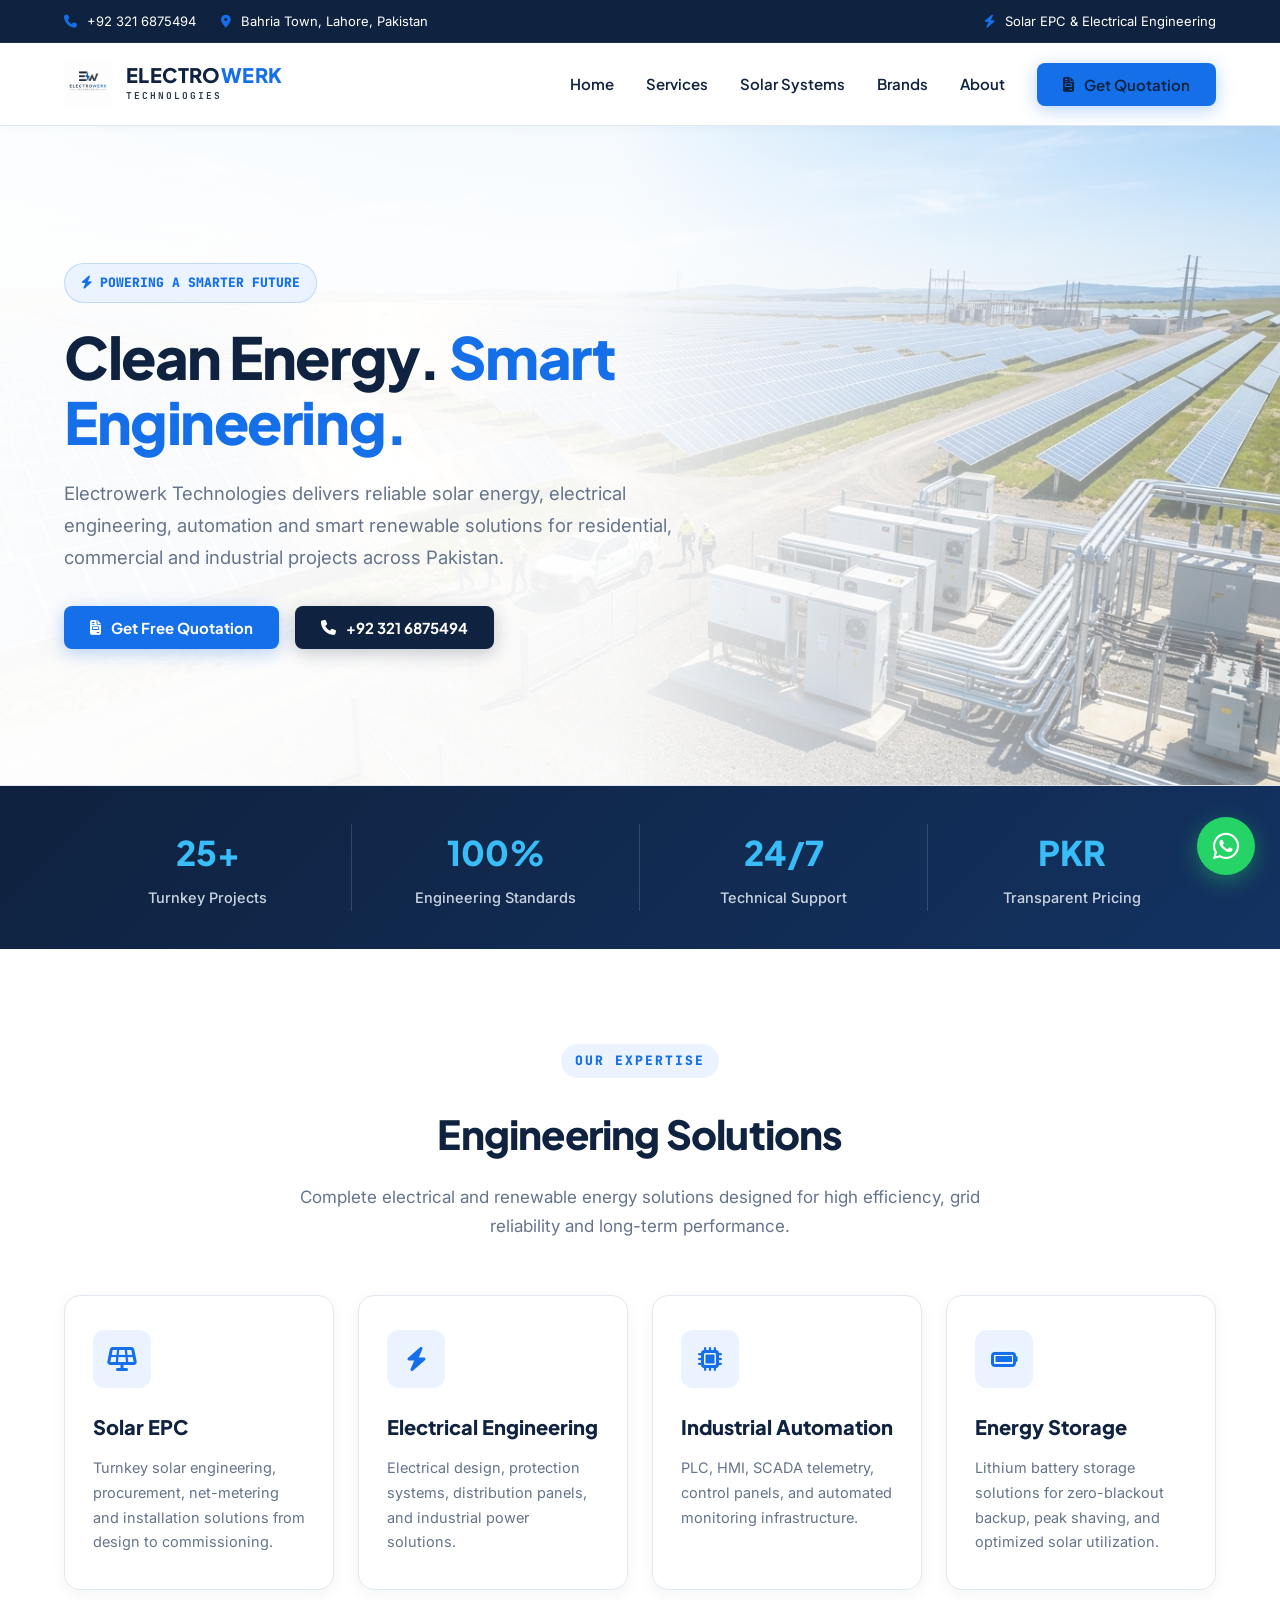
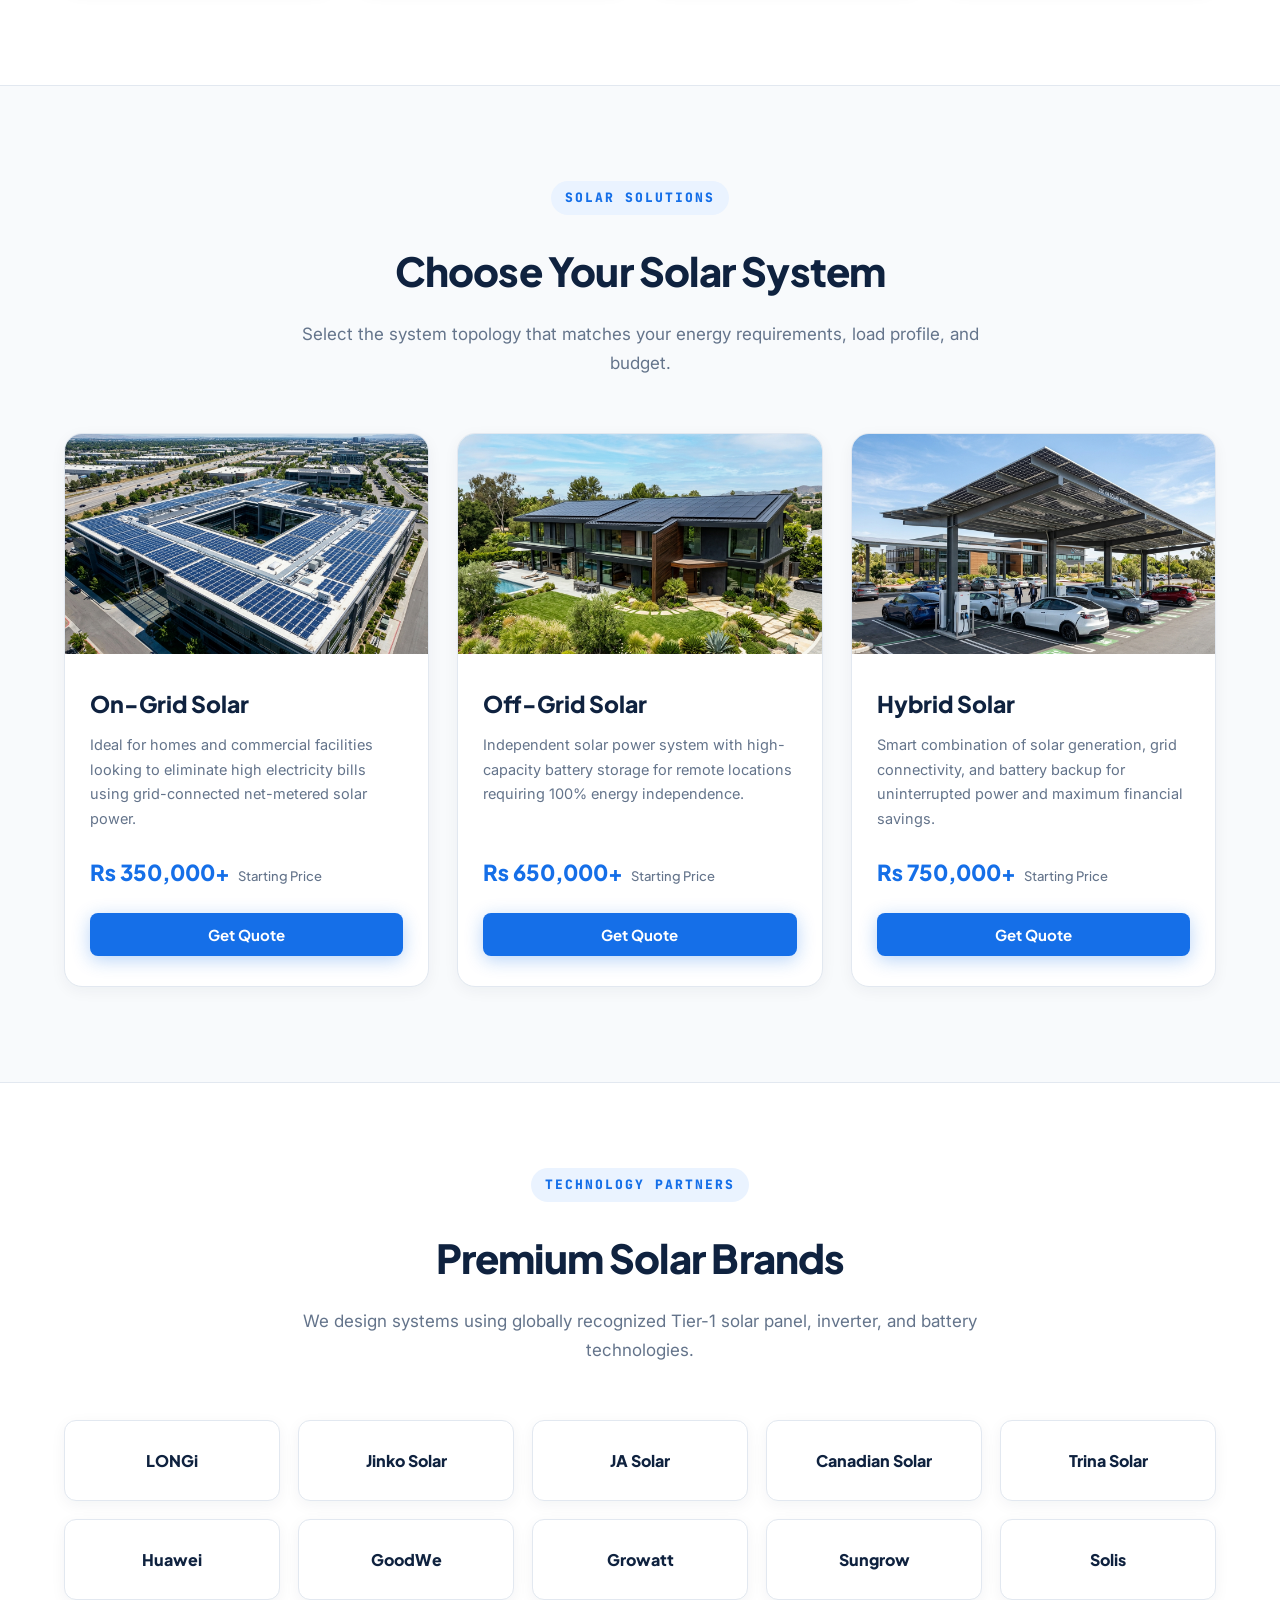
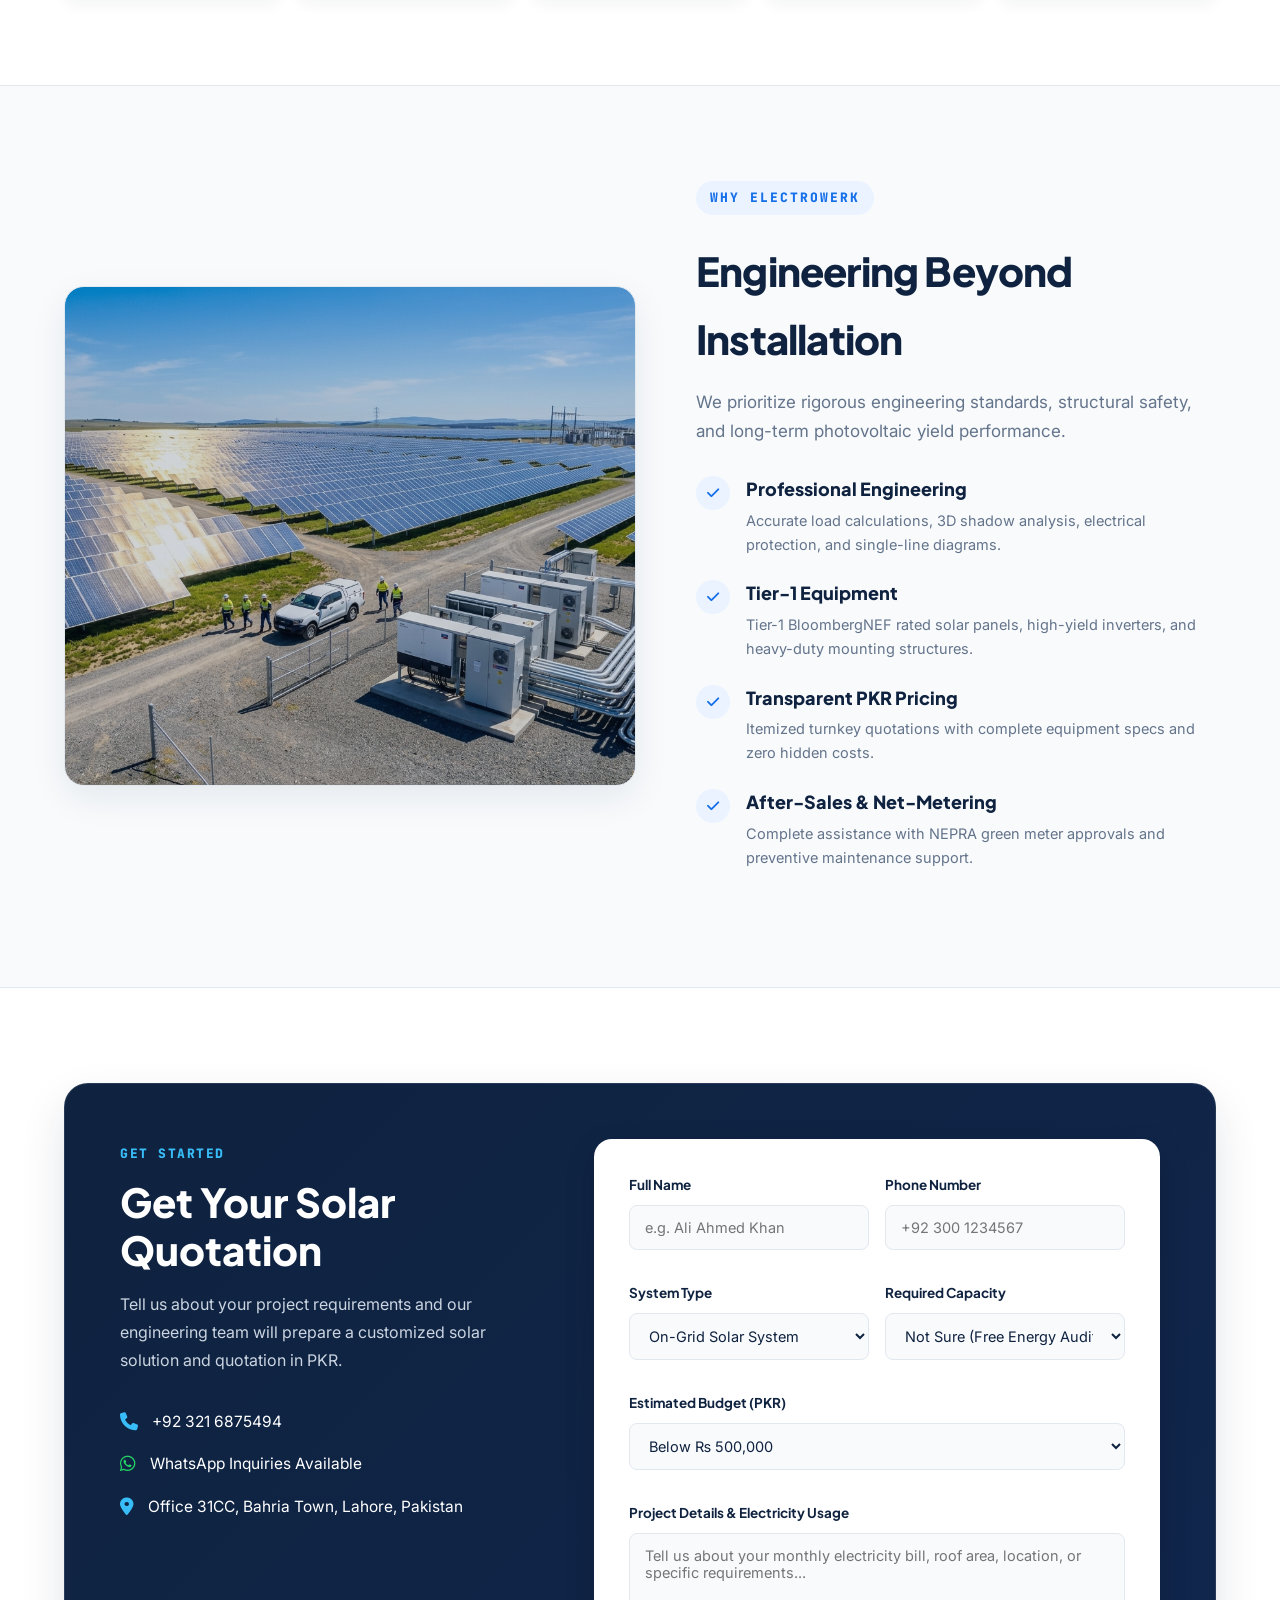
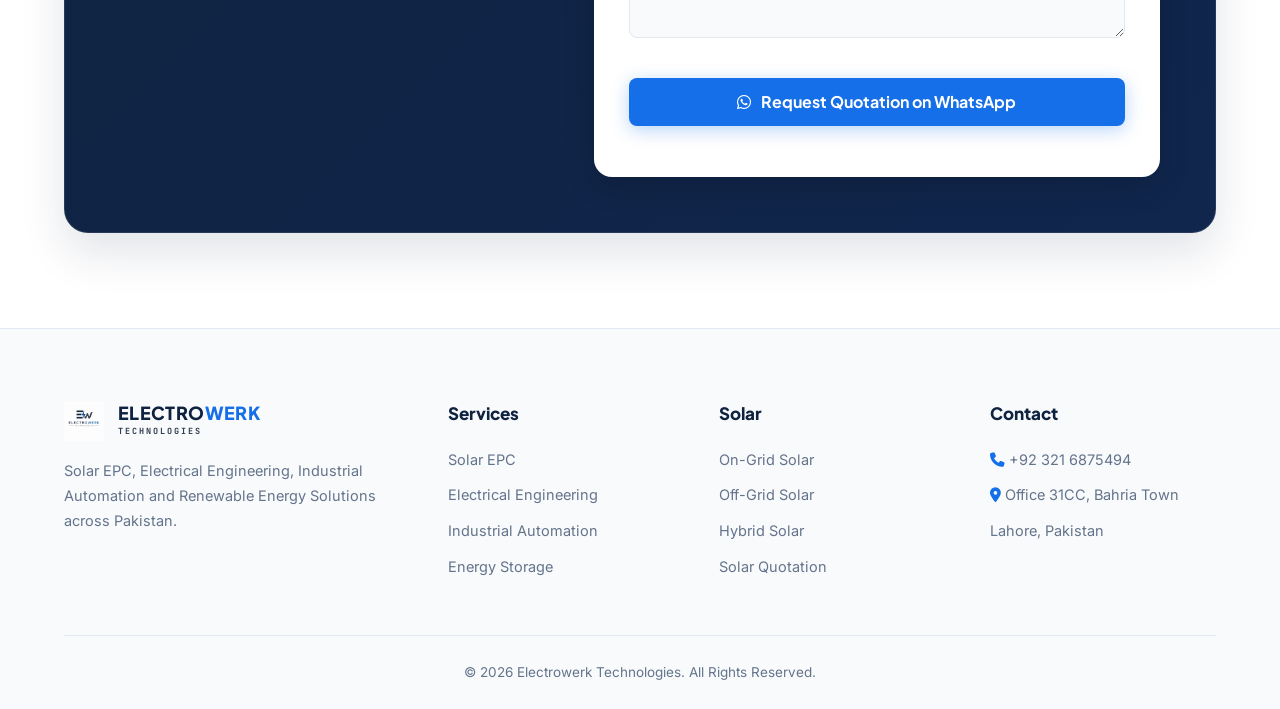
==== index.html @ 52378261 "first commit" ====
<!DOCTYPE html>
<html lang="en">
<head>
    <meta charset="UTF-8">
    <meta name="viewport" content="width=device-width, initial-scale=1.0">

    <title>Electrowerk Technologies | Solar Energy & Electrical Engineering</title>

    <meta name="description"
          content="Electrowerk Technologies provides Solar EPC, On-Grid, Off-Grid, Hybrid Solar Systems, Electrical Engineering and Automation solutions in Pakistan.">

    <meta name="keywords"
          content="Solar Pakistan, Solar Lahore, Solar EPC, On Grid Solar, Off Grid Solar, Hybrid Solar, Electrical Engineering, Electrowerk Technologies">

    <link rel="icon" type="image/png" href="assets/images/logo.png">

    <!-- Google Fonts -->
    <link rel="preconnect" href="https://fonts.googleapis.com">
    <link rel="preconnect" href="https://fonts.gstatic.com" crossorigin>
    <link href="https://fonts.googleapis.com/css2?family=Inter:wght@300;400;500;600;700;800&family=Plus+Jakarta+Sans:wght@400;500;600;700;800;900&family=JetBrains+Mono:wght@500;700&display=swap"
          rel="stylesheet">

    <!-- Font Awesome -->
    <link rel="stylesheet"
          href="https://cdnjs.cloudflare.com/ajax/libs/font-awesome/6.5.1/css/all.min.css">

    <style>

        /* =========================
           GLOBAL & LOGO COLOR THEME
           Exact Match with Logo:
           Deep Navy: #0f223f
           Electric Blue: #156fe8
           Charcoal Slate: #2e3b4e
           Background: #ffffff / #f8fafc
        ========================= */

        :root {
            --navy: #0f223f;
            --dark-navy: #09172c;
            --electric-blue: #156fe8;
            --electric-blue-hover: #0b57c2;
            --electric-light: #eaf3ff;
            --charcoal: #2e3b4e;
            --text-dark: #0f223f;
            --text-body: #334155;
            --text-muted: #64748b;
            --white: #ffffff;
            --surface-light: #f8fafc;
            --border: #e2e8f0;
            --border-hover: #156fe8;
            --shadow-sm: 0 4px 15px rgba(15, 34, 63, 0.05);
            --shadow-md: 0 12px 35px rgba(15, 34, 63, 0.08);
            --shadow-lg: 0 20px 45px rgba(15, 34, 63, 0.12);
        }

        * {
            margin: 0;
            padding: 0;
            box-sizing: border-box;
        }

        html {
            scroll-behavior: smooth;
        }

        body {
            font-family: 'Inter', sans-serif;
            background: var(--white);
            color: var(--text-body);
            line-height: 1.7;
            -webkit-font-smoothing: antialiased;
        }

        .container {
            width: 90%;
            max-width: 1240px;
            margin: auto;
        }

        a {
            text-decoration: none;
            color: inherit;
        }

        img {
            max-width: 100%;
            display: block;
        }

        /* Buttons */
        .btn {
            display: inline-flex;
            align-items: center;
            justify-content: center;
            gap: 10px;
            padding: 14px 26px;
            border-radius: 8px;
            font-family: 'Plus Jakarta Sans', sans-serif;
            font-weight: 700;
            font-size: 15px;
            transition: all 0.3s ease;
            cursor: pointer;
            border: none;
            line-height: 1;
        }

        .btn-primary {
            background: var(--electric-blue);
            color: var(--white);
            box-shadow: 0 4px 18px rgba(21, 111, 232, 0.3);
        }

        .btn-primary:hover {
            background: var(--electric-blue-hover);
            transform: translateY(-2px);
            box-shadow: 0 8px 24px rgba(21, 111, 232, 0.45);
            color: var(--white);
        }

        .btn-navy {
            background: var(--navy);
            color: var(--white);
            box-shadow: 0 4px 18px rgba(15, 34, 63, 0.25);
        }

        .btn-navy:hover {
            background: var(--dark-navy);
            transform: translateY(-2px);
            box-shadow: 0 8px 24px rgba(15, 34, 63, 0.35);
            color: var(--white);
        }

        .btn-outline {
            background: var(--white);
            color: var(--navy);
            border: 1.5px solid var(--border);
        }

        .btn-outline:hover {
            border-color: var(--electric-blue);
            color: var(--electric-blue);
            background: var(--electric-light);
            transform: translateY(-2px);
        }

        .section-title {
            text-align: center;
            margin-bottom: 55px;
        }

        .section-title span {
            color: var(--electric-blue);
            font-weight: 800;
            text-transform: uppercase;
            font-size: 13px;
            letter-spacing: 2px;
            font-family: 'JetBrains Mono', monospace;
            background: var(--electric-light);
            padding: 6px 14px;
            border-radius: 30px;
            display: inline-block;
            margin-bottom: 12px;
        }

        .section-title h2 {
            font-family: 'Plus Jakarta Sans', sans-serif;
            font-size: 40px;
            font-weight: 800;
            color: var(--navy);
            margin: 10px 0 15px;
            letter-spacing: -0.02em;
        }

        .section-title p {
            color: var(--text-muted);
            font-size: 17px;
            max-width: 680px;
            margin: auto;
            line-height: 1.7;
        }


        /* =========================
           TOP BAR
        ========================= */

        .top-bar {
            background: var(--navy);
            color: var(--white);
            padding: 10px 0;
            font-size: 13px;
            border-bottom: 1px solid rgba(255, 255, 255, 0.08);
        }

        .top-inner {
            display: flex;
            justify-content: space-between;
            align-items: center;
        }

        .top-left,
        .top-right {
            display: flex;
            gap: 25px;
            align-items: center;
        }

        .top-bar i {
            color: var(--electric-blue);
            margin-right: 6px;
        }

        .top-bar a:hover {
            color: #60a5fa;
        }


        /* =========================
           NAVBAR (BRAND LOGO ALIGNED)
        ========================= */

        nav {
            position: sticky;
            top: 0;
            z-index: 1000;
            background: rgba(255, 255, 255, 0.98);
            backdrop-filter: blur(14px);
            border-bottom: 1px solid var(--border);
            box-shadow: 0 2px 10px rgba(15, 34, 63, 0.03);
        }

        .nav-inner {
            height: 82px;
            display: flex;
            justify-content: space-between;
            align-items: center;
        }

        .logo {
            display: flex;
            align-items: center;
            gap: 14px;
            text-decoration: none;
        }

        .logo-img-wrapper {
            height: 52px;
            display: flex;
            align-items: center;
            justify-content: center;
        }

        .logo-img-wrapper img {
            height: 48px;
            width: auto;
            object-fit: contain;
        }

        .logo-text-block {
            display: flex;
            flex-direction: column;
        }

        .logo-brand-title {
            font-family: 'Plus Jakarta Sans', sans-serif;
            font-size: 20px;
            font-weight: 800;
            color: var(--navy);
            line-height: 1.1;
            letter-spacing: 0.02em;
        }

        .logo-brand-title span.blue-part {
            color: var(--electric-blue);
        }

        .logo-brand-sub {
            font-family: 'JetBrains Mono', monospace;
            font-size: 9.5px;
            font-weight: 700;
            color: var(--charcoal);
            letter-spacing: 2px;
            text-transform: uppercase;
            margin-top: 2px;
        }

        .nav-links {
            display: flex;
            gap: 32px;
            align-items: center;
        }

        .nav-links a {
            font-family: 'Plus Jakarta Sans', sans-serif;
            font-size: 15px;
            font-weight: 600;
            color: var(--text-dark);
            transition: 0.3s;
            position: relative;
        }

        .nav-links a:not(.btn):hover {
            color: var(--electric-blue);
        }

        .mobile-menu {
            display: none;
            font-size: 26px;
            color: var(--navy);
            cursor: pointer;
        }


        /* =========================
           HERO SECTION
        ========================= */

        .hero {
            min-height: 660px;
            display: flex;
            align-items: center;
            background:
                linear-gradient(
                    90deg,
                    rgba(255, 255, 255, 0.98) 0%,
                    rgba(255, 255, 255, 0.94) 48%,
                    rgba(255, 255, 255, 0.4) 100%
                ),
                url("assets/images/hero-solar.jpg");
            background-size: cover;
            background-position: center;
            border-bottom: 1px solid var(--border);
        }

        .hero-content {
            max-width: 720px;
            padding: 40px 0;
        }

        .hero-badge {
            display: inline-flex;
            align-items: center;
            gap: 8px;
            background: var(--electric-light);
            color: var(--electric-blue);
            padding: 8px 16px;
            border-radius: 30px;
            font-size: 13px;
            font-weight: 800;
            margin-bottom: 22px;
            font-family: 'JetBrains Mono', monospace;
            border: 1px solid rgba(21, 111, 232, 0.2);
        }

        .hero h1 {
            font-family: 'Plus Jakarta Sans', sans-serif;
            font-size: 58px;
            line-height: 1.12;
            margin-bottom: 22px;
            color: var(--navy);
            font-weight: 800;
            letter-spacing: -0.025em;
        }

        .hero h1 span.highlight {
            color: var(--electric-blue);
        }

        .hero p {
            font-size: 18.5px;
            color: var(--text-muted);
            max-width: 640px;
            margin-bottom: 32px;
            line-height: 1.75;
        }

        .hero-buttons {
            display: flex;
            gap: 16px;
            flex-wrap: wrap;
        }


        /* =========================
           STATS
        ========================= */

        .stats {
            background: linear-gradient(135deg, var(--navy) 0%, #133261 100%);
            color: var(--white);
            padding: 38px 0;
        }

        .stats-grid {
            display: grid;
            grid-template-columns: repeat(4, 1fr);
            text-align: center;
        }

        .stat {
            border-right: 1px solid rgba(255, 255, 255, 0.15);
            padding: 0 15px;
        }

        .stat:last-child {
            border-right: none;
        }

        .stat h3 {
            font-family: 'Plus Jakarta Sans', sans-serif;
            font-size: 34px;
            font-weight: 800;
            color: #38bdf8;
        }

        .stat p {
            color: #cbd5e1;
            font-size: 14.5px;
            margin-top: 4px;
            font-weight: 500;
        }


        /* =========================
           SERVICES (WHITE & CLEAN)
        ========================= */

        .services {
            padding: 95px 0;
            background: var(--white);
        }

        .services-grid {
            display: grid;
            grid-template-columns: repeat(4, 1fr);
            gap: 24px;
        }

        .service-card {
            padding: 34px 28px;
            background: var(--white);
            border: 1.5px solid var(--border);
            border-radius: 16px;
            transition: all 0.3s ease;
            box-shadow: var(--shadow-sm);
        }

        .service-card:hover {
            transform: translateY(-8px);
            box-shadow: var(--shadow-md);
            border-color: var(--electric-blue);
        }

        .service-icon {
            width: 58px;
            height: 58px;
            background: var(--electric-light);
            color: var(--electric-blue);
            display: flex;
            align-items: center;
            justify-content: center;
            border-radius: 12px;
            font-size: 24px;
            margin-bottom: 22px;
            transition: 0.3s;
        }

        .service-card:hover .service-icon {
            background: var(--electric-blue);
            color: var(--white);
        }

        .service-card h3 {
            font-family: 'Plus Jakarta Sans', sans-serif;
            font-size: 20px;
            font-weight: 800;
            color: var(--navy);
            margin-bottom: 12px;
        }

        .service-card p {
            color: var(--text-muted);
            font-size: 14.5px;
            line-height: 1.7;
        }


        /* =========================
           SOLAR SYSTEMS (LIGHT THEME)
        ========================= */

        .solar-systems {
            padding: 95px 0;
            background: var(--surface-light);
            border-top: 1px solid var(--border);
            border-bottom: 1px solid var(--border);
        }

        .solar-grid {
            display: grid;
            grid-template-columns: repeat(3, 1fr);
            gap: 28px;
        }

        .solar-card {
            background: var(--white);
            border-radius: 18px;
            overflow: hidden;
            border: 1.5px solid var(--border);
            box-shadow: var(--shadow-sm);
            transition: all 0.3s ease;
            display: flex;
            flex-direction: column;
        }

        .solar-card:hover {
            transform: translateY(-8px);
            box-shadow: var(--shadow-lg);
            border-color: var(--electric-blue);
        }

        .solar-image {
            height: 220px;
            background-size: cover;
            background-position: center;
            position: relative;
        }

        .on-grid {
            background-image: url("assets/images/on-grid.jpg");
        }

        .off-grid {
            background-image: url("assets/images/off-grid.jpg");
        }

        .hybrid {
            background-image: url("assets/images/hybrid.jpg");
        }

        .solar-content {
            padding: 30px 25px;
            display: flex;
            flex-direction: column;
            flex-grow: 1;
        }

        .solar-content h3 {
            font-family: 'Plus Jakarta Sans', sans-serif;
            font-size: 23px;
            font-weight: 800;
            color: var(--navy);
            margin-bottom: 10px;
        }

        .solar-content p {
            color: var(--text-muted);
            font-size: 14.5px;
            line-height: 1.7;
            margin-bottom: 22px;
            flex-grow: 1;
        }

        .price {
            color: var(--electric-blue);
            font-family: 'Plus Jakarta Sans', sans-serif;
            font-size: 22px;
            font-weight: 800;
            margin-bottom: 22px;
            display: flex;
            align-items: baseline;
            gap: 8px;
        }

        .price small {
            color: var(--text-muted);
            font-size: 13px;
            font-weight: 500;
        }


        /* =========================
           SOLAR BRANDS
        ========================= */

        .brands {
            padding: 85px 0;
            background: var(--white);
        }

        .brand-grid {
            display: grid;
            grid-template-columns: repeat(5, 1fr);
            gap: 18px;
        }

        .brand {
            border: 1.5px solid var(--border);
            padding: 26px 15px;
            border-radius: 12px;
            text-align: center;
            font-family: 'Plus Jakarta Sans', sans-serif;
            font-weight: 800;
            font-size: 16px;
            color: var(--navy);
            background: var(--white);
            transition: all 0.3s ease;
            box-shadow: var(--shadow-sm);
        }

        .brand:hover {
            border-color: var(--electric-blue);
            color: var(--electric-blue);
            transform: translateY(-4px);
            box-shadow: var(--shadow-md);
        }


        /* =========================
           WHY ELECTROWERK
        ========================= */

        .why-us {
            padding: 95px 0;
            background: var(--surface-light);
            border-top: 1px solid var(--border);
            border-bottom: 1px solid var(--border);
        }

        .why-grid {
            display: grid;
            grid-template-columns: 1.1fr 1fr;
            gap: 60px;
            align-items: center;
        }

        .why-image {
            height: 500px;
            border-radius: 20px;
            background:
                linear-gradient(rgba(15, 34, 63, 0.2), rgba(15, 34, 63, 0.2)),
                url("assets/images/solar-engineer.jpg");
            background-size: cover;
            background-position: center;
            border: 1.5px solid var(--border);
            box-shadow: var(--shadow-md);
        }

        .why-list {
            margin-top: 28px;
        }

        .why-item {
            display: flex;
            gap: 16px;
            margin-bottom: 22px;
        }

        .check {
            width: 34px;
            height: 34px;
            min-width: 34px;
            border-radius: 50%;
            background: var(--electric-light);
            color: var(--electric-blue);
            display: flex;
            align-items: center;
            justify-content: center;
            font-size: 14px;
            margin-top: 2px;
        }

        .why-item h3 {
            font-family: 'Plus Jakarta Sans', sans-serif;
            font-size: 18px;
            font-weight: 800;
            color: var(--navy);
            margin-bottom: 4px;
        }

        .why-item p {
            color: var(--text-muted);
            font-size: 14.5px;
            line-height: 1.65;
        }


        /* =========================
           QUOTATION (LIGHT THEME WITH NAVY ACCENT)
        ========================= */

        .quotation {
            padding: 95px 0;
            background: var(--white);
        }

        .quote-box {
            background: linear-gradient(135deg, var(--navy) 0%, #10264d 100%);
            color: var(--white);
            border-radius: 24px;
            padding: 55px;
            display: grid;
            grid-template-columns: 0.85fr 1.15fr;
            gap: 55px;
            box-shadow: var(--shadow-lg);
            border: 1px solid rgba(255, 255, 255, 0.1);
        }

        .quote-text h2 {
            font-family: 'Plus Jakarta Sans', sans-serif;
            font-size: 40px;
            font-weight: 800;
            line-height: 1.2;
            margin: 12px 0 16px;
            color: var(--white);
        }

        .quote-text p {
            color: #cbd5e1;
            line-height: 1.75;
            font-size: 16px;
        }

        .contact-detail {
            margin-top: 35px;
        }

        .contact-detail div {
            margin: 16px 0;
            display: flex;
            gap: 14px;
            align-items: center;
            font-size: 15.5px;
        }

        .contact-detail i {
            color: #38bdf8;
            font-size: 18px;
        }

        .quote-form {
            background: var(--white);
            padding: 35px;
            border-radius: 18px;
            box-shadow: 0 10px 30px rgba(0, 0, 0, 0.15);
        }

        .form-grid {
            display: grid;
            grid-template-columns: 1fr 1fr;
            gap: 16px;
        }

        .form-group {
            margin-bottom: 16px;
        }

        .form-group.full {
            grid-column: 1 / -1;
        }

        label {
            display: block;
            color: var(--navy);
            font-size: 13.5px;
            font-weight: 700;
            margin-bottom: 8px;
            font-family: 'Plus Jakarta Sans', sans-serif;
        }

        input,
        select,
        textarea {
            width: 100%;
            padding: 13px 15px;
            border: 1.5px solid var(--border);
            border-radius: 8px;
            font-family: inherit;
            outline: none;
            font-size: 14.5px;
            color: var(--text-dark);
            background: var(--surface-light);
            transition: 0.3s;
        }

        input:focus,
        select:focus,
        textarea:focus {
            border-color: var(--electric-blue);
            background: var(--white);
            box-shadow: 0 0 0 3px rgba(21, 111, 232, 0.15);
        }

        textarea {
            resize: vertical;
            min-height: 105px;
        }

        .quote-form button {
            width: 100%;
            padding: 16px;
            font-size: 16px;
        }


        /* =========================
           FOOTER (CLEAN LIGHT/WHITE)
        ========================= */

        footer {
            background: #f8fafc;
            padding: 70px 0 25px;
            border-top: 1px solid var(--border);
        }

        .footer-grid {
            display: grid;
            grid-template-columns: 1.5fr 1fr 1fr 1fr;
            gap: 45px;
            margin-bottom: 45px;
        }

        .footer-col h3 {
            font-family: 'Plus Jakarta Sans', sans-serif;
            margin-bottom: 20px;
            font-size: 17px;
            font-weight: 800;
            color: var(--navy);
        }

        .footer-col p {
            color: var(--text-muted);
            font-size: 14.5px;
            line-height: 1.75;
        }

        .footer-links {
            list-style: none;
        }

        .footer-links li {
            margin-bottom: 11px;
            color: var(--text-muted);
            font-size: 14.5px;
        }

        .footer-links a:hover {
            color: var(--electric-blue);
        }

        .footer-bottom {
            border-top: 1px solid var(--border);
            padding-top: 25px;
            text-align: center;
            color: var(--text-muted);
            font-size: 13.5px;
        }


        /* =========================
           WHATSAPP FLOATING BUTTON
        ========================= */

        .whatsapp {
            position: fixed;
            right: 25px;
            bottom: 25px;
            width: 58px;
            height: 58px;
            background: #25d366;
            color: white;
            border-radius: 50%;
            display: flex;
            align-items: center;
            justify-content: center;
            font-size: 30px;
            z-index: 2000;
            box-shadow: 0 6px 22px rgba(37, 211, 102, 0.4);
            transition: all 0.3s ease;
        }

        .whatsapp:hover {
            transform: scale(1.1);
            box-shadow: 0 10px 28px rgba(37, 211, 102, 0.6);
            color: white;
        }


        /* =========================
           RESPONSIVE
        ========================= */

        @media(max-width: 1000px) {

            .services-grid {
                grid-template-columns: repeat(2, 1fr);
            }

            .solar-grid {
                grid-template-columns: 1fr;
            }

            .brand-grid {
                grid-template-columns: repeat(3, 1fr);
            }

            .footer-grid {
                grid-template-columns: 1fr 1fr;
            }

            .hero h1 {
                font-size: 48px;
            }
        }


        @media(max-width: 700px) {

            .top-left {
                display: none;
            }

            .top-inner {
                justify-content: center;
            }

            .nav-links {
                display: none;
            }

            .mobile-menu {
                display: block;
            }

            .hero {
                min-height: 580px;
            }

            .hero h1 {
                font-size: 38px;
            }

            .stats-grid {
                grid-template-columns: 1fr 1fr;
                gap: 25px;
            }

            .stat {
                border: none;
            }

            .services-grid {
                grid-template-columns: 1fr;
            }

            .brand-grid {
                grid-template-columns: 1fr 1fr;
            }

            .why-grid {
                grid-template-columns: 1fr;
            }

            .why-image {
                height: 350px;
            }

            .quote-box {
                grid-template-columns: 1fr;
                padding: 35px 22px;
            }

            .form-grid {
                grid-template-columns: 1fr;
            }

            .form-group.full {
                grid-column: auto;
            }

            .footer-grid {
                grid-template-columns: 1fr;
            }

            .section-title h2 {
                font-size: 30px;
            }
        }

    </style>
</head>


<body>


<!-- =========================
     TOP BAR
========================= -->

<div class="top-bar">

    <div class="container top-inner">

        <div class="top-left">

            <span>
                <i class="fas fa-phone"></i>
                <a href="tel:+923216875494">+92 321 6875494</a>
            </span>

            <span>
                <i class="fas fa-location-dot"></i>
                Bahria Town, Lahore, Pakistan
            </span>

        </div>

        <div class="top-right">

            <span>
                <i class="fas fa-bolt"></i>
                Solar EPC & Electrical Engineering
            </span>

        </div>

    </div>

</div>



<!-- =========================
     NAVIGATION (LOGO INTEGRATED)
========================= -->

<nav>

    <div class="container nav-inner">

        <a href="#" class="logo">

            <div class="logo-img-wrapper">
                <img src="assets/images/logo.png" alt="Electrowerk Technologies EW Logo">
            </div>

            <div class="logo-text-block">
                <div class="logo-brand-title">
                    ELECTRO<span class="blue-part">WERK</span>
                </div>
                <div class="logo-brand-sub">
                    TECHNOLOGIES
                </div>
            </div>

        </a>


        <div class="nav-links">

            <a href="#home">Home</a>

            <a href="#services">Services</a>

            <a href="#solar">Solar Systems</a>

            <a href="#brands">Brands</a>

            <a href="#about">About</a>

            <a href="#quotation" class="btn btn-primary">
                <i class="fas fa-file-invoice"></i> Get Quotation
            </a>

        </div>


        <div class="mobile-menu">
            <i class="fas fa-bars"></i>
        </div>

    </div>

</nav>



<!-- =========================
     HERO
========================= -->

<section class="hero" id="home">

    <div class="container">

        <div class="hero-content">

            <span class="hero-badge">
                <i class="fas fa-bolt"></i>
                POWERING A SMARTER FUTURE
            </span>

            <h1>
                Clean Energy.
                <span class="highlight">Smart Engineering.</span>
            </h1>

            <p>
                Electrowerk Technologies delivers reliable solar energy,
                electrical engineering, automation and smart renewable
                solutions for residential, commercial and industrial projects across Pakistan.
            </p>


            <div class="hero-buttons">

                <a href="#quotation" class="btn btn-primary">
                    <i class="fas fa-file-invoice"></i>
                    Get Free Quotation
                </a>

                <a href="tel:+923216875494" class="btn btn-navy">
                    <i class="fas fa-phone"></i>
                    +92 321 6875494
                </a>

            </div>

        </div>

    </div>

</section>



<!-- =========================
     STATS
========================= -->

<section class="stats">

    <div class="container stats-grid">

        <div class="stat">
            <h3>25+</h3>
            <p>Turnkey Projects</p>
        </div>

        <div class="stat">
            <h3>100%</h3>
            <p>Engineering Standards</p>
        </div>

        <div class="stat">
            <h3>24/7</h3>
            <p>Technical Support</p>
        </div>

        <div class="stat">
            <h3>PKR</h3>
            <p>Transparent Pricing</p>
        </div>

    </div>

</section>



<!-- =========================
     SERVICES
========================= -->

<section class="services" id="services">

    <div class="container">

        <div class="section-title">

            <span>Our Expertise</span>

            <h2>Engineering Solutions</h2>

            <p>
                Complete electrical and renewable energy
                solutions designed for high efficiency,
                grid reliability and long-term performance.
            </p>

        </div>


        <div class="services-grid">


            <div class="service-card">

                <div class="service-icon">
                    <i class="fas fa-solar-panel"></i>
                </div>

                <h3>Solar EPC</h3>

                <p>
                    Turnkey solar engineering, procurement,
                    net-metering and installation solutions from design
                    to commissioning.
                </p>

            </div>


            <div class="service-card">

                <div class="service-icon">
                    <i class="fas fa-bolt"></i>
                </div>

                <h3>Electrical Engineering</h3>

                <p>
                    Electrical design, protection systems,
                    distribution panels, and industrial
                    power solutions.
                </p>

            </div>


            <div class="service-card">

                <div class="service-icon">
                    <i class="fas fa-microchip"></i>
                </div>

                <h3>Industrial Automation</h3>

                <p>
                    PLC, HMI, SCADA telemetry, control panels,
                    and automated monitoring infrastructure.
                </p>

            </div>


            <div class="service-card">

                <div class="service-icon">
                    <i class="fas fa-battery-full"></i>
                </div>

                <h3>Energy Storage</h3>

                <p>
                    Lithium battery storage solutions for zero-blackout
                    backup, peak shaving, and optimized
                    solar utilization.
                </p>

            </div>


        </div>

    </div>

</section>



<!-- =========================
     SOLAR SYSTEMS
========================= -->

<section class="solar-systems" id="solar">

    <div class="container">

        <div class="section-title">

            <span>Solar Solutions</span>

            <h2>Choose Your Solar System</h2>

            <p>
                Select the system topology that matches your energy
                requirements, load profile, and budget.
            </p>

        </div>


        <div class="solar-grid">


            <!-- ON GRID -->

            <div class="solar-card">

                <div class="solar-image on-grid"></div>

                <div class="solar-content">

                    <h3>
                        On-Grid Solar
                    </h3>

                    <p>
                        Ideal for homes and commercial facilities looking
                        to eliminate high electricity bills using
                        grid-connected net-metered solar power.
                    </p>

                    <div class="price">
                        ₨ 350,000+
                        <small>Starting Price</small>
                    </div>

                    <a href="#quotation" class="btn btn-primary">
                        Get Quote
                    </a>

                </div>

            </div>



            <!-- OFF GRID -->

            <div class="solar-card">

                <div class="solar-image off-grid"></div>

                <div class="solar-content">

                    <h3>
                        Off-Grid Solar
                    </h3>

                    <p>
                        Independent solar power system with
                        high-capacity battery storage for remote locations requiring
                        100% energy independence.
                    </p>

                    <div class="price">
                        ₨ 650,000+
                        <small>Starting Price</small>
                    </div>

                    <a href="#quotation" class="btn btn-primary">
                        Get Quote
                    </a>

                </div>

            </div>



            <!-- HYBRID -->

            <div class="solar-card">

                <div class="solar-image hybrid"></div>

                <div class="solar-content">

                    <h3>
                        Hybrid Solar
                    </h3>

                    <p>
                        Smart combination of solar generation, grid connectivity,
                        and battery backup for uninterrupted power
                        and maximum financial savings.
                    </p>

                    <div class="price">
                        ₨ 750,000+
                        <small>Starting Price</small>
                    </div>

                    <a href="#quotation" class="btn btn-primary">
                        Get Quote
                    </a>

                </div>

            </div>


        </div>

    </div>

</section>



<!-- =========================
     SOLAR BRANDS
========================= -->

<section class="brands" id="brands">

    <div class="container">

        <div class="section-title">

            <span>Technology Partners</span>

            <h2>Premium Solar Brands</h2>

            <p>
                We design systems using globally recognized
                Tier-1 solar panel, inverter, and battery technologies.
            </p>

        </div>


        <div class="brand-grid">

            <div class="brand">
                LONGi
            </div>

            <div class="brand">
                Jinko Solar
            </div>

            <div class="brand">
                JA Solar
            </div>

            <div class="brand">
                Canadian Solar
            </div>

            <div class="brand">
                Trina Solar
            </div>

            <div class="brand">
                Huawei
            </div>

            <div class="brand">
                GoodWe
            </div>

            <div class="brand">
                Growatt
            </div>

            <div class="brand">
                Sungrow
            </div>

            <div class="brand">
                Solis
            </div>

        </div>

    </div>

</section>



<!-- =========================
     WHY ELECTROWERK
========================= -->

<section class="why-us" id="about">

    <div class="container why-grid">


        <div class="why-image"></div>


        <div>

            <div class="section-title" style="text-align:left;margin-bottom:20px;">

                <span>Why Electrowerk</span>

                <h2>
                    Engineering Beyond Installation
                </h2>

                <p>
                    We prioritize rigorous engineering standards,
                    structural safety, and long-term
                    photovoltaic yield performance.
                </p>

            </div>


            <div class="why-list">


                <div class="why-item">

                    <div class="check">
                        <i class="fas fa-check"></i>
                    </div>

                    <div>

                        <h3>
                            Professional Engineering
                        </h3>

                        <p>
                            Accurate load calculations, 3D shadow analysis,
                            electrical protection, and single-line diagrams.
                        </p>

                    </div>

                </div>


                <div class="why-item">

                    <div class="check">
                        <i class="fas fa-check"></i>
                    </div>

                    <div>

                        <h3>
                            Tier-1 Equipment
                        </h3>

                        <p>
                            Tier-1 BloombergNEF rated solar panels, high-yield inverters,
                            and heavy-duty mounting structures.
                        </p>

                    </div>

                </div>


                <div class="why-item">

                    <div class="check">
                        <i class="fas fa-check"></i>
                    </div>

                    <div>

                        <h3>
                            Transparent PKR Pricing
                        </h3>

                        <p>
                            Itemized turnkey quotations with complete equipment specs
                            and zero hidden costs.
                        </p>

                    </div>

                </div>


                <div class="why-item">

                    <div class="check">
                        <i class="fas fa-check"></i>
                    </div>

                    <div>

                        <h3>
                            After-Sales & Net-Metering
                        </h3>

                        <p>
                            Complete assistance with NEPRA green meter approvals
                            and preventive maintenance support.
                        </p>

                    </div>

                </div>


            </div>

        </div>

    </div>

</section>



<!-- =========================
     QUOTATION
========================= -->

<section class="quotation" id="quotation">

    <div class="container">

        <div class="quote-box">


            <div class="quote-text">

                <span style="color:#38bdf8; font-weight:800; font-family:'JetBrains Mono', monospace; font-size:13px; letter-spacing:1.5px;">
                    GET STARTED
                </span>

                <h2>
                    Get Your Solar Quotation
                </h2>

                <p>
                    Tell us about your project requirements and our
                    engineering team will prepare a customized
                    solar solution and quotation in PKR.
                </p>


                <div class="contact-detail">

                    <div>
                        <i class="fas fa-phone"></i>
                        <span>+92 321 6875494</span>
                    </div>

                    <div>
                        <i class="fab fa-whatsapp" style="color:#25d366;"></i>
                        <span>WhatsApp Inquiries Available</span>
                    </div>

                    <div>
                        <i class="fas fa-location-dot"></i>
                        <span>
                            Office 31CC, Bahria Town,
                            Lahore, Pakistan
                        </span>
                    </div>

                </div>

            </div>



            <!-- FORM -->

            <form class="quote-form" id="quoteForm">

                <div class="form-grid">


                    <div class="form-group">

                        <label>
                            Full Name
                        </label>

                        <input
                            type="text"
                            id="name"
                            placeholder="e.g. Ali Ahmed Khan"
                            required>

                    </div>


                    <div class="form-group">

                        <label>
                            Phone Number
                        </label>

                        <input
                            type="tel"
                            id="phone"
                            placeholder="+92 300 1234567"
                            required>

                    </div>


                    <div class="form-group">

                        <label>
                            System Type
                        </label>

                        <select id="system">

                            <option>
                                On-Grid Solar System
                            </option>

                            <option>
                                Off-Grid Solar System
                            </option>

                            <option>
                                Hybrid Solar System
                            </option>

                        </select>

                    </div>


                    <div class="form-group">

                        <label>
                            Required Capacity
                        </label>

                        <select id="capacity">

                            <option>
                                Not Sure (Free Energy Audit)
                            </option>

                            <option>
                                3 kW System
                            </option>

                            <option>
                                5 kW System
                            </option>

                            <option>
                                8 kW System
                            </option>

                            <option>
                                10 kW System
                            </option>

                            <option>
                                15 kW System
                            </option>

                            <option>
                                20 kW+ System
                            </option>

                        </select>

                    </div>


                    <div class="form-group full">

                        <label>
                            Estimated Budget (PKR)
                        </label>

                        <select id="budget">

                            <option>
                                Below ₨ 500,000
                            </option>

                            <option>
                                ₨ 500,000 - ₨ 1,000,000
                            </option>

                            <option>
                                ₨ 1,000,000 - ₨ 2,000,000
                            </option>

                            <option>
                                ₨ 2,000,000+
                            </option>

                        </select>

                    </div>


                    <div class="form-group full">

                        <label>
                            Project Details & Electricity Usage
                        </label>

                        <textarea
                            id="details"
                            placeholder="Tell us about your monthly electricity bill, roof area, location, or specific requirements..."></textarea>

                    </div>


                    <div class="form-group full">

                        <button
                            type="submit"
                            class="btn btn-primary">

                            <i class="fab fa-whatsapp"></i>
                            Request Quotation on WhatsApp

                        </button>

                    </div>


                </div>

            </form>


        </div>

    </div>

</section>



<!-- =========================
     FOOTER
========================= -->

<footer>

    <div class="container">


        <div class="footer-grid">


            <div class="footer-col">

                <a href="#" class="logo" style="margin-bottom:15px;">

                    <div class="logo-img-wrapper" style="height:44px;">
                        <img src="assets/images/logo.png" alt="Electrowerk Technologies Logo" style="height:40px;">
                    </div>

                    <div class="logo-text-block">
                        <div class="logo-brand-title" style="font-size:18px;">
                            ELECTRO<span class="blue-part">WERK</span>
                        </div>
                        <div class="logo-brand-sub" style="font-size:8.5px;">
                            TECHNOLOGIES
                        </div>
                    </div>

                </a>

                <p>
                    Solar EPC, Electrical Engineering,
                    Industrial Automation and Renewable
                    Energy Solutions across Pakistan.
                </p>

            </div>



            <div class="footer-col">

                <h3>Services</h3>

                <ul class="footer-links">

                    <li>
                        <a href="#services">
                            Solar EPC
                        </a>
                    </li>

                    <li>
                        <a href="#services">
                            Electrical Engineering
                        </a>
                    </li>

                    <li>
                        <a href="#services">
                            Industrial Automation
                        </a>
                    </li>

                    <li>
                        <a href="#services">
                            Energy Storage
                        </a>
                    </li>

                </ul>

            </div>



            <div class="footer-col">

                <h3>Solar</h3>

                <ul class="footer-links">

                    <li>
                        <a href="#solar">
                            On-Grid Solar
                        </a>
                    </li>

                    <li>
                        <a href="#solar">
                            Off-Grid Solar
                        </a>
                    </li>

                    <li>
                        <a href="#solar">
                            Hybrid Solar
                        </a>
                    </li>

                    <li>
                        <a href="#quotation">
                            Solar Quotation
                        </a>
                    </li>

                </ul>

            </div>



            <div class="footer-col">

                <h3>Contact</h3>

                <ul class="footer-links">

                    <li>
                        <i class="fas fa-phone" style="color:var(--electric-blue);"></i>
                        +92 321 6875494
                    </li>

                    <li>
                        <i class="fas fa-location-dot" style="color:var(--electric-blue);"></i>
                        Office 31CC, Bahria Town
                    </li>

                    <li>
                        Lahore, Pakistan
                    </li>

                </ul>

            </div>


        </div>



        <div class="footer-bottom">

            © 2026 Electrowerk Technologies.
            All Rights Reserved.

        </div>


    </div>

</footer>



<!-- =========================
     WHATSAPP BUTTON
========================= -->

<a
    href="https://wa.me/923216875494"
    target="_blank"
    class="whatsapp"
    aria-label="WhatsApp">

    <i class="fab fa-whatsapp"></i>

</a>



<!-- =========================
     JAVASCRIPT
========================= -->

<script>

    document
        .getElementById("quoteForm")
        .addEventListener("submit", function(event) {

            event.preventDefault();

            const name =
                document.getElementById("name").value;

            const phone =
                document.getElementById("phone").value;

            const system =
                document.getElementById("system").value;

            const capacity =
                document.getElementById("capacity").value;

            const budget =
                document.getElementById("budget").value;

            const details =
                document.getElementById("details").value;


            const message =
                `Hello Electrowerk Technologies,

I would like to request a solar quotation.

Name: ${name}
Phone: ${phone}
System Type: ${system}
Required Capacity: ${capacity}
Budget: ${budget}

Project Details:
${details}`;


            const whatsappURL =
                "https://wa.me/923216875494?text="
                + encodeURIComponent(message);


            window.open(
                whatsappURL,
                "_blank"
            );

        });


    /* Mobile menu */

    const mobileMenu =
        document.querySelector(".mobile-menu");

    const navLinks =
        document.querySelector(".nav-links");


    mobileMenu.addEventListener("click", function() {

        if (navLinks.style.display === "flex") {

            navLinks.style.display = "none";

        } else {

            navLinks.style.display = "flex";

            navLinks.style.position = "absolute";
            navLinks.style.top = "82px";
            navLinks.style.left = "0";
            navLinks.style.right = "0";
            navLinks.style.background = "#ffffff";
            navLinks.style.padding = "25px";
            navLinks.style.flexDirection = "column";
            navLinks.style.borderBottom = "1px solid #e2e8f0";
            navLinks.style.boxShadow = "0 10px 25px rgba(15,34,63,0.1)";

        }

    });

</script>


</body>
</html>
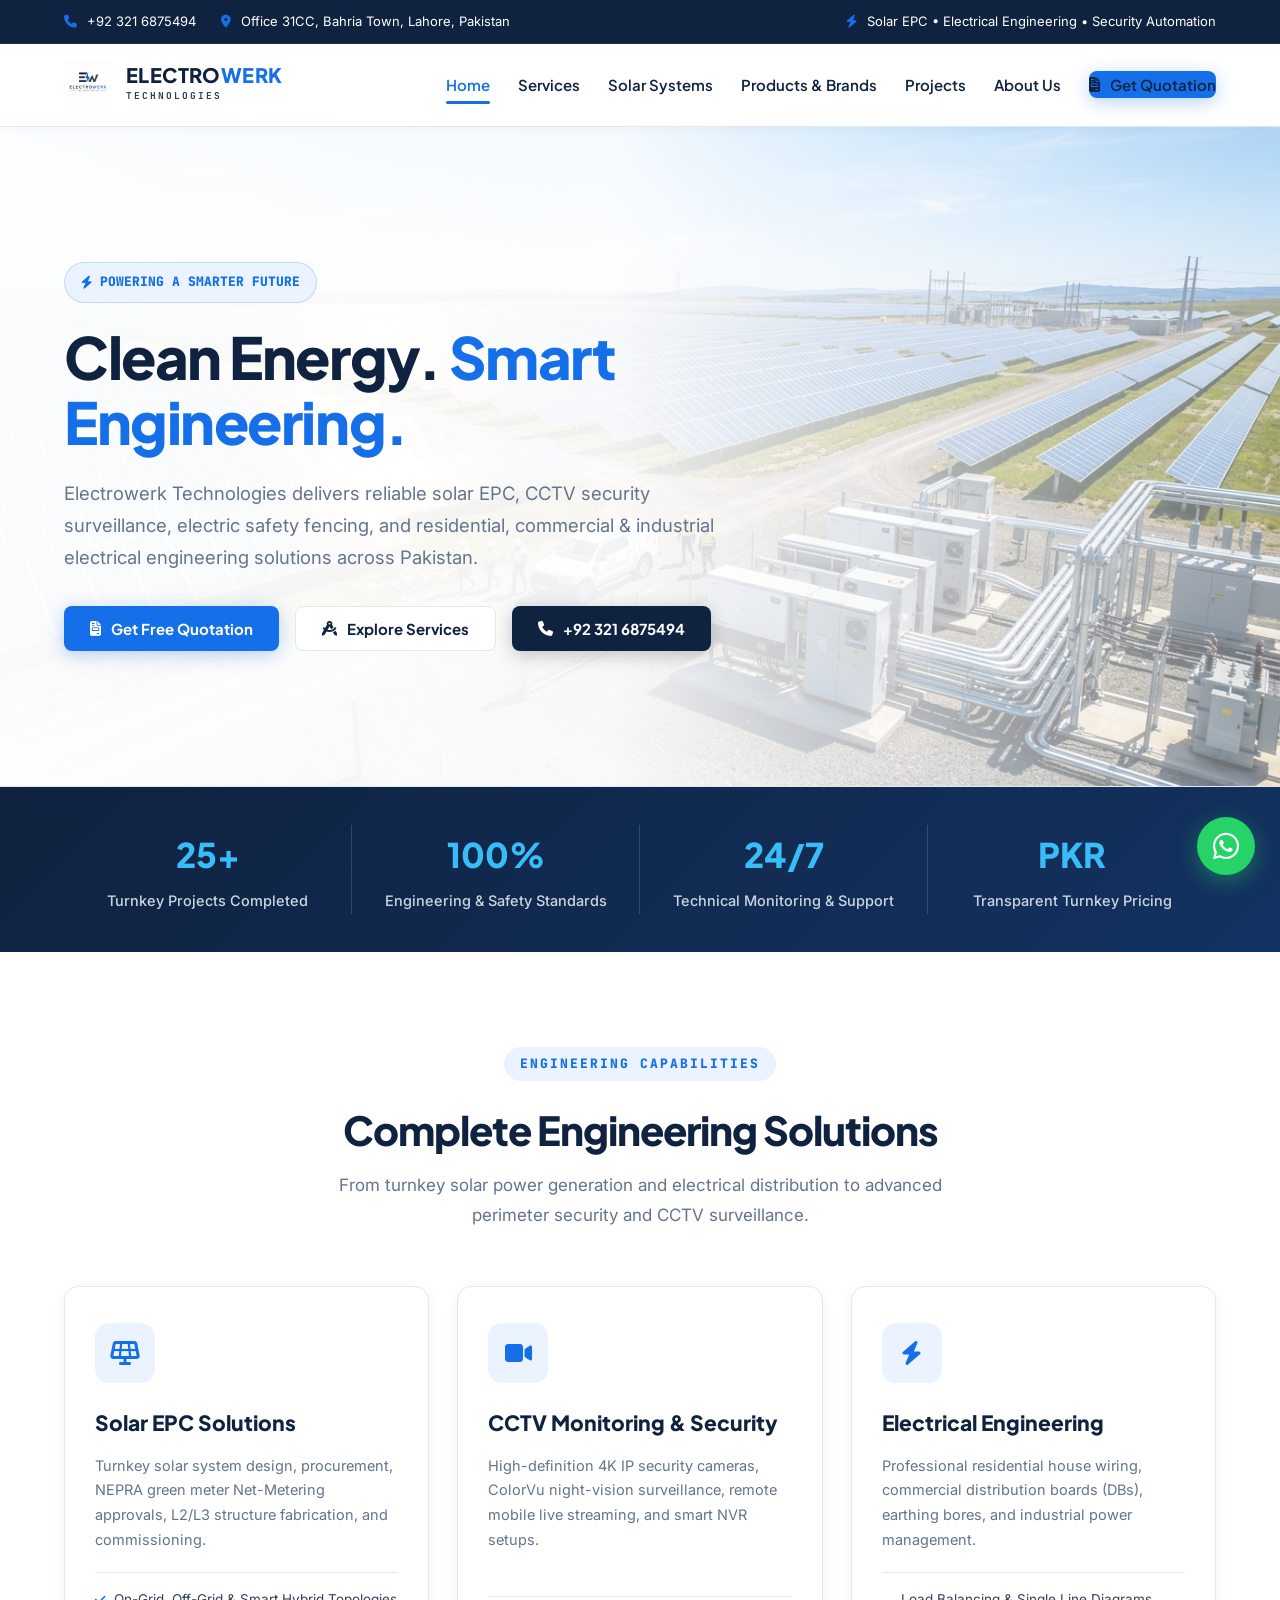
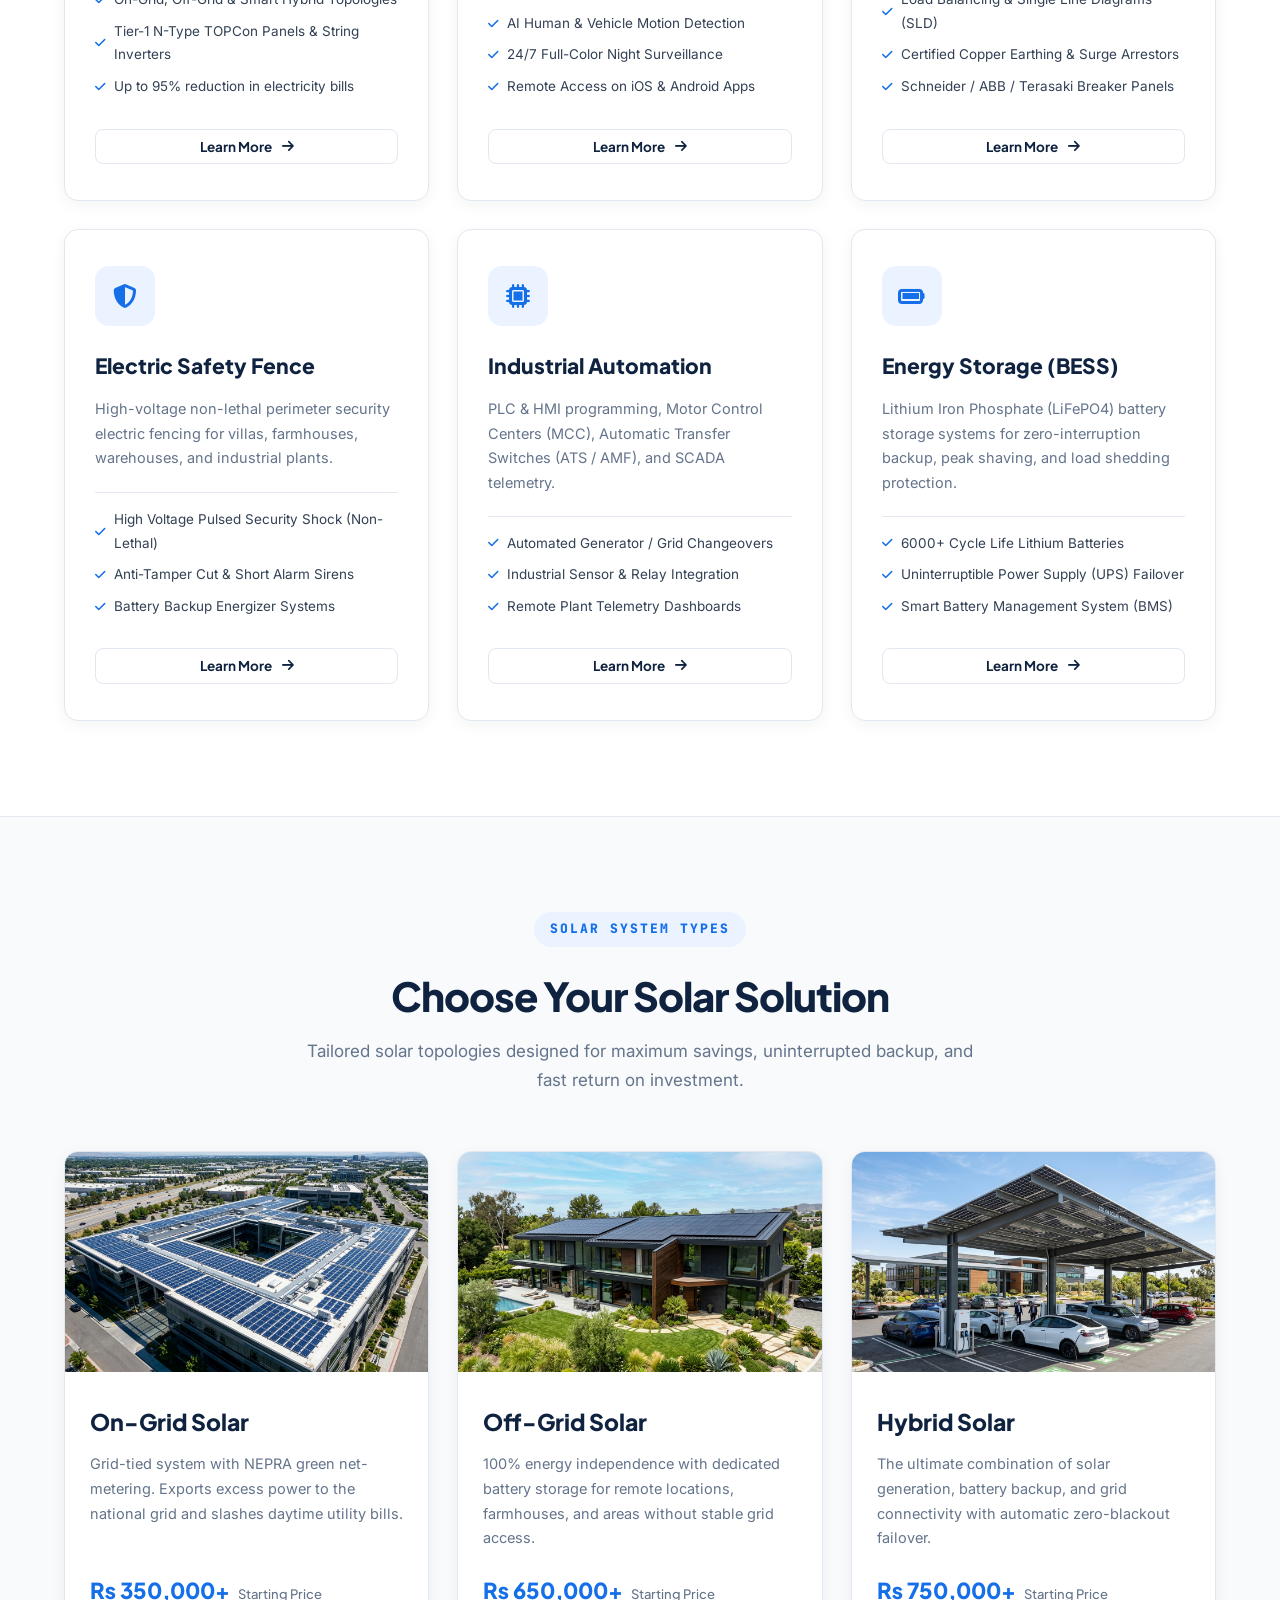
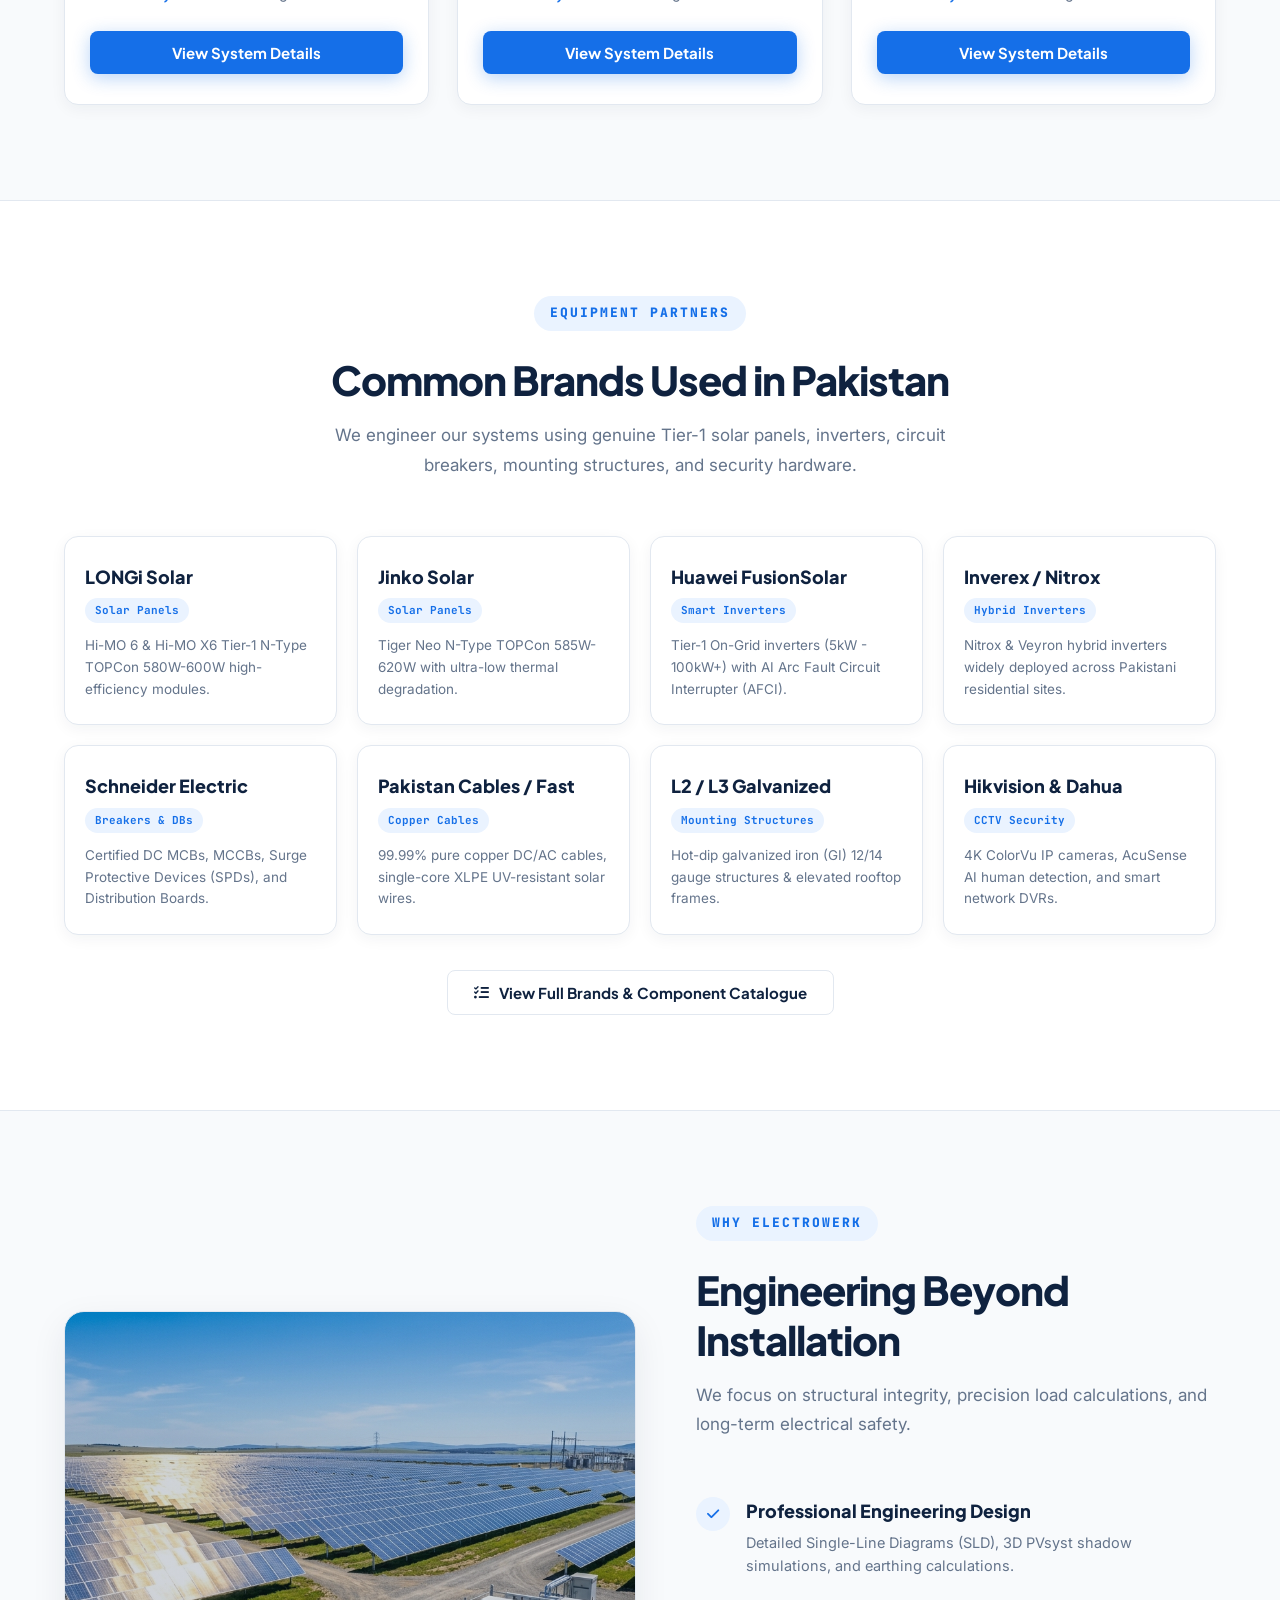
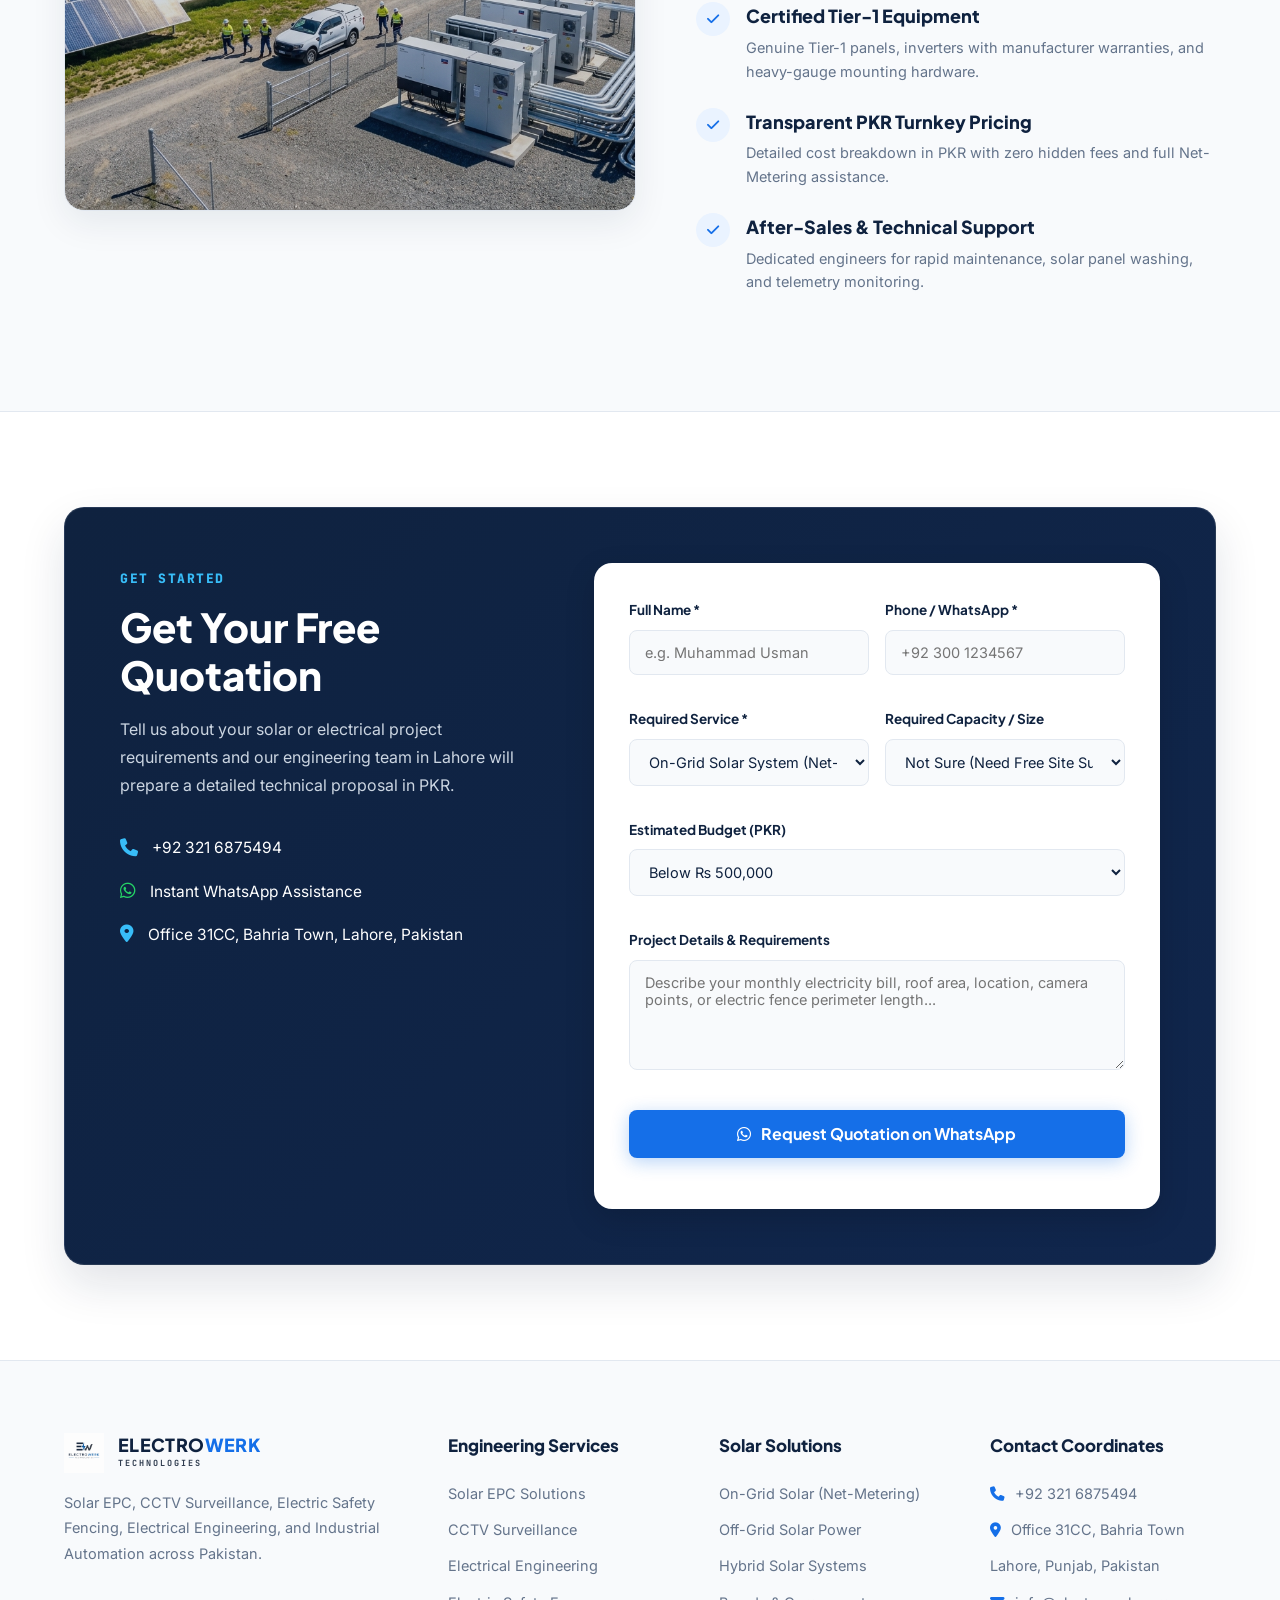
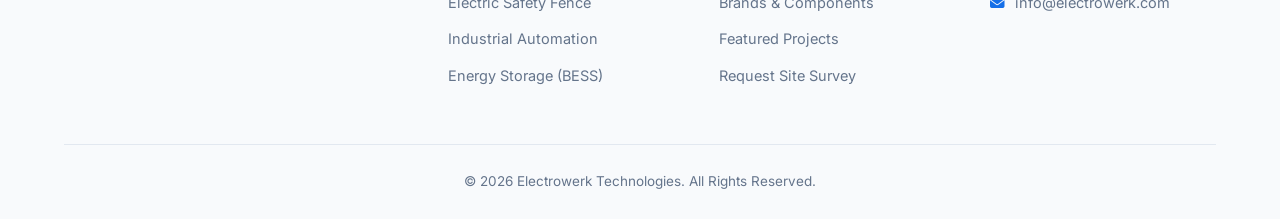
==== commit 7ced9666: "Convert website from single page to multi page" ====
--- a/index.html
+++ b/index.html
@@ -4,13 +4,13 @@
     <meta charset="UTF-8">
     <meta name="viewport" content="width=device-width, initial-scale=1.0">
 
-    <title>Electrowerk Technologies | Solar Energy & Electrical Engineering</title>
+    <title>Electrowerk Technologies | Solar EPC & Electrical Engineering Pakistan</title>
 
     <meta name="description"
-          content="Electrowerk Technologies provides Solar EPC, On-Grid, Off-Grid, Hybrid Solar Systems, Electrical Engineering and Automation solutions in Pakistan.">
+          content="Electrowerk Technologies delivers turnkey Solar EPC, CCTV Surveillance, Residential & Commercial Electrical Engineering, Electric Safety Fencing, and Industrial Automation across Pakistan.">
 
     <meta name="keywords"
-          content="Solar Pakistan, Solar Lahore, Solar EPC, On Grid Solar, Off Grid Solar, Hybrid Solar, Electrical Engineering, Electrowerk Technologies">
+          content="Solar Pakistan, Solar Lahore, Solar EPC, CCTV Monitoring Lahore, Electric Safety Fence Pakistan, On Grid Solar, Hybrid Solar, Electrical Engineering, Electrowerk Technologies">
 
     <link rel="icon" type="image/png" href="assets/images/logo.png">
 
@@ -24,1028 +24,45 @@
     <link rel="stylesheet"
           href="https://cdnjs.cloudflare.com/ajax/libs/font-awesome/6.5.1/css/all.min.css">
 
-    <style>
-
-        /* =========================
-           GLOBAL & LOGO COLOR THEME
-           Exact Match with Logo:
-           Deep Navy: #0f223f
-           Electric Blue: #156fe8
-           Charcoal Slate: #2e3b4e
-           Background: #ffffff / #f8fafc
-        ========================= */
-
-        :root {
-            --navy: #0f223f;
-            --dark-navy: #09172c;
-            --electric-blue: #156fe8;
-            --electric-blue-hover: #0b57c2;
-            --electric-light: #eaf3ff;
-            --charcoal: #2e3b4e;
-            --text-dark: #0f223f;
-            --text-body: #334155;
-            --text-muted: #64748b;
-            --white: #ffffff;
-            --surface-light: #f8fafc;
-            --border: #e2e8f0;
-            --border-hover: #156fe8;
-            --shadow-sm: 0 4px 15px rgba(15, 34, 63, 0.05);
-            --shadow-md: 0 12px 35px rgba(15, 34, 63, 0.08);
-            --shadow-lg: 0 20px 45px rgba(15, 34, 63, 0.12);
-        }
-
-        * {
-            margin: 0;
-            padding: 0;
-            box-sizing: border-box;
-        }
-
-        html {
-            scroll-behavior: smooth;
-        }
-
-        body {
-            font-family: 'Inter', sans-serif;
-            background: var(--white);
-            color: var(--text-body);
-            line-height: 1.7;
-            -webkit-font-smoothing: antialiased;
-        }
-
-        .container {
-            width: 90%;
-            max-width: 1240px;
-            margin: auto;
-        }
-
-        a {
-            text-decoration: none;
-            color: inherit;
-        }
-
-        img {
-            max-width: 100%;
-            display: block;
-        }
-
-        /* Buttons */
-        .btn {
-            display: inline-flex;
-            align-items: center;
-            justify-content: center;
-            gap: 10px;
-            padding: 14px 26px;
-            border-radius: 8px;
-            font-family: 'Plus Jakarta Sans', sans-serif;
-            font-weight: 700;
-            font-size: 15px;
-            transition: all 0.3s ease;
-            cursor: pointer;
-            border: none;
-            line-height: 1;
-        }
-
-        .btn-primary {
-            background: var(--electric-blue);
-            color: var(--white);
-            box-shadow: 0 4px 18px rgba(21, 111, 232, 0.3);
-        }
-
-        .btn-primary:hover {
-            background: var(--electric-blue-hover);
-            transform: translateY(-2px);
-            box-shadow: 0 8px 24px rgba(21, 111, 232, 0.45);
-            color: var(--white);
-        }
-
-        .btn-navy {
-            background: var(--navy);
-            color: var(--white);
-            box-shadow: 0 4px 18px rgba(15, 34, 63, 0.25);
-        }
-
-        .btn-navy:hover {
-            background: var(--dark-navy);
-            transform: translateY(-2px);
-            box-shadow: 0 8px 24px rgba(15, 34, 63, 0.35);
-            color: var(--white);
-        }
-
-        .btn-outline {
-            background: var(--white);
-            color: var(--navy);
-            border: 1.5px solid var(--border);
-        }
-
-        .btn-outline:hover {
-            border-color: var(--electric-blue);
-            color: var(--electric-blue);
-            background: var(--electric-light);
-            transform: translateY(-2px);
-        }
-
-        .section-title {
-            text-align: center;
-            margin-bottom: 55px;
-        }
-
-        .section-title span {
-            color: var(--electric-blue);
-            font-weight: 800;
-            text-transform: uppercase;
-            font-size: 13px;
-            letter-spacing: 2px;
-            font-family: 'JetBrains Mono', monospace;
-            background: var(--electric-light);
-            padding: 6px 14px;
-            border-radius: 30px;
-            display: inline-block;
-            margin-bottom: 12px;
-        }
-
-        .section-title h2 {
-            font-family: 'Plus Jakarta Sans', sans-serif;
-            font-size: 40px;
-            font-weight: 800;
-            color: var(--navy);
-            margin: 10px 0 15px;
-            letter-spacing: -0.02em;
-        }
-
-        .section-title p {
-            color: var(--text-muted);
-            font-size: 17px;
-            max-width: 680px;
-            margin: auto;
-            line-height: 1.7;
-        }
-
-
-        /* =========================
-           TOP BAR
-        ========================= */
-
-        .top-bar {
-            background: var(--navy);
-            color: var(--white);
-            padding: 10px 0;
-            font-size: 13px;
-            border-bottom: 1px solid rgba(255, 255, 255, 0.08);
-        }
-
-        .top-inner {
-            display: flex;
-            justify-content: space-between;
-            align-items: center;
-        }
-
-        .top-left,
-        .top-right {
-            display: flex;
-            gap: 25px;
-            align-items: center;
-        }
-
-        .top-bar i {
-            color: var(--electric-blue);
-            margin-right: 6px;
-        }
-
-        .top-bar a:hover {
-            color: #60a5fa;
-        }
-
-
-        /* =========================
-           NAVBAR (BRAND LOGO ALIGNED)
-        ========================= */
-
-        nav {
-            position: sticky;
-            top: 0;
-            z-index: 1000;
-            background: rgba(255, 255, 255, 0.98);
-            backdrop-filter: blur(14px);
-            border-bottom: 1px solid var(--border);
-            box-shadow: 0 2px 10px rgba(15, 34, 63, 0.03);
-        }
-
-        .nav-inner {
-            height: 82px;
-            display: flex;
-            justify-content: space-between;
-            align-items: center;
-        }
-
-        .logo {
-            display: flex;
-            align-items: center;
-            gap: 14px;
-            text-decoration: none;
-        }
-
-        .logo-img-wrapper {
-            height: 52px;
-            display: flex;
-            align-items: center;
-            justify-content: center;
-        }
-
-        .logo-img-wrapper img {
-            height: 48px;
-            width: auto;
-            object-fit: contain;
-        }
-
-        .logo-text-block {
-            display: flex;
-            flex-direction: column;
-        }
-
-        .logo-brand-title {
-            font-family: 'Plus Jakarta Sans', sans-serif;
-            font-size: 20px;
-            font-weight: 800;
-            color: var(--navy);
-            line-height: 1.1;
-            letter-spacing: 0.02em;
-        }
-
-        .logo-brand-title span.blue-part {
-            color: var(--electric-blue);
-        }
-
-        .logo-brand-sub {
-            font-family: 'JetBrains Mono', monospace;
-            font-size: 9.5px;
-            font-weight: 700;
-            color: var(--charcoal);
-            letter-spacing: 2px;
-            text-transform: uppercase;
-            margin-top: 2px;
-        }
-
-        .nav-links {
-            display: flex;
-            gap: 32px;
-            align-items: center;
-        }
-
-        .nav-links a {
-            font-family: 'Plus Jakarta Sans', sans-serif;
-            font-size: 15px;
-            font-weight: 600;
-            color: var(--text-dark);
-            transition: 0.3s;
-            position: relative;
-        }
-
-        .nav-links a:not(.btn):hover {
-            color: var(--electric-blue);
-        }
-
-        .mobile-menu {
-            display: none;
-            font-size: 26px;
-            color: var(--navy);
-            cursor: pointer;
-        }
-
-
-        /* =========================
-           HERO SECTION
-        ========================= */
-
-        .hero {
-            min-height: 660px;
-            display: flex;
-            align-items: center;
-            background:
-                linear-gradient(
-                    90deg,
-                    rgba(255, 255, 255, 0.98) 0%,
-                    rgba(255, 255, 255, 0.94) 48%,
-                    rgba(255, 255, 255, 0.4) 100%
-                ),
-                url("assets/images/hero-solar.jpg");
-            background-size: cover;
-            background-position: center;
-            border-bottom: 1px solid var(--border);
-        }
-
-        .hero-content {
-            max-width: 720px;
-            padding: 40px 0;
-        }
-
-        .hero-badge {
-            display: inline-flex;
-            align-items: center;
-            gap: 8px;
-            background: var(--electric-light);
-            color: var(--electric-blue);
-            padding: 8px 16px;
-            border-radius: 30px;
-            font-size: 13px;
-            font-weight: 800;
-            margin-bottom: 22px;
-            font-family: 'JetBrains Mono', monospace;
-            border: 1px solid rgba(21, 111, 232, 0.2);
-        }
-
-        .hero h1 {
-            font-family: 'Plus Jakarta Sans', sans-serif;
-            font-size: 58px;
-            line-height: 1.12;
-            margin-bottom: 22px;
-            color: var(--navy);
-            font-weight: 800;
-            letter-spacing: -0.025em;
-        }
-
-        .hero h1 span.highlight {
-            color: var(--electric-blue);
-        }
-
-        .hero p {
-            font-size: 18.5px;
-            color: var(--text-muted);
-            max-width: 640px;
-            margin-bottom: 32px;
-            line-height: 1.75;
-        }
-
-        .hero-buttons {
-            display: flex;
-            gap: 16px;
-            flex-wrap: wrap;
-        }
-
-
-        /* =========================
-           STATS
-        ========================= */
-
-        .stats {
-            background: linear-gradient(135deg, var(--navy) 0%, #133261 100%);
-            color: var(--white);
-            padding: 38px 0;
-        }
-
-        .stats-grid {
-            display: grid;
-            grid-template-columns: repeat(4, 1fr);
-            text-align: center;
-        }
-
-        .stat {
-            border-right: 1px solid rgba(255, 255, 255, 0.15);
-            padding: 0 15px;
-        }
-
-        .stat:last-child {
-            border-right: none;
-        }
-
-        .stat h3 {
-            font-family: 'Plus Jakarta Sans', sans-serif;
-            font-size: 34px;
-            font-weight: 800;
-            color: #38bdf8;
-        }
-
-        .stat p {
-            color: #cbd5e1;
-            font-size: 14.5px;
-            margin-top: 4px;
-            font-weight: 500;
-        }
-
-
-        /* =========================
-           SERVICES (WHITE & CLEAN)
-        ========================= */
-
-        .services {
-            padding: 95px 0;
-            background: var(--white);
-        }
-
-        .services-grid {
-            display: grid;
-            grid-template-columns: repeat(4, 1fr);
-            gap: 24px;
-        }
-
-        .service-card {
-            padding: 34px 28px;
-            background: var(--white);
-            border: 1.5px solid var(--border);
-            border-radius: 16px;
-            transition: all 0.3s ease;
-            box-shadow: var(--shadow-sm);
-        }
-
-        .service-card:hover {
-            transform: translateY(-8px);
-            box-shadow: var(--shadow-md);
-            border-color: var(--electric-blue);
-        }
-
-        .service-icon {
-            width: 58px;
-            height: 58px;
-            background: var(--electric-light);
-            color: var(--electric-blue);
-            display: flex;
-            align-items: center;
-            justify-content: center;
-            border-radius: 12px;
-            font-size: 24px;
-            margin-bottom: 22px;
-            transition: 0.3s;
-        }
-
-        .service-card:hover .service-icon {
-            background: var(--electric-blue);
-            color: var(--white);
-        }
-
-        .service-card h3 {
-            font-family: 'Plus Jakarta Sans', sans-serif;
-            font-size: 20px;
-            font-weight: 800;
-            color: var(--navy);
-            margin-bottom: 12px;
-        }
-
-        .service-card p {
-            color: var(--text-muted);
-            font-size: 14.5px;
-            line-height: 1.7;
-        }
-
-
-        /* =========================
-           SOLAR SYSTEMS (LIGHT THEME)
-        ========================= */
-
-        .solar-systems {
-            padding: 95px 0;
-            background: var(--surface-light);
-            border-top: 1px solid var(--border);
-            border-bottom: 1px solid var(--border);
-        }
-
-        .solar-grid {
-            display: grid;
-            grid-template-columns: repeat(3, 1fr);
-            gap: 28px;
-        }
-
-        .solar-card {
-            background: var(--white);
-            border-radius: 18px;
-            overflow: hidden;
-            border: 1.5px solid var(--border);
-            box-shadow: var(--shadow-sm);
-            transition: all 0.3s ease;
-            display: flex;
-            flex-direction: column;
-        }
-
-        .solar-card:hover {
-            transform: translateY(-8px);
-            box-shadow: var(--shadow-lg);
-            border-color: var(--electric-blue);
-        }
-
-        .solar-image {
-            height: 220px;
-            background-size: cover;
-            background-position: center;
-            position: relative;
-        }
-
-        .on-grid {
-            background-image: url("assets/images/on-grid.jpg");
-        }
-
-        .off-grid {
-            background-image: url("assets/images/off-grid.jpg");
-        }
-
-        .hybrid {
-            background-image: url("assets/images/hybrid.jpg");
-        }
-
-        .solar-content {
-            padding: 30px 25px;
-            display: flex;
-            flex-direction: column;
-            flex-grow: 1;
-        }
-
-        .solar-content h3 {
-            font-family: 'Plus Jakarta Sans', sans-serif;
-            font-size: 23px;
-            font-weight: 800;
-            color: var(--navy);
-            margin-bottom: 10px;
-        }
-
-        .solar-content p {
-            color: var(--text-muted);
-            font-size: 14.5px;
-            line-height: 1.7;
-            margin-bottom: 22px;
-            flex-grow: 1;
-        }
-
-        .price {
-            color: var(--electric-blue);
-            font-family: 'Plus Jakarta Sans', sans-serif;
-            font-size: 22px;
-            font-weight: 800;
-            margin-bottom: 22px;
-            display: flex;
-            align-items: baseline;
-            gap: 8px;
-        }
-
-        .price small {
-            color: var(--text-muted);
-            font-size: 13px;
-            font-weight: 500;
-        }
-
-
-        /* =========================
-           SOLAR BRANDS
-        ========================= */
-
-        .brands {
-            padding: 85px 0;
-            background: var(--white);
-        }
-
-        .brand-grid {
-            display: grid;
-            grid-template-columns: repeat(5, 1fr);
-            gap: 18px;
-        }
-
-        .brand {
-            border: 1.5px solid var(--border);
-            padding: 26px 15px;
-            border-radius: 12px;
-            text-align: center;
-            font-family: 'Plus Jakarta Sans', sans-serif;
-            font-weight: 800;
-            font-size: 16px;
-            color: var(--navy);
-            background: var(--white);
-            transition: all 0.3s ease;
-            box-shadow: var(--shadow-sm);
-        }
-
-        .brand:hover {
-            border-color: var(--electric-blue);
-            color: var(--electric-blue);
-            transform: translateY(-4px);
-            box-shadow: var(--shadow-md);
-        }
-
-
-        /* =========================
-           WHY ELECTROWERK
-        ========================= */
-
-        .why-us {
-            padding: 95px 0;
-            background: var(--surface-light);
-            border-top: 1px solid var(--border);
-            border-bottom: 1px solid var(--border);
-        }
-
-        .why-grid {
-            display: grid;
-            grid-template-columns: 1.1fr 1fr;
-            gap: 60px;
-            align-items: center;
-        }
-
-        .why-image {
-            height: 500px;
-            border-radius: 20px;
-            background:
-                linear-gradient(rgba(15, 34, 63, 0.2), rgba(15, 34, 63, 0.2)),
-                url("assets/images/solar-engineer.jpg");
-            background-size: cover;
-            background-position: center;
-            border: 1.5px solid var(--border);
-            box-shadow: var(--shadow-md);
-        }
-
-        .why-list {
-            margin-top: 28px;
-        }
-
-        .why-item {
-            display: flex;
-            gap: 16px;
-            margin-bottom: 22px;
-        }
-
-        .check {
-            width: 34px;
-            height: 34px;
-            min-width: 34px;
-            border-radius: 50%;
-            background: var(--electric-light);
-            color: var(--electric-blue);
-            display: flex;
-            align-items: center;
-            justify-content: center;
-            font-size: 14px;
-            margin-top: 2px;
-        }
-
-        .why-item h3 {
-            font-family: 'Plus Jakarta Sans', sans-serif;
-            font-size: 18px;
-            font-weight: 800;
-            color: var(--navy);
-            margin-bottom: 4px;
-        }
-
-        .why-item p {
-            color: var(--text-muted);
-            font-size: 14.5px;
-            line-height: 1.65;
-        }
-
-
-        /* =========================
-           QUOTATION (LIGHT THEME WITH NAVY ACCENT)
-        ========================= */
-
-        .quotation {
-            padding: 95px 0;
-            background: var(--white);
-        }
-
-        .quote-box {
-            background: linear-gradient(135deg, var(--navy) 0%, #10264d 100%);
-            color: var(--white);
-            border-radius: 24px;
-            padding: 55px;
-            display: grid;
-            grid-template-columns: 0.85fr 1.15fr;
-            gap: 55px;
-            box-shadow: var(--shadow-lg);
-            border: 1px solid rgba(255, 255, 255, 0.1);
-        }
-
-        .quote-text h2 {
-            font-family: 'Plus Jakarta Sans', sans-serif;
-            font-size: 40px;
-            font-weight: 800;
-            line-height: 1.2;
-            margin: 12px 0 16px;
-            color: var(--white);
-        }
-
-        .quote-text p {
-            color: #cbd5e1;
-            line-height: 1.75;
-            font-size: 16px;
-        }
-
-        .contact-detail {
-            margin-top: 35px;
-        }
-
-        .contact-detail div {
-            margin: 16px 0;
-            display: flex;
-            gap: 14px;
-            align-items: center;
-            font-size: 15.5px;
-        }
-
-        .contact-detail i {
-            color: #38bdf8;
-            font-size: 18px;
-        }
-
-        .quote-form {
-            background: var(--white);
-            padding: 35px;
-            border-radius: 18px;
-            box-shadow: 0 10px 30px rgba(0, 0, 0, 0.15);
-        }
-
-        .form-grid {
-            display: grid;
-            grid-template-columns: 1fr 1fr;
-            gap: 16px;
-        }
-
-        .form-group {
-            margin-bottom: 16px;
-        }
-
-        .form-group.full {
-            grid-column: 1 / -1;
-        }
-
-        label {
-            display: block;
-            color: var(--navy);
-            font-size: 13.5px;
-            font-weight: 700;
-            margin-bottom: 8px;
-            font-family: 'Plus Jakarta Sans', sans-serif;
-        }
-
-        input,
-        select,
-        textarea {
-            width: 100%;
-            padding: 13px 15px;
-            border: 1.5px solid var(--border);
-            border-radius: 8px;
-            font-family: inherit;
-            outline: none;
-            font-size: 14.5px;
-            color: var(--text-dark);
-            background: var(--surface-light);
-            transition: 0.3s;
-        }
-
-        input:focus,
-        select:focus,
-        textarea:focus {
-            border-color: var(--electric-blue);
-            background: var(--white);
-            box-shadow: 0 0 0 3px rgba(21, 111, 232, 0.15);
-        }
-
-        textarea {
-            resize: vertical;
-            min-height: 105px;
-        }
-
-        .quote-form button {
-            width: 100%;
-            padding: 16px;
-            font-size: 16px;
-        }
-
-
-        /* =========================
-           FOOTER (CLEAN LIGHT/WHITE)
-        ========================= */
-
-        footer {
-            background: #f8fafc;
-            padding: 70px 0 25px;
-            border-top: 1px solid var(--border);
-        }
-
-        .footer-grid {
-            display: grid;
-            grid-template-columns: 1.5fr 1fr 1fr 1fr;
-            gap: 45px;
-            margin-bottom: 45px;
-        }
-
-        .footer-col h3 {
-            font-family: 'Plus Jakarta Sans', sans-serif;
-            margin-bottom: 20px;
-            font-size: 17px;
-            font-weight: 800;
-            color: var(--navy);
-        }
-
-        .footer-col p {
-            color: var(--text-muted);
-            font-size: 14.5px;
-            line-height: 1.75;
-        }
-
-        .footer-links {
-            list-style: none;
-        }
-
-        .footer-links li {
-            margin-bottom: 11px;
-            color: var(--text-muted);
-            font-size: 14.5px;
-        }
-
-        .footer-links a:hover {
-            color: var(--electric-blue);
-        }
-
-        .footer-bottom {
-            border-top: 1px solid var(--border);
-            padding-top: 25px;
-            text-align: center;
-            color: var(--text-muted);
-            font-size: 13.5px;
-        }
-
-
-        /* =========================
-           WHATSAPP FLOATING BUTTON
-        ========================= */
-
-        .whatsapp {
-            position: fixed;
-            right: 25px;
-            bottom: 25px;
-            width: 58px;
-            height: 58px;
-            background: #25d366;
-            color: white;
-            border-radius: 50%;
-            display: flex;
-            align-items: center;
-            justify-content: center;
-            font-size: 30px;
-            z-index: 2000;
-            box-shadow: 0 6px 22px rgba(37, 211, 102, 0.4);
-            transition: all 0.3s ease;
-        }
-
-        .whatsapp:hover {
-            transform: scale(1.1);
-            box-shadow: 0 10px 28px rgba(37, 211, 102, 0.6);
-            color: white;
-        }
-
-
-        /* =========================
-           RESPONSIVE
-        ========================= */
-
-        @media(max-width: 1000px) {
-
-            .services-grid {
-                grid-template-columns: repeat(2, 1fr);
-            }
-
-            .solar-grid {
-                grid-template-columns: 1fr;
-            }
-
-            .brand-grid {
-                grid-template-columns: repeat(3, 1fr);
-            }
-
-            .footer-grid {
-                grid-template-columns: 1fr 1fr;
-            }
-
-            .hero h1 {
-                font-size: 48px;
-            }
-        }
-
-
-        @media(max-width: 700px) {
-
-            .top-left {
-                display: none;
-            }
-
-            .top-inner {
-                justify-content: center;
-            }
-
-            .nav-links {
-                display: none;
-            }
-
-            .mobile-menu {
-                display: block;
-            }
-
-            .hero {
-                min-height: 580px;
-            }
-
-            .hero h1 {
-                font-size: 38px;
-            }
-
-            .stats-grid {
-                grid-template-columns: 1fr 1fr;
-                gap: 25px;
-            }
-
-            .stat {
-                border: none;
-            }
-
-            .services-grid {
-                grid-template-columns: 1fr;
-            }
-
-            .brand-grid {
-                grid-template-columns: 1fr 1fr;
-            }
-
-            .why-grid {
-                grid-template-columns: 1fr;
-            }
-
-            .why-image {
-                height: 350px;
-            }
-
-            .quote-box {
-                grid-template-columns: 1fr;
-                padding: 35px 22px;
-            }
-
-            .form-grid {
-                grid-template-columns: 1fr;
-            }
-
-            .form-group.full {
-                grid-column: auto;
-            }
-
-            .footer-grid {
-                grid-template-columns: 1fr;
-            }
-
-            .section-title h2 {
-                font-size: 30px;
-            }
-        }
-
-    </style>
+    <!-- Master CSS -->
+    <link rel="stylesheet" href="css/styles.css">
 </head>
 
-
 <body>
 
-
-<!-- =========================
-     TOP BAR
-========================= -->
-
+<!-- =========================
+     TOP ANNOUNCEMENT BAR
+========================= -->
 <div class="top-bar">
-
     <div class="container top-inner">
-
         <div class="top-left">
-
             <span>
                 <i class="fas fa-phone"></i>
                 <a href="tel:+923216875494">+92 321 6875494</a>
             </span>
-
             <span>
                 <i class="fas fa-location-dot"></i>
-                Bahria Town, Lahore, Pakistan
+                Office 31CC, Bahria Town, Lahore, Pakistan
             </span>
-
-        </div>
-
+        </div>
         <div class="top-right">
-
             <span>
                 <i class="fas fa-bolt"></i>
-                Solar EPC & Electrical Engineering
+                Solar EPC • Electrical Engineering • Security Automation
             </span>
-
-        </div>
-
-    </div>
-
+        </div>
+    </div>
 </div>
 
-
-
-<!-- =========================
-     NAVIGATION (LOGO INTEGRATED)
-========================= -->
-
-<nav>
-
+<!-- =========================
+     NAVIGATION HEADER
+========================= -->
+<nav class="site-header">
     <div class="container nav-inner">
-
-        <a href="#" class="logo">
-
+        <a href="index.html" class="logo">
             <div class="logo-img-wrapper">
                 <img src="assets/images/logo.png" alt="Electrowerk Technologies EW Logo">
             </div>
-
             <div class="logo-text-block">
                 <div class="logo-brand-title">
                     ELECTRO<span class="blue-part">WERK</span>
@@ -1054,804 +71,474 @@
                     TECHNOLOGIES
                 </div>
             </div>
-
         </a>
 
-
         <div class="nav-links">
-
-            <a href="#home">Home</a>
-
-            <a href="#services">Services</a>
-
-            <a href="#solar">Solar Systems</a>
-
-            <a href="#brands">Brands</a>
-
-            <a href="#about">About</a>
-
-            <a href="#quotation" class="btn btn-primary">
+            <a href="index.html" class="active">Home</a>
+            <a href="services.html">Services</a>
+            <a href="solar-systems.html">Solar Systems</a>
+            <a href="products-brands.html">Products & Brands</a>
+            <a href="projects.html">Projects</a>
+            <a href="about.html">About Us</a>
+            <a href="contact.html" class="btn btn-primary btn-sm">
                 <i class="fas fa-file-invoice"></i> Get Quotation
             </a>
-
-        </div>
-
+        </div>
 
         <div class="mobile-menu">
             <i class="fas fa-bars"></i>
         </div>
-
-    </div>
-
+    </div>
 </nav>
 
-
-
-<!-- =========================
-     HERO
-========================= -->
-
-<section class="hero" id="home">
-
+<!-- =========================
+     HERO SECTION
+========================= -->
+<section class="hero">
     <div class="container">
-
         <div class="hero-content">
-
             <span class="hero-badge">
-                <i class="fas fa-bolt"></i>
-                POWERING A SMARTER FUTURE
+                <i class="fas fa-bolt"></i> POWERING A SMARTER FUTURE
             </span>
-
             <h1>
                 Clean Energy.
                 <span class="highlight">Smart Engineering.</span>
             </h1>
-
             <p>
-                Electrowerk Technologies delivers reliable solar energy,
-                electrical engineering, automation and smart renewable
-                solutions for residential, commercial and industrial projects across Pakistan.
+                Electrowerk Technologies delivers reliable solar EPC, CCTV security surveillance, electric safety fencing, and residential, commercial & industrial electrical engineering solutions across Pakistan.
             </p>
-
-
             <div class="hero-buttons">
-
-                <a href="#quotation" class="btn btn-primary">
-                    <i class="fas fa-file-invoice"></i>
-                    Get Free Quotation
+                <a href="contact.html" class="btn btn-primary">
+                    <i class="fas fa-file-invoice"></i> Get Free Quotation
                 </a>
-
+                <a href="services.html" class="btn btn-outline">
+                    <i class="fas fa-compass-drafting"></i> Explore Services
+                </a>
                 <a href="tel:+923216875494" class="btn btn-navy">
-                    <i class="fas fa-phone"></i>
-                    +92 321 6875494
+                    <i class="fas fa-phone"></i> +92 321 6875494
                 </a>
-
-            </div>
-
-        </div>
-
-    </div>
-
+            </div>
+        </div>
+    </div>
 </section>
 
-
-
-<!-- =========================
-     STATS
-========================= -->
-
+<!-- =========================
+     STATS BAR
+========================= -->
 <section class="stats">
-
     <div class="container stats-grid">
-
         <div class="stat">
             <h3>25+</h3>
-            <p>Turnkey Projects</p>
-        </div>
-
+            <p>Turnkey Projects Completed</p>
+        </div>
         <div class="stat">
             <h3>100%</h3>
-            <p>Engineering Standards</p>
-        </div>
-
+            <p>Engineering & Safety Standards</p>
+        </div>
         <div class="stat">
             <h3>24/7</h3>
-            <p>Technical Support</p>
-        </div>
-
+            <p>Technical Monitoring & Support</p>
+        </div>
         <div class="stat">
             <h3>PKR</h3>
-            <p>Transparent Pricing</p>
-        </div>
-
-    </div>
-
+            <p>Transparent Turnkey Pricing</p>
+        </div>
+    </div>
 </section>
 
-
-
-<!-- =========================
-     SERVICES
-========================= -->
-
-<section class="services" id="services">
-
+<!-- =========================
+     CORE ENGINEERING SOLUTIONS
+========================= -->
+<section class="services-section">
     <div class="container">
-
         <div class="section-title">
-
-            <span>Our Expertise</span>
-
-            <h2>Engineering Solutions</h2>
-
+            <span class="tag">Engineering Capabilities</span>
+            <h2>Complete Engineering Solutions</h2>
             <p>
-                Complete electrical and renewable energy
-                solutions designed for high efficiency,
-                grid reliability and long-term performance.
+                From turnkey solar power generation and electrical distribution to advanced perimeter security and CCTV surveillance.
             </p>
-
-        </div>
-
-
-        <div class="services-grid">
-
-
+        </div>
+
+        <div class="services-grid-3">
+            <!-- 1. Solar EPC -->
             <div class="service-card">
-
                 <div class="service-icon">
                     <i class="fas fa-solar-panel"></i>
                 </div>
-
-                <h3>Solar EPC</h3>
-
-                <p>
-                    Turnkey solar engineering, procurement,
-                    net-metering and installation solutions from design
-                    to commissioning.
-                </p>
-
-            </div>
-
-
+                <h3>Solar EPC Solutions</h3>
+                <p>
+                    Turnkey solar system design, procurement, NEPRA green meter Net-Metering approvals, L2/L3 structure fabrication, and commissioning.
+                </p>
+                <ul class="service-bullets">
+                    <li><i class="fas fa-check"></i> On-Grid, Off-Grid & Smart Hybrid Topologies</li>
+                    <li><i class="fas fa-check"></i> Tier-1 N-Type TOPCon Panels & String Inverters</li>
+                    <li><i class="fas fa-check"></i> Up to 95% reduction in electricity bills</li>
+                </ul>
+                <a href="services.html#solar-epc" class="btn btn-outline btn-sm btn-block">Learn More <i class="fas fa-arrow-right"></i></a>
+            </div>
+
+            <!-- 2. CCTV Monitoring -->
             <div class="service-card">
-
+                <div class="service-icon">
+                    <i class="fas fa-video"></i>
+                </div>
+                <h3>CCTV Monitoring & Security</h3>
+                <p>
+                    High-definition 4K IP security cameras, ColorVu night-vision surveillance, remote mobile live streaming, and smart NVR setups.
+                </p>
+                <ul class="service-bullets">
+                    <li><i class="fas fa-check"></i> AI Human & Vehicle Motion Detection</li>
+                    <li><i class="fas fa-check"></i> 24/7 Full-Color Night Surveillance</li>
+                    <li><i class="fas fa-check"></i> Remote Access on iOS & Android Apps</li>
+                </ul>
+                <a href="services.html#cctv-monitoring" class="btn btn-outline btn-sm btn-block">Learn More <i class="fas fa-arrow-right"></i></a>
+            </div>
+
+            <!-- 3. Residential & Commercial Electrical -->
+            <div class="service-card">
                 <div class="service-icon">
                     <i class="fas fa-bolt"></i>
                 </div>
-
                 <h3>Electrical Engineering</h3>
-
-                <p>
-                    Electrical design, protection systems,
-                    distribution panels, and industrial
-                    power solutions.
-                </p>
-
-            </div>
-
-
+                <p>
+                    Professional residential house wiring, commercial distribution boards (DBs), earthing bores, and industrial power management.
+                </p>
+                <ul class="service-bullets">
+                    <li><i class="fas fa-check"></i> Load Balancing & Single Line Diagrams (SLD)</li>
+                    <li><i class="fas fa-check"></i> Certified Copper Earthing & Surge Arrestors</li>
+                    <li><i class="fas fa-check"></i> Schneider / ABB / Terasaki Breaker Panels</li>
+                </ul>
+                <a href="services.html#electrical-engineering" class="btn btn-outline btn-sm btn-block">Learn More <i class="fas fa-arrow-right"></i></a>
+            </div>
+
+            <!-- 4. Electric Safety Fence -->
             <div class="service-card">
-
+                <div class="service-icon">
+                    <i class="fas fa-shield-halved"></i>
+                </div>
+                <h3>Electric Safety Fence</h3>
+                <p>
+                    High-voltage non-lethal perimeter security electric fencing for villas, farmhouses, warehouses, and industrial plants.
+                </p>
+                <ul class="service-bullets">
+                    <li><i class="fas fa-check"></i> High Voltage Pulsed Security Shock (Non-Lethal)</li>
+                    <li><i class="fas fa-check"></i> Anti-Tamper Cut & Short Alarm Sirens</li>
+                    <li><i class="fas fa-check"></i> Battery Backup Energizer Systems</li>
+                </ul>
+                <a href="services.html#electric-fence" class="btn btn-outline btn-sm btn-block">Learn More <i class="fas fa-arrow-right"></i></a>
+            </div>
+
+            <!-- 5. Industrial Automation -->
+            <div class="service-card">
                 <div class="service-icon">
                     <i class="fas fa-microchip"></i>
                 </div>
-
                 <h3>Industrial Automation</h3>
-
-                <p>
-                    PLC, HMI, SCADA telemetry, control panels,
-                    and automated monitoring infrastructure.
-                </p>
-
-            </div>
-
-
+                <p>
+                    PLC & HMI programming, Motor Control Centers (MCC), Automatic Transfer Switches (ATS / AMF), and SCADA telemetry.
+                </p>
+                <ul class="service-bullets">
+                    <li><i class="fas fa-check"></i> Automated Generator / Grid Changeovers</li>
+                    <li><i class="fas fa-check"></i> Industrial Sensor & Relay Integration</li>
+                    <li><i class="fas fa-check"></i> Remote Plant Telemetry Dashboards</li>
+                </ul>
+                <a href="services.html#industrial-automation" class="btn btn-outline btn-sm btn-block">Learn More <i class="fas fa-arrow-right"></i></a>
+            </div>
+
+            <!-- 6. Energy Storage & BESS -->
             <div class="service-card">
-
                 <div class="service-icon">
                     <i class="fas fa-battery-full"></i>
                 </div>
-
-                <h3>Energy Storage</h3>
-
-                <p>
-                    Lithium battery storage solutions for zero-blackout
-                    backup, peak shaving, and optimized
-                    solar utilization.
-                </p>
-
-            </div>
-
-
-        </div>
-
-    </div>
-
+                <h3>Energy Storage (BESS)</h3>
+                <p>
+                    Lithium Iron Phosphate (LiFePO4) battery storage systems for zero-interruption backup, peak shaving, and load shedding protection.
+                </p>
+                <ul class="service-bullets">
+                    <li><i class="fas fa-check"></i> 6000+ Cycle Life Lithium Batteries</li>
+                    <li><i class="fas fa-check"></i> Uninterruptible Power Supply (UPS) Failover</li>
+                    <li><i class="fas fa-check"></i> Smart Battery Management System (BMS)</li>
+                </ul>
+                <a href="services.html#energy-storage" class="btn btn-outline btn-sm btn-block">Learn More <i class="fas fa-arrow-right"></i></a>
+            </div>
+        </div>
+    </div>
 </section>
 
-
-
-<!-- =========================
-     SOLAR SYSTEMS
-========================= -->
-
-<section class="solar-systems" id="solar">
-
+<!-- =========================
+     SOLAR SYSTEMS PREVIEW
+========================= -->
+<section class="solar-systems-section">
     <div class="container">
-
         <div class="section-title">
-
-            <span>Solar Solutions</span>
-
-            <h2>Choose Your Solar System</h2>
-
+            <span class="tag">Solar System Types</span>
+            <h2>Choose Your Solar Solution</h2>
             <p>
-                Select the system topology that matches your energy
-                requirements, load profile, and budget.
+                Tailored solar topologies designed for maximum savings, uninterrupted backup, and fast return on investment.
             </p>
-
-        </div>
-
+        </div>
 
         <div class="solar-grid">
-
-
             <!-- ON GRID -->
-
             <div class="solar-card">
-
                 <div class="solar-image on-grid"></div>
-
                 <div class="solar-content">
-
-                    <h3>
-                        On-Grid Solar
-                    </h3>
-
+                    <h3>On-Grid Solar</h3>
                     <p>
-                        Ideal for homes and commercial facilities looking
-                        to eliminate high electricity bills using
-                        grid-connected net-metered solar power.
+                        Grid-tied system with NEPRA green net-metering. Exports excess power to the national grid and slashes daytime utility bills.
                     </p>
-
                     <div class="price">
-                        ₨ 350,000+
-                        <small>Starting Price</small>
-                    </div>
-
-                    <a href="#quotation" class="btn btn-primary">
-                        Get Quote
-                    </a>
-
-                </div>
-
-            </div>
-
-
+                        ₨ 350,000+ <small>Starting Price</small>
+                    </div>
+                    <a href="solar-systems.html#on-grid" class="btn btn-primary btn-block">View System Details</a>
+                </div>
+            </div>
 
             <!-- OFF GRID -->
-
             <div class="solar-card">
-
                 <div class="solar-image off-grid"></div>
-
                 <div class="solar-content">
-
-                    <h3>
-                        Off-Grid Solar
-                    </h3>
-
+                    <h3>Off-Grid Solar</h3>
                     <p>
-                        Independent solar power system with
-                        high-capacity battery storage for remote locations requiring
-                        100% energy independence.
+                        100% energy independence with dedicated battery storage for remote locations, farmhouses, and areas without stable grid access.
                     </p>
-
                     <div class="price">
-                        ₨ 650,000+
-                        <small>Starting Price</small>
-                    </div>
-
-                    <a href="#quotation" class="btn btn-primary">
-                        Get Quote
-                    </a>
-
-                </div>
-
-            </div>
-
-
+                        ₨ 650,000+ <small>Starting Price</small>
+                    </div>
+                    <a href="solar-systems.html#off-grid" class="btn btn-primary btn-block">View System Details</a>
+                </div>
+            </div>
 
             <!-- HYBRID -->
-
             <div class="solar-card">
-
                 <div class="solar-image hybrid"></div>
-
                 <div class="solar-content">
-
-                    <h3>
-                        Hybrid Solar
-                    </h3>
-
+                    <h3>Hybrid Solar</h3>
                     <p>
-                        Smart combination of solar generation, grid connectivity,
-                        and battery backup for uninterrupted power
-                        and maximum financial savings.
+                        The ultimate combination of solar generation, battery backup, and grid connectivity with automatic zero-blackout failover.
                     </p>
-
                     <div class="price">
-                        ₨ 750,000+
-                        <small>Starting Price</small>
-                    </div>
-
-                    <a href="#quotation" class="btn btn-primary">
-                        Get Quote
-                    </a>
-
-                </div>
-
-            </div>
-
-
-        </div>
-
-    </div>
-
+                        ₨ 750,000+ <small>Starting Price</small>
+                    </div>
+                    <a href="solar-systems.html#hybrid" class="btn btn-primary btn-block">View System Details</a>
+                </div>
+            </div>
+        </div>
+    </div>
 </section>
 
-
-
-<!-- =========================
-     SOLAR BRANDS
-========================= -->
-
-<section class="brands" id="brands">
-
+<!-- =========================
+     TRUSTED BRANDS STRIP
+========================= -->
+<section class="services-section">
     <div class="container">
-
         <div class="section-title">
-
-            <span>Technology Partners</span>
-
-            <h2>Premium Solar Brands</h2>
-
+            <span class="tag">Equipment Partners</span>
+            <h2>Common Brands Used in Pakistan</h2>
             <p>
-                We design systems using globally recognized
-                Tier-1 solar panel, inverter, and battery technologies.
+                We engineer our systems using genuine Tier-1 solar panels, inverters, circuit breakers, mounting structures, and security hardware.
             </p>
-
-        </div>
-
-
-        <div class="brand-grid">
-
-            <div class="brand">
-                LONGi
-            </div>
-
-            <div class="brand">
-                Jinko Solar
-            </div>
-
-            <div class="brand">
-                JA Solar
-            </div>
-
-            <div class="brand">
-                Canadian Solar
-            </div>
-
-            <div class="brand">
-                Trina Solar
-            </div>
-
-            <div class="brand">
-                Huawei
-            </div>
-
-            <div class="brand">
-                GoodWe
-            </div>
-
-            <div class="brand">
-                Growatt
-            </div>
-
-            <div class="brand">
-                Sungrow
-            </div>
-
-            <div class="brand">
-                Solis
-            </div>
-
-        </div>
-
-    </div>
-
+        </div>
+
+        <div class="brand-catalog-grid">
+            <div class="product-brand-card">
+                <div class="brand-name">LONGi Solar</div>
+                <span class="brand-badge">Solar Panels</span>
+                <p class="brand-specs">Hi-MO 6 & Hi-MO X6 Tier-1 N-Type TOPCon 580W-600W high-efficiency modules.</p>
+            </div>
+            <div class="product-brand-card">
+                <div class="brand-name">Jinko Solar</div>
+                <span class="brand-badge">Solar Panels</span>
+                <p class="brand-specs">Tiger Neo N-Type TOPCon 585W-620W with ultra-low thermal degradation.</p>
+            </div>
+            <div class="product-brand-card">
+                <div class="brand-name">Huawei FusionSolar</div>
+                <span class="brand-badge">Smart Inverters</span>
+                <p class="brand-specs">Tier-1 On-Grid inverters (5kW - 100kW+) with AI Arc Fault Circuit Interrupter (AFCI).</p>
+            </div>
+            <div class="product-brand-card">
+                <div class="brand-name">Inverex / Nitrox</div>
+                <span class="brand-badge">Hybrid Inverters</span>
+                <p class="brand-specs">Nitrox & Veyron hybrid inverters widely deployed across Pakistani residential sites.</p>
+            </div>
+            <div class="product-brand-card">
+                <div class="brand-name">Schneider Electric</div>
+                <span class="brand-badge">Breakers & DBs</span>
+                <p class="brand-specs">Certified DC MCBs, MCCBs, Surge Protective Devices (SPDs), and Distribution Boards.</p>
+            </div>
+            <div class="product-brand-card">
+                <div class="brand-name">Pakistan Cables / Fast</div>
+                <span class="brand-badge">Copper Cables</span>
+                <p class="brand-specs">99.99% pure copper DC/AC cables, single-core XLPE UV-resistant solar wires.</p>
+            </div>
+            <div class="product-brand-card">
+                <div class="brand-name">L2 / L3 Galvanized</div>
+                <span class="brand-badge">Mounting Structures</span>
+                <p class="brand-specs">Hot-dip galvanized iron (GI) 12/14 gauge structures & elevated rooftop frames.</p>
+            </div>
+            <div class="product-brand-card">
+                <div class="brand-name">Hikvision & Dahua</div>
+                <span class="brand-badge">CCTV Security</span>
+                <p class="brand-specs">4K ColorVu IP cameras, AcuSense AI human detection, and smart network DVRs.</p>
+            </div>
+        </div>
+
+        <div style="text-align:center; margin-top:35px;">
+            <a href="products-brands.html" class="btn btn-outline">
+                <i class="fas fa-list-check"></i> View Full Brands & Component Catalogue
+            </a>
+        </div>
+    </div>
 </section>
 
-
-
 <!-- =========================
      WHY ELECTROWERK
 ========================= -->
-
-<section class="why-us" id="about">
-
+<section class="why-us-section">
     <div class="container why-grid">
-
-
         <div class="why-image"></div>
-
-
         <div>
-
-            <div class="section-title" style="text-align:left;margin-bottom:20px;">
-
-                <span>Why Electrowerk</span>
-
-                <h2>
-                    Engineering Beyond Installation
-                </h2>
-
-                <p>
-                    We prioritize rigorous engineering standards,
-                    structural safety, and long-term
-                    photovoltaic yield performance.
-                </p>
-
-            </div>
-
+            <div class="section-title text-left">
+                <span class="tag">Why Electrowerk</span>
+                <h2>Engineering Beyond Installation</h2>
+                <p>
+                    We focus on structural integrity, precision load calculations, and long-term electrical safety.
+                </p>
+            </div>
 
             <div class="why-list">
-
-
                 <div class="why-item">
-
-                    <div class="check">
-                        <i class="fas fa-check"></i>
-                    </div>
-
+                    <div class="check"><i class="fas fa-check"></i></div>
                     <div>
-
-                        <h3>
-                            Professional Engineering
-                        </h3>
-
-                        <p>
-                            Accurate load calculations, 3D shadow analysis,
-                            electrical protection, and single-line diagrams.
-                        </p>
-
-                    </div>
-
-                </div>
-
-
+                        <h3>Professional Engineering Design</h3>
+                        <p>Detailed Single-Line Diagrams (SLD), 3D PVsyst shadow simulations, and earthing calculations.</p>
+                    </div>
+                </div>
                 <div class="why-item">
-
-                    <div class="check">
-                        <i class="fas fa-check"></i>
-                    </div>
-
+                    <div class="check"><i class="fas fa-check"></i></div>
                     <div>
-
-                        <h3>
-                            Tier-1 Equipment
-                        </h3>
-
-                        <p>
-                            Tier-1 BloombergNEF rated solar panels, high-yield inverters,
-                            and heavy-duty mounting structures.
-                        </p>
-
-                    </div>
-
-                </div>
-
-
+                        <h3>Certified Tier-1 Equipment</h3>
+                        <p>Genuine Tier-1 panels, inverters with manufacturer warranties, and heavy-gauge mounting hardware.</p>
+                    </div>
+                </div>
                 <div class="why-item">
-
-                    <div class="check">
-                        <i class="fas fa-check"></i>
-                    </div>
-
+                    <div class="check"><i class="fas fa-check"></i></div>
                     <div>
-
-                        <h3>
-                            Transparent PKR Pricing
-                        </h3>
-
-                        <p>
-                            Itemized turnkey quotations with complete equipment specs
-                            and zero hidden costs.
-                        </p>
-
-                    </div>
-
-                </div>
-
-
+                        <h3>Transparent PKR Turnkey Pricing</h3>
+                        <p>Detailed cost breakdown in PKR with zero hidden fees and full Net-Metering assistance.</p>
+                    </div>
+                </div>
                 <div class="why-item">
-
-                    <div class="check">
-                        <i class="fas fa-check"></i>
-                    </div>
-
+                    <div class="check"><i class="fas fa-check"></i></div>
                     <div>
-
-                        <h3>
-                            After-Sales & Net-Metering
-                        </h3>
-
-                        <p>
-                            Complete assistance with NEPRA green meter approvals
-                            and preventive maintenance support.
-                        </p>
-
-                    </div>
-
-                </div>
-
-
-            </div>
-
-        </div>
-
-    </div>
-
+                        <h3>After-Sales & Technical Support</h3>
+                        <p>Dedicated engineers for rapid maintenance, solar panel washing, and telemetry monitoring.</p>
+                    </div>
+                </div>
+            </div>
+        </div>
+    </div>
 </section>
 
-
-
-<!-- =========================
-     QUOTATION
-========================= -->
-
-<section class="quotation" id="quotation">
-
+<!-- =========================
+     QUOTATION SECTION
+========================= -->
+<section class="quotation-section" id="quotation">
     <div class="container">
-
         <div class="quote-box">
-
-
             <div class="quote-text">
-
                 <span style="color:#38bdf8; font-weight:800; font-family:'JetBrains Mono', monospace; font-size:13px; letter-spacing:1.5px;">
                     GET STARTED
                 </span>
-
-                <h2>
-                    Get Your Solar Quotation
-                </h2>
-
-                <p>
-                    Tell us about your project requirements and our
-                    engineering team will prepare a customized
-                    solar solution and quotation in PKR.
-                </p>
-
-
+                <h2>Get Your Free Quotation</h2>
+                <p>
+                    Tell us about your solar or electrical project requirements and our engineering team in Lahore will prepare a detailed technical proposal in PKR.
+                </p>
                 <div class="contact-detail">
-
                     <div>
                         <i class="fas fa-phone"></i>
                         <span>+92 321 6875494</span>
                     </div>
-
                     <div>
                         <i class="fab fa-whatsapp" style="color:#25d366;"></i>
-                        <span>WhatsApp Inquiries Available</span>
-                    </div>
-
+                        <span>Instant WhatsApp Assistance</span>
+                    </div>
                     <div>
                         <i class="fas fa-location-dot"></i>
-                        <span>
-                            Office 31CC, Bahria Town,
-                            Lahore, Pakistan
-                        </span>
-                    </div>
-
-                </div>
-
-            </div>
-
-
-
-            <!-- FORM -->
-
+                        <span>Office 31CC, Bahria Town, Lahore, Pakistan</span>
+                    </div>
+                </div>
+            </div>
+
+            <!-- Form -->
             <form class="quote-form" id="quoteForm">
-
                 <div class="form-grid">
-
-
                     <div class="form-group">
-
-                        <label>
-                            Full Name
-                        </label>
-
-                        <input
-                            type="text"
-                            id="name"
-                            placeholder="e.g. Ali Ahmed Khan"
-                            required>
-
-                    </div>
-
-
+                        <label for="name">Full Name *</label>
+                        <input type="text" id="name" placeholder="e.g. Muhammad Usman" required>
+                    </div>
                     <div class="form-group">
-
-                        <label>
-                            Phone Number
-                        </label>
-
-                        <input
-                            type="tel"
-                            id="phone"
-                            placeholder="+92 300 1234567"
-                            required>
-
-                    </div>
-
-
+                        <label for="phone">Phone / WhatsApp *</label>
+                        <input type="tel" id="phone" placeholder="+92 300 1234567" required>
+                    </div>
                     <div class="form-group">
-
-                        <label>
-                            System Type
-                        </label>
-
+                        <label for="system">Required Service *</label>
                         <select id="system">
-
-                            <option>
-                                On-Grid Solar System
-                            </option>
-
-                            <option>
-                                Off-Grid Solar System
-                            </option>
-
-                            <option>
-                                Hybrid Solar System
-                            </option>
-
+                            <option value="On-Grid Solar System">On-Grid Solar System (Net-Metering)</option>
+                            <option value="Hybrid Solar System">Hybrid Solar System (Battery + Grid)</option>
+                            <option value="Off-Grid Solar System">Off-Grid Solar System</option>
+                            <option value="CCTV Surveillance System">CCTV Monitoring & Surveillance</option>
+                            <option value="Electric Safety Fence">Electric Safety Fence</option>
+                            <option value="Residential Electrical Wiring">Residential / Commercial Electrical</option>
+                            <option value="Industrial Automation">Industrial Automation & Switchgear</option>
                         </select>
-
-                    </div>
-
-
+                    </div>
                     <div class="form-group">
-
-                        <label>
-                            Required Capacity
-                        </label>
-
+                        <label for="capacity">Required Capacity / Size</label>
                         <select id="capacity">
-
-                            <option>
-                                Not Sure (Free Energy Audit)
-                            </option>
-
-                            <option>
-                                3 kW System
-                            </option>
-
-                            <option>
-                                5 kW System
-                            </option>
-
-                            <option>
-                                8 kW System
-                            </option>
-
-                            <option>
-                                10 kW System
-                            </option>
-
-                            <option>
-                                15 kW System
-                            </option>
-
-                            <option>
-                                20 kW+ System
-                            </option>
-
+                            <option value="Not Sure (Need Free Audit)">Not Sure (Need Free Site Survey)</option>
+                            <option value="3 kW System">3 kW System (Small Home)</option>
+                            <option value="5 kW System">5 kW System (Standard Home)</option>
+                            <option value="10 kW System">10 kW System (1 Kanal / Commercial)</option>
+                            <option value="15 kW System">15 kW System (Large Villa)</option>
+                            <option value="20 kW+ Commercial/Industrial">20 kW+ Commercial / Factory</option>
                         </select>
-
-                    </div>
-
-
+                    </div>
                     <div class="form-group full">
-
-                        <label>
-                            Estimated Budget (PKR)
-                        </label>
-
+                        <label for="budget">Estimated Budget (PKR)</label>
                         <select id="budget">
-
-                            <option>
-                                Below ₨ 500,000
-                            </option>
-
-                            <option>
-                                ₨ 500,000 - ₨ 1,000,000
-                            </option>
-
-                            <option>
-                                ₨ 1,000,000 - ₨ 2,000,000
-                            </option>
-
-                            <option>
-                                ₨ 2,000,000+
-                            </option>
-
+                            <option value="Below ₨ 500,000">Below ₨ 500,000</option>
+                            <option value="₨ 500,000 - ₨ 1,000,000">₨ 500,000 - ₨ 1,000,000</option>
+                            <option value="₨ 1,000,000 - ₨ 2,500,000">₨ 1,000,000 - ₨ 2,500,000</option>
+                            <option value="₨ 2,500,000+">₨ 2,500,000+</option>
                         </select>
-
-                    </div>
-
-
+                    </div>
                     <div class="form-group full">
-
-                        <label>
-                            Project Details & Electricity Usage
-                        </label>
-
-                        <textarea
-                            id="details"
-                            placeholder="Tell us about your monthly electricity bill, roof area, location, or specific requirements..."></textarea>
-
-                    </div>
-
-
+                        <label for="details">Project Details & Requirements</label>
+                        <textarea id="details" placeholder="Describe your monthly electricity bill, roof area, location, camera points, or electric fence perimeter length..."></textarea>
+                    </div>
                     <div class="form-group full">
-
-                        <button
-                            type="submit"
-                            class="btn btn-primary">
-
-                            <i class="fab fa-whatsapp"></i>
-                            Request Quotation on WhatsApp
-
+                        <button type="submit" class="btn btn-primary">
+                            <i class="fab fa-whatsapp"></i> Request Quotation on WhatsApp
                         </button>
-
-                    </div>
-
-
-                </div>
-
+                    </div>
+                </div>
             </form>
-
-
-        </div>
-
-    </div>
-
+        </div>
+    </div>
 </section>
 
-
-
-<!-- =========================
-     FOOTER
-========================= -->
-
-<footer>
-
+<!-- =========================
+     SITE FOOTER
+========================= -->
+<footer class="site-footer">
     <div class="container">
-
-
         <div class="footer-grid">
-
-
             <div class="footer-col">
-
-                <a href="#" class="logo" style="margin-bottom:15px;">
-
+                <a href="index.html" class="logo" style="margin-bottom:15px;">
                     <div class="logo-img-wrapper" style="height:44px;">
                         <img src="assets/images/logo.png" alt="Electrowerk Technologies Logo" style="height:40px;">
                     </div>
-
                     <div class="logo-text-block">
                         <div class="logo-brand-title" style="font-size:18px;">
                             ELECTRO<span class="blue-part">WERK</span>
@@ -1860,244 +547,60 @@
                             TECHNOLOGIES
                         </div>
                     </div>
-
                 </a>
-
-                <p>
-                    Solar EPC, Electrical Engineering,
-                    Industrial Automation and Renewable
-                    Energy Solutions across Pakistan.
-                </p>
-
-            </div>
-
-
+                <p>
+                    Solar EPC, CCTV Surveillance, Electric Safety Fencing, Electrical Engineering, and Industrial Automation across Pakistan.
+                </p>
+            </div>
 
             <div class="footer-col">
-
-                <h3>Services</h3>
-
+                <h3>Engineering Services</h3>
                 <ul class="footer-links">
-
-                    <li>
-                        <a href="#services">
-                            Solar EPC
-                        </a>
-                    </li>
-
-                    <li>
-                        <a href="#services">
-                            Electrical Engineering
-                        </a>
-                    </li>
-
-                    <li>
-                        <a href="#services">
-                            Industrial Automation
-                        </a>
-                    </li>
-
-                    <li>
-                        <a href="#services">
-                            Energy Storage
-                        </a>
-                    </li>
-
-                </ul>
-
-            </div>
-
-
+                    <li><a href="services.html#solar-epc">Solar EPC Solutions</a></li>
+                    <li><a href="services.html#cctv-monitoring">CCTV Surveillance</a></li>
+                    <li><a href="services.html#electrical-engineering">Electrical Engineering</a></li>
+                    <li><a href="services.html#electric-fence">Electric Safety Fence</a></li>
+                    <li><a href="services.html#industrial-automation">Industrial Automation</a></li>
+                    <li><a href="services.html#energy-storage">Energy Storage (BESS)</a></li>
+                </ul>
+            </div>
 
             <div class="footer-col">
-
-                <h3>Solar</h3>
-
+                <h3>Solar Solutions</h3>
                 <ul class="footer-links">
-
-                    <li>
-                        <a href="#solar">
-                            On-Grid Solar
-                        </a>
-                    </li>
-
-                    <li>
-                        <a href="#solar">
-                            Off-Grid Solar
-                        </a>
-                    </li>
-
-                    <li>
-                        <a href="#solar">
-                            Hybrid Solar
-                        </a>
-                    </li>
-
-                    <li>
-                        <a href="#quotation">
-                            Solar Quotation
-                        </a>
-                    </li>
-
-                </ul>
-
-            </div>
-
-
+                    <li><a href="solar-systems.html#on-grid">On-Grid Solar (Net-Metering)</a></li>
+                    <li><a href="solar-systems.html#off-grid">Off-Grid Solar Power</a></li>
+                    <li><a href="solar-systems.html#hybrid">Hybrid Solar Systems</a></li>
+                    <li><a href="products-brands.html">Brands & Components</a></li>
+                    <li><a href="projects.html">Featured Projects</a></li>
+                    <li><a href="contact.html">Request Site Survey</a></li>
+                </ul>
+            </div>
 
             <div class="footer-col">
-
-                <h3>Contact</h3>
-
+                <h3>Contact Coordinates</h3>
                 <ul class="footer-links">
-
-                    <li>
-                        <i class="fas fa-phone" style="color:var(--electric-blue);"></i>
-                        +92 321 6875494
-                    </li>
-
-                    <li>
-                        <i class="fas fa-location-dot" style="color:var(--electric-blue);"></i>
-                        Office 31CC, Bahria Town
-                    </li>
-
-                    <li>
-                        Lahore, Pakistan
-                    </li>
-
-                </ul>
-
-            </div>
-
-
-        </div>
-
-
+                    <li><i class="fas fa-phone" style="color:var(--electric-blue); margin-right:6px;"></i> +92 321 6875494</li>
+                    <li><i class="fas fa-location-dot" style="color:var(--electric-blue); margin-right:6px;"></i> Office 31CC, Bahria Town</li>
+                    <li>Lahore, Punjab, Pakistan</li>
+                    <li><i class="fas fa-envelope" style="color:var(--electric-blue); margin-right:6px;"></i> info@electrowerk.com</li>
+                </ul>
+            </div>
+        </div>
 
         <div class="footer-bottom">
-
-            © 2026 Electrowerk Technologies.
-            All Rights Reserved.
-
-        </div>
-
-
-    </div>
-
+            © 2026 Electrowerk Technologies. All Rights Reserved.
+        </div>
+    </div>
 </footer>
 
-
-
-<!-- =========================
-     WHATSAPP BUTTON
-========================= -->
-
-<a
-    href="https://wa.me/923216875494"
-    target="_blank"
-    class="whatsapp"
-    aria-label="WhatsApp">
-
+<!-- Floating WhatsApp -->
+<a href="https://wa.me/923216875494" target="_blank" class="whatsapp" aria-label="Chat on WhatsApp">
     <i class="fab fa-whatsapp"></i>
-
 </a>
 
-
-
-<!-- =========================
-     JAVASCRIPT
-========================= -->
-
-<script>
-
-    document
-        .getElementById("quoteForm")
-        .addEventListener("submit", function(event) {
-
-            event.preventDefault();
-
-            const name =
-                document.getElementById("name").value;
-
-            const phone =
-                document.getElementById("phone").value;
-
-            const system =
-                document.getElementById("system").value;
-
-            const capacity =
-                document.getElementById("capacity").value;
-
-            const budget =
-                document.getElementById("budget").value;
-
-            const details =
-                document.getElementById("details").value;
-
-
-            const message =
-                `Hello Electrowerk Technologies,
-
-I would like to request a solar quotation.
-
-Name: ${name}
-Phone: ${phone}
-System Type: ${system}
-Required Capacity: ${capacity}
-Budget: ${budget}
-
-Project Details:
-${details}`;
-
-
-            const whatsappURL =
-                "https://wa.me/923216875494?text="
-                + encodeURIComponent(message);
-
-
-            window.open(
-                whatsappURL,
-                "_blank"
-            );
-
-        });
-
-
-    /* Mobile menu */
-
-    const mobileMenu =
-        document.querySelector(".mobile-menu");
-
-    const navLinks =
-        document.querySelector(".nav-links");
-
-
-    mobileMenu.addEventListener("click", function() {
-
-        if (navLinks.style.display === "flex") {
-
-            navLinks.style.display = "none";
-
-        } else {
-
-            navLinks.style.display = "flex";
-
-            navLinks.style.position = "absolute";
-            navLinks.style.top = "82px";
-            navLinks.style.left = "0";
-            navLinks.style.right = "0";
-            navLinks.style.background = "#ffffff";
-            navLinks.style.padding = "25px";
-            navLinks.style.flexDirection = "column";
-            navLinks.style.borderBottom = "1px solid #e2e8f0";
-            navLinks.style.boxShadow = "0 10px 25px rgba(15,34,63,0.1)";
-
-        }
-
-    });
-
-</script>
-
+<!-- Master Script -->
+<script src="js/app.js"></script>
 
 </body>
 </html>
--- a/css/styles.css
+++ b/css/styles.css
@@ -0,0 +1,1248 @@
+/* ==========================================================================
+   ELECTROWERK TECHNOLOGIES - MASTER MULTI-PAGE STYLESHEET
+   Light Theme with Brand Logo Colors:
+   - Deep Navy: #0F223F
+   - Electric Blue: #156FE8
+   - Charcoal Slate: #2E3B4E
+   - Pure White: #FFFFFF
+   - Surface Light: #F8FAFC
+   ========================================================================== */
+
+:root {
+  --navy: #0f223f;
+  --dark-navy: #09172c;
+  --navy-soft: #1a335a;
+  --electric-blue: #156fe8;
+  --electric-blue-hover: #0b57c2;
+  --electric-light: #eaf3ff;
+  --charcoal: #2e3b4e;
+  --text-dark: #0f223f;
+  --text-body: #334155;
+  --text-muted: #64748b;
+  --white: #ffffff;
+  --surface-light: #f8fafc;
+  --surface-subtle: #f1f5f9;
+  --border: #e2e8f0;
+  --border-hover: #156fe8;
+  --green-accent: #10b981;
+  --green-soft: #ecfdf5;
+  --shadow-sm: 0 4px 15px rgba(15, 34, 63, 0.05);
+  --shadow-md: 0 12px 35px rgba(15, 34, 63, 0.08);
+  --shadow-lg: 0 20px 45px rgba(15, 34, 63, 0.12);
+  --radius-sm: 8px;
+  --radius-md: 14px;
+  --radius-lg: 20px;
+  --radius-xl: 28px;
+  --radius-full: 9999px;
+  --transition: all 0.3s cubic-bezier(0.16, 1, 0.3, 1);
+}
+
+*, *::before, *::after {
+  box-sizing: border-box;
+  margin: 0;
+  padding: 0;
+}
+
+html {
+  scroll-behavior: smooth;
+}
+
+body {
+  font-family: 'Inter', -apple-system, BlinkMacSystemFont, 'Segoe UI', Roboto, sans-serif;
+  background-color: var(--white);
+  color: var(--text-body);
+  line-height: 1.75;
+  -webkit-font-smoothing: antialiased;
+  min-height: 100vh;
+  display: flex;
+  flex-direction: column;
+}
+
+main {
+  flex-grow: 1;
+}
+
+.container {
+  width: 90%;
+  max-width: 1240px;
+  margin-left: auto;
+  margin-right: auto;
+}
+
+a {
+  text-decoration: none;
+  color: inherit;
+  transition: var(--transition);
+}
+
+img {
+  max-width: 100%;
+  display: block;
+}
+
+ul, ol {
+  list-style: none;
+}
+
+/* ==========================================================================
+   BUTTONS
+   ========================================================================== */
+
+.btn {
+  display: inline-flex;
+  align-items: center;
+  justify-content: center;
+  gap: 10px;
+  padding: 14px 26px;
+  border-radius: var(--radius-sm);
+  font-family: 'Plus Jakarta Sans', sans-serif;
+  font-weight: 700;
+  font-size: 15px;
+  transition: var(--transition);
+  cursor: pointer;
+  border: none;
+  line-height: 1;
+  text-align: center;
+}
+
+.btn-primary {
+  background: var(--electric-blue);
+  color: var(--white);
+  box-shadow: 0 4px 18px rgba(21, 111, 232, 0.3);
+}
+
+.btn-primary:hover {
+  background: var(--electric-blue-hover);
+  transform: translateY(-2px);
+  box-shadow: 0 8px 24px rgba(21, 111, 232, 0.45);
+  color: var(--white);
+}
+
+.btn-navy {
+  background: var(--navy);
+  color: var(--white);
+  box-shadow: 0 4px 18px rgba(15, 34, 63, 0.25);
+}
+
+.btn-navy:hover {
+  background: var(--dark-navy);
+  transform: translateY(-2px);
+  box-shadow: 0 8px 24px rgba(15, 34, 63, 0.35);
+  color: var(--white);
+}
+
+.btn-outline {
+  background: var(--white);
+  color: var(--navy);
+  border: 1.5px solid var(--border);
+}
+
+.btn-outline:hover {
+  border-color: var(--electric-blue);
+  color: var(--electric-blue);
+  background: var(--electric-light);
+  transform: translateY(-2px);
+}
+
+.btn-sm {
+  padding: 10px 18px;
+  font-size: 13.5px;
+}
+
+.btn-block {
+  width: 100%;
+}
+
+/* ==========================================================================
+   TYPOGRAPHY & SECTION HEADERS
+   ========================================================================== */
+
+.section-title {
+  text-align: center;
+  margin-bottom: 55px;
+}
+
+.section-title.text-left {
+  text-align: left;
+}
+
+.section-title span.tag {
+  color: var(--electric-blue);
+  font-weight: 800;
+  text-transform: uppercase;
+  font-size: 13px;
+  letter-spacing: 2px;
+  font-family: 'JetBrains Mono', monospace;
+  background: var(--electric-light);
+  padding: 6px 16px;
+  border-radius: 30px;
+  display: inline-block;
+  margin-bottom: 14px;
+}
+
+.section-title h2 {
+  font-family: 'Plus Jakarta Sans', sans-serif;
+  font-size: clamp(28px, 4vw, 40px);
+  font-weight: 800;
+  color: var(--navy);
+  margin: 10px 0 16px;
+  letter-spacing: -0.025em;
+  line-height: 1.25;
+}
+
+.section-title p {
+  color: var(--text-muted);
+  font-size: 17px;
+  max-width: 680px;
+  margin: auto;
+  line-height: 1.75;
+}
+
+.section-title.text-left p {
+  margin-left: 0;
+}
+
+/* ==========================================================================
+   TOP ANNOUNCEMENT BAR
+   ========================================================================== */
+
+.top-bar {
+  background: var(--navy);
+  color: var(--white);
+  padding: 10px 0;
+  font-size: 13px;
+  border-bottom: 1px solid rgba(255, 255, 255, 0.08);
+}
+
+.top-inner {
+  display: flex;
+  justify-content: space-between;
+  align-items: center;
+}
+
+.top-left, .top-right {
+  display: flex;
+  gap: 25px;
+  align-items: center;
+}
+
+.top-bar i {
+  color: var(--electric-blue);
+  margin-right: 6px;
+}
+
+.top-bar a:hover {
+  color: #60a5fa;
+}
+
+/* ==========================================================================
+   NAVBAR (MULTI-PAGE)
+   ========================================================================== */
+
+nav.site-header {
+  position: sticky;
+  top: 0;
+  z-index: 1000;
+  background: rgba(255, 255, 255, 0.98);
+  backdrop-filter: blur(14px);
+  border-bottom: 1px solid var(--border);
+  box-shadow: 0 2px 10px rgba(15, 34, 63, 0.03);
+}
+
+.nav-inner {
+  height: 82px;
+  display: flex;
+  justify-content: space-between;
+  align-items: center;
+}
+
+.logo {
+  display: flex;
+  align-items: center;
+  gap: 14px;
+  text-decoration: none;
+}
+
+.logo-img-wrapper {
+  height: 52px;
+  display: flex;
+  align-items: center;
+  justify-content: center;
+}
+
+.logo-img-wrapper img {
+  height: 48px;
+  width: auto;
+  object-fit: contain;
+}
+
+.logo-text-block {
+  display: flex;
+  flex-direction: column;
+}
+
+.logo-brand-title {
+  font-family: 'Plus Jakarta Sans', sans-serif;
+  font-size: 20px;
+  font-weight: 800;
+  color: var(--navy);
+  line-height: 1.1;
+  letter-spacing: 0.02em;
+}
+
+.logo-brand-title span.blue-part {
+  color: var(--electric-blue);
+}
+
+.logo-brand-sub {
+  font-family: 'JetBrains Mono', monospace;
+  font-size: 9.5px;
+  font-weight: 700;
+  color: var(--charcoal);
+  letter-spacing: 2px;
+  text-transform: uppercase;
+  margin-top: 2px;
+}
+
+.nav-links {
+  display: flex;
+  gap: 28px;
+  align-items: center;
+}
+
+.nav-links a {
+  font-family: 'Plus Jakarta Sans', sans-serif;
+  font-size: 15px;
+  font-weight: 600;
+  color: var(--text-dark);
+  transition: var(--transition);
+  position: relative;
+  padding: 6px 0;
+}
+
+.nav-links a:not(.btn):hover,
+.nav-links a.active:not(.btn) {
+  color: var(--electric-blue);
+}
+
+.nav-links a.active:not(.btn)::after {
+  content: '';
+  position: absolute;
+  bottom: 0;
+  left: 0;
+  width: 100%;
+  height: 2.5px;
+  background: var(--electric-blue);
+  border-radius: 2px;
+}
+
+.mobile-menu {
+  display: none;
+  font-size: 26px;
+  color: var(--navy);
+  cursor: pointer;
+}
+
+/* ==========================================================================
+   PAGE HERO BANNER (FOR SUBPAGES)
+   ========================================================================== */
+
+.page-hero {
+  background: linear-gradient(135deg, var(--navy) 0%, #12284e 100%);
+  color: var(--white);
+  padding: 65px 0 75px;
+  position: relative;
+  overflow: hidden;
+}
+
+.page-hero::after {
+  content: '';
+  position: absolute;
+  right: -50px;
+  top: -50px;
+  width: 400px;
+  height: 400px;
+  background: radial-gradient(circle, rgba(21, 111, 232, 0.25) 0%, transparent 70%);
+  pointer-events: none;
+}
+
+.page-hero-badge {
+  display: inline-flex;
+  align-items: center;
+  gap: 8px;
+  background: rgba(255, 255, 255, 0.1);
+  color: #38bdf8;
+  padding: 6px 16px;
+  border-radius: 30px;
+  font-family: 'JetBrains Mono', monospace;
+  font-size: 13px;
+  font-weight: 700;
+  margin-bottom: 16px;
+  border: 1px solid rgba(255, 255, 255, 0.15);
+}
+
+.page-hero h1 {
+  font-family: 'Plus Jakarta Sans', sans-serif;
+  font-size: clamp(32px, 5vw, 48px);
+  font-weight: 800;
+  line-height: 1.18;
+  margin-bottom: 16px;
+  letter-spacing: -0.025em;
+}
+
+.page-hero p {
+  font-size: 18px;
+  color: #cbd5e1;
+  max-width: 700px;
+  line-height: 1.75;
+  margin-bottom: 24px;
+}
+
+.breadcrumbs {
+  display: flex;
+  align-items: center;
+  gap: 10px;
+  font-size: 14px;
+  color: #94a3b8;
+}
+
+.breadcrumbs a {
+  color: #cbd5e1;
+}
+
+.breadcrumbs a:hover {
+  color: #38bdf8;
+}
+
+.breadcrumbs i {
+  font-size: 11px;
+}
+
+/* ==========================================================================
+   HOME HERO SECTION
+   ========================================================================== */
+
+.hero {
+  min-height: 660px;
+  display: flex;
+  align-items: center;
+  background:
+    linear-gradient(
+      90deg,
+      rgba(255, 255, 255, 0.98) 0%,
+      rgba(255, 255, 255, 0.94) 48%,
+      rgba(255, 255, 255, 0.4) 100%
+    ),
+    url("../assets/images/hero-solar.jpg");
+  background-size: cover;
+  background-position: center;
+  border-bottom: 1px solid var(--border);
+}
+
+.hero-content {
+  max-width: 740px;
+  padding: 45px 0;
+}
+
+.hero-badge {
+  display: inline-flex;
+  align-items: center;
+  gap: 8px;
+  background: var(--electric-light);
+  color: var(--electric-blue);
+  padding: 8px 16px;
+  border-radius: 30px;
+  font-size: 13px;
+  font-weight: 800;
+  margin-bottom: 22px;
+  font-family: 'JetBrains Mono', monospace;
+  border: 1px solid rgba(21, 111, 232, 0.2);
+}
+
+.hero h1 {
+  font-family: 'Plus Jakarta Sans', sans-serif;
+  font-size: clamp(38px, 5.5vw, 58px);
+  line-height: 1.12;
+  margin-bottom: 22px;
+  color: var(--navy);
+  font-weight: 800;
+  letter-spacing: -0.025em;
+}
+
+.hero h1 span.highlight {
+  color: var(--electric-blue);
+}
+
+.hero p {
+  font-size: 18.5px;
+  color: var(--text-muted);
+  max-width: 660px;
+  margin-bottom: 32px;
+  line-height: 1.75;
+}
+
+.hero-buttons {
+  display: flex;
+  gap: 16px;
+  flex-wrap: wrap;
+}
+
+/* ==========================================================================
+   STATS BAR
+   ========================================================================== */
+
+.stats {
+  background: linear-gradient(135deg, var(--navy) 0%, #133261 100%);
+  color: var(--white);
+  padding: 38px 0;
+}
+
+.stats-grid {
+  display: grid;
+  grid-template-columns: repeat(4, 1fr);
+  text-align: center;
+}
+
+.stat {
+  border-right: 1px solid rgba(255, 255, 255, 0.15);
+  padding: 0 15px;
+}
+
+.stat:last-child {
+  border-right: none;
+}
+
+.stat h3 {
+  font-family: 'Plus Jakarta Sans', sans-serif;
+  font-size: 34px;
+  font-weight: 800;
+  color: #38bdf8;
+}
+
+.stat p {
+  color: #cbd5e1;
+  font-size: 14.5px;
+  margin-top: 4px;
+  font-weight: 500;
+}
+
+/* ==========================================================================
+   SERVICES & ENGINEERING SOLUTIONS GRID
+   ========================================================================== */
+
+.services-section {
+  padding: 95px 0;
+  background: var(--white);
+}
+
+.services-grid-3 {
+  display: grid;
+  grid-template-columns: repeat(3, 1fr);
+  gap: 28px;
+}
+
+.services-grid-2 {
+  display: grid;
+  grid-template-columns: repeat(2, 1fr);
+  gap: 28px;
+}
+
+.service-card {
+  padding: 36px 30px;
+  background: var(--white);
+  border: 1.5px solid var(--border);
+  border-radius: var(--radius-md);
+  transition: var(--transition);
+  box-shadow: var(--shadow-sm);
+  display: flex;
+  flex-direction: column;
+  position: relative;
+}
+
+.service-card:hover {
+  transform: translateY(-8px);
+  box-shadow: var(--shadow-md);
+  border-color: var(--electric-blue);
+}
+
+.service-icon {
+  width: 60px;
+  height: 60px;
+  background: var(--electric-light);
+  color: var(--electric-blue);
+  display: flex;
+  align-items: center;
+  justify-content: center;
+  border-radius: 14px;
+  font-size: 24px;
+  margin-bottom: 22px;
+  transition: var(--transition);
+}
+
+.service-card:hover .service-icon {
+  background: var(--electric-blue);
+  color: var(--white);
+}
+
+.service-card h3 {
+  font-family: 'Plus Jakarta Sans', sans-serif;
+  font-size: 21px;
+  font-weight: 800;
+  color: var(--navy);
+  margin-bottom: 12px;
+}
+
+.service-card p {
+  color: var(--text-muted);
+  font-size: 14.5px;
+  line-height: 1.7;
+  margin-bottom: 20px;
+  flex-grow: 1;
+}
+
+.service-bullets {
+  margin-bottom: 22px;
+  padding-top: 15px;
+  border-top: 1px solid var(--border);
+}
+
+.service-bullets li {
+  font-size: 13.5px;
+  color: var(--text-body);
+  display: flex;
+  align-items: center;
+  gap: 8px;
+  margin-bottom: 8px;
+}
+
+.service-bullets li i {
+  color: var(--electric-blue);
+  font-size: 12px;
+}
+
+/* ==========================================================================
+   SOLAR SYSTEM TOPOLOGIES & CARDS
+   ========================================================================== */
+
+.solar-systems-section {
+  padding: 95px 0;
+  background: var(--surface-light);
+  border-top: 1px solid var(--border);
+  border-bottom: 1px solid var(--border);
+}
+
+.solar-grid {
+  display: grid;
+  grid-template-columns: repeat(3, 1fr);
+  gap: 28px;
+}
+
+.solar-card {
+  background: var(--white);
+  border-radius: var(--radius-md);
+  overflow: hidden;
+  border: 1.5px solid var(--border);
+  box-shadow: var(--shadow-sm);
+  transition: var(--transition);
+  display: flex;
+  flex-direction: column;
+}
+
+.solar-card:hover {
+  transform: translateY(-8px);
+  box-shadow: var(--shadow-lg);
+  border-color: var(--electric-blue);
+}
+
+.solar-image {
+  height: 220px;
+  background-size: cover;
+  background-position: center;
+  position: relative;
+}
+
+.on-grid { background-image: url("../assets/images/on-grid.jpg"); }
+.off-grid { background-image: url("../assets/images/off-grid.jpg"); }
+.hybrid { background-image: url("../assets/images/hybrid.jpg"); }
+
+.solar-content {
+  padding: 30px 25px;
+  display: flex;
+  flex-direction: column;
+  flex-grow: 1;
+}
+
+.solar-content h3 {
+  font-family: 'Plus Jakarta Sans', sans-serif;
+  font-size: 23px;
+  font-weight: 800;
+  color: var(--navy);
+  margin-bottom: 10px;
+}
+
+.solar-content p {
+  color: var(--text-muted);
+  font-size: 14.5px;
+  line-height: 1.7;
+  margin-bottom: 20px;
+  flex-grow: 1;
+}
+
+.price {
+  color: var(--electric-blue);
+  font-family: 'Plus Jakarta Sans', sans-serif;
+  font-size: 22px;
+  font-weight: 800;
+  margin-bottom: 22px;
+  display: flex;
+  align-items: baseline;
+  gap: 8px;
+}
+
+.price small {
+  color: var(--text-muted);
+  font-size: 13px;
+  font-weight: 500;
+}
+
+/* ==========================================================================
+   PRODUCTS & BRANDS CATALOGUE CARDS
+   ========================================================================== */
+
+.category-block {
+  margin-bottom: 60px;
+}
+
+.category-header {
+  display: flex;
+  align-items: center;
+  gap: 14px;
+  margin-bottom: 25px;
+  padding-bottom: 12px;
+  border-bottom: 2px solid var(--electric-light);
+}
+
+.category-header h3 {
+  font-family: 'Plus Jakarta Sans', sans-serif;
+  font-size: 24px;
+  font-weight: 800;
+  color: var(--navy);
+}
+
+.category-header i {
+  color: var(--electric-blue);
+  font-size: 24px;
+}
+
+.brand-catalog-grid {
+  display: grid;
+  grid-template-columns: repeat(4, 1fr);
+  gap: 20px;
+}
+
+.product-brand-card {
+  background: var(--white);
+  border: 1.5px solid var(--border);
+  border-radius: var(--radius-md);
+  padding: 24px 20px;
+  transition: var(--transition);
+  box-shadow: var(--shadow-sm);
+  display: flex;
+  flex-direction: column;
+}
+
+.product-brand-card:hover {
+  border-color: var(--electric-blue);
+  transform: translateY(-4px);
+  box-shadow: var(--shadow-md);
+}
+
+.brand-name {
+  font-family: 'Plus Jakarta Sans', sans-serif;
+  font-size: 18px;
+  font-weight: 800;
+  color: var(--navy);
+  margin-bottom: 6px;
+}
+
+.brand-badge {
+  font-family: 'JetBrains Mono', monospace;
+  font-size: 11px;
+  font-weight: 700;
+  color: var(--electric-blue);
+  background: var(--electric-light);
+  padding: 3px 10px;
+  border-radius: 20px;
+  display: inline-block;
+  margin-bottom: 12px;
+  width: fit-content;
+}
+
+.brand-specs {
+  font-size: 13.5px;
+  color: var(--text-muted);
+  line-height: 1.6;
+}
+
+/* ==========================================================================
+   WHY ELECTROWERK (SPLIT GRID)
+   ========================================================================== */
+
+.why-us-section {
+  padding: 95px 0;
+  background: var(--surface-light);
+  border-top: 1px solid var(--border);
+  border-bottom: 1px solid var(--border);
+}
+
+.why-grid {
+  display: grid;
+  grid-template-columns: 1.1fr 1fr;
+  gap: 60px;
+  align-items: center;
+}
+
+.why-image {
+  height: 500px;
+  border-radius: 20px;
+  background:
+    linear-gradient(rgba(15, 34, 63, 0.2), rgba(15, 34, 63, 0.2)),
+    url("../assets/images/solar-engineer.jpg");
+  background-size: cover;
+  background-position: center;
+  border: 1.5px solid var(--border);
+  box-shadow: var(--shadow-md);
+}
+
+.why-list {
+  margin-top: 28px;
+}
+
+.why-item {
+  display: flex;
+  gap: 16px;
+  margin-bottom: 22px;
+}
+
+.check {
+  width: 34px;
+  height: 34px;
+  min-width: 34px;
+  border-radius: 50%;
+  background: var(--electric-light);
+  color: var(--electric-blue);
+  display: flex;
+  align-items: center;
+  justify-content: center;
+  font-size: 14px;
+  margin-top: 2px;
+}
+
+.why-item h3 {
+  font-family: 'Plus Jakarta Sans', sans-serif;
+  font-size: 18px;
+  font-weight: 800;
+  color: var(--navy);
+  margin-bottom: 4px;
+}
+
+.why-item p {
+  color: var(--text-muted);
+  font-size: 14.5px;
+  line-height: 1.65;
+}
+
+/* ==========================================================================
+   PROJECTS SHOWCASE GRID
+   ========================================================================== */
+
+.projects-section {
+  padding: 95px 0;
+  background: var(--white);
+}
+
+.projects-grid {
+  display: grid;
+  grid-template-columns: repeat(3, 1fr);
+  gap: 28px;
+}
+
+.project-card {
+  background: var(--white);
+  border: 1.5px solid var(--border);
+  border-radius: var(--radius-md);
+  overflow: hidden;
+  box-shadow: var(--shadow-sm);
+  transition: var(--transition);
+  display: flex;
+  flex-direction: column;
+}
+
+.project-card:hover {
+  transform: translateY(-8px);
+  border-color: var(--electric-blue);
+  box-shadow: var(--shadow-lg);
+}
+
+.project-img-wrap {
+  height: 240px;
+  position: relative;
+  overflow: hidden;
+}
+
+.project-img-wrap img {
+  width: 100%;
+  height: 100%;
+  object-fit: cover;
+  transition: transform 0.5s ease;
+}
+
+.project-card:hover .project-img-wrap img {
+  transform: scale(1.08);
+}
+
+.project-capacity-pill {
+  position: absolute;
+  top: 14px;
+  right: 14px;
+  background: rgba(15, 34, 63, 0.9);
+  color: #38bdf8;
+  font-family: 'Plus Jakarta Sans', sans-serif;
+  font-size: 13px;
+  font-weight: 800;
+  padding: 5px 12px;
+  border-radius: 20px;
+  border: 1px solid rgba(255, 255, 255, 0.2);
+}
+
+.project-category-tag {
+  position: absolute;
+  bottom: 14px;
+  left: 14px;
+  background: var(--electric-blue);
+  color: var(--white);
+  font-family: 'JetBrains Mono', monospace;
+  font-size: 11px;
+  font-weight: 700;
+  text-transform: uppercase;
+  padding: 4px 10px;
+  border-radius: 4px;
+}
+
+.project-body {
+  padding: 24px 20px;
+  display: flex;
+  flex-direction: column;
+  flex-grow: 1;
+}
+
+.project-body h3 {
+  font-family: 'Plus Jakarta Sans', sans-serif;
+  font-size: 19px;
+  font-weight: 800;
+  color: var(--navy);
+  margin-bottom: 8px;
+  line-height: 1.35;
+}
+
+.project-location {
+  font-size: 13.5px;
+  color: var(--text-muted);
+  display: flex;
+  align-items: center;
+  gap: 6px;
+  margin-bottom: 16px;
+}
+
+.project-specs-list {
+  background: var(--surface-light);
+  border: 1px solid var(--border);
+  border-radius: 8px;
+  padding: 12px 14px;
+  display: grid;
+  grid-template-columns: 1fr 1fr;
+  gap: 8px;
+  font-size: 12.5px;
+  margin-bottom: 18px;
+}
+
+.spec-title {
+  color: var(--text-muted);
+  text-transform: uppercase;
+  font-family: 'JetBrains Mono', monospace;
+  font-size: 10px;
+}
+
+.spec-val {
+  font-weight: 700;
+  color: var(--navy);
+}
+
+/* ==========================================================================
+   QUOTATION BOX & FORMS
+   ========================================================================== */
+
+.quotation-section {
+  padding: 95px 0;
+  background: var(--white);
+}
+
+.quote-box {
+  background: linear-gradient(135deg, var(--navy) 0%, #10264d 100%);
+  color: var(--white);
+  border-radius: var(--radius-lg);
+  padding: 55px;
+  display: grid;
+  grid-template-columns: 0.85fr 1.15fr;
+  gap: 55px;
+  box-shadow: var(--shadow-lg);
+  border: 1px solid rgba(255, 255, 255, 0.1);
+}
+
+.quote-text h2 {
+  font-family: 'Plus Jakarta Sans', sans-serif;
+  font-size: 40px;
+  font-weight: 800;
+  line-height: 1.2;
+  margin: 12px 0 16px;
+  color: var(--white);
+}
+
+.quote-text p {
+  color: #cbd5e1;
+  line-height: 1.75;
+  font-size: 16px;
+}
+
+.contact-detail {
+  margin-top: 35px;
+}
+
+.contact-detail div {
+  margin: 16px 0;
+  display: flex;
+  gap: 14px;
+  align-items: center;
+  font-size: 15.5px;
+}
+
+.contact-detail i {
+  color: #38bdf8;
+  font-size: 18px;
+}
+
+.quote-form {
+  background: var(--white);
+  padding: 35px;
+  border-radius: 18px;
+  box-shadow: 0 10px 30px rgba(0, 0, 0, 0.15);
+}
+
+.form-grid {
+  display: grid;
+  grid-template-columns: 1fr 1fr;
+  gap: 16px;
+}
+
+.form-group {
+  margin-bottom: 16px;
+}
+
+.form-group.full {
+  grid-column: 1 / -1;
+}
+
+label {
+  display: block;
+  color: var(--navy);
+  font-size: 13.5px;
+  font-weight: 700;
+  margin-bottom: 8px;
+  font-family: 'Plus Jakarta Sans', sans-serif;
+}
+
+input, select, textarea {
+  width: 100%;
+  padding: 13px 15px;
+  border: 1.5px solid var(--border);
+  border-radius: 8px;
+  font-family: inherit;
+  outline: none;
+  font-size: 14.5px;
+  color: var(--text-dark);
+  background: var(--surface-light);
+  transition: var(--transition);
+}
+
+input:focus, select:focus, textarea:focus {
+  border-color: var(--electric-blue);
+  background: var(--white);
+  box-shadow: 0 0 0 3px rgba(21, 111, 232, 0.15);
+}
+
+textarea {
+  resize: vertical;
+  min-height: 110px;
+}
+
+.quote-form button {
+  width: 100%;
+  padding: 16px;
+  font-size: 16px;
+}
+
+/* ==========================================================================
+   FOOTER (MULTI-PAGE CONSISTENT)
+   ========================================================================== */
+
+footer.site-footer {
+  background: #f8fafc;
+  padding: 70px 0 25px;
+  border-top: 1px solid var(--border);
+  margin-top: auto;
+}
+
+.footer-grid {
+  display: grid;
+  grid-template-columns: 1.5fr 1fr 1fr 1fr;
+  gap: 45px;
+  margin-bottom: 45px;
+}
+
+.footer-col h3 {
+  font-family: 'Plus Jakarta Sans', sans-serif;
+  margin-bottom: 20px;
+  font-size: 17px;
+  font-weight: 800;
+  color: var(--navy);
+}
+
+.footer-col p {
+  color: var(--text-muted);
+  font-size: 14.5px;
+  line-height: 1.75;
+}
+
+.footer-links {
+  list-style: none;
+}
+
+.footer-links li {
+  margin-bottom: 11px;
+  color: var(--text-muted);
+  font-size: 14.5px;
+}
+
+.footer-links a:hover {
+  color: var(--electric-blue);
+  padding-left: 3px;
+}
+
+.footer-bottom {
+  border-top: 1px solid var(--border);
+  padding-top: 25px;
+  text-align: center;
+  color: var(--text-muted);
+  font-size: 13.5px;
+}
+
+/* ==========================================================================
+   WHATSAPP FLOATING BUTTON
+   ========================================================================== */
+
+.whatsapp {
+  position: fixed;
+  right: 25px;
+  bottom: 25px;
+  width: 58px;
+  height: 58px;
+  background: #25d366;
+  color: white;
+  border-radius: 50%;
+  display: flex;
+  align-items: center;
+  justify-content: center;
+  font-size: 30px;
+  z-index: 2000;
+  box-shadow: 0 6px 22px rgba(37, 211, 102, 0.4);
+  transition: all 0.3s ease;
+}
+
+.whatsapp:hover {
+  transform: scale(1.1);
+  box-shadow: 0 10px 28px rgba(37, 211, 102, 0.6);
+  color: white;
+}
+
+/* ==========================================================================
+   RESPONSIVE DESIGN
+   ========================================================================== */
+
+@media(max-width: 1024px) {
+  .services-grid-3, .solar-grid, .projects-grid {
+    grid-template-columns: repeat(2, 1fr);
+  }
+  .brand-catalog-grid {
+    grid-template-columns: repeat(2, 1fr);
+  }
+  .footer-grid {
+    grid-template-columns: 1fr 1fr;
+  }
+  .why-grid {
+    grid-template-columns: 1fr;
+  }
+  .quote-box {
+    grid-template-columns: 1fr;
+  }
+}
+
+@media(max-width: 768px) {
+  .top-left {
+    display: none;
+  }
+  .top-inner {
+    justify-content: center;
+  }
+  .nav-links {
+    display: none;
+  }
+  .mobile-menu {
+    display: block;
+  }
+  .nav-links.mobile-active {
+    display: flex;
+    position: absolute;
+    top: 82px;
+    left: 0;
+    right: 0;
+    background: #ffffff;
+    padding: 30px 25px;
+    flex-direction: column;
+    align-items: flex-start;
+    gap: 18px;
+    border-bottom: 1px solid var(--border);
+    box-shadow: 0 15px 30px rgba(15, 34, 63, 0.1);
+  }
+  .services-grid-3, .services-grid-2, .solar-grid, .projects-grid, .brand-catalog-grid {
+    grid-template-columns: 1fr;
+  }
+  .stats-grid {
+    grid-template-columns: 1fr 1fr;
+    gap: 25px;
+  }
+  .stat {
+    border: none;
+  }
+  .quote-box {
+    padding: 30px 20px;
+  }
+  .form-grid {
+    grid-template-columns: 1fr;
+  }
+  .form-group.full {
+    grid-column: auto;
+  }
+  .footer-grid {
+    grid-template-columns: 1fr;
+  }
+}
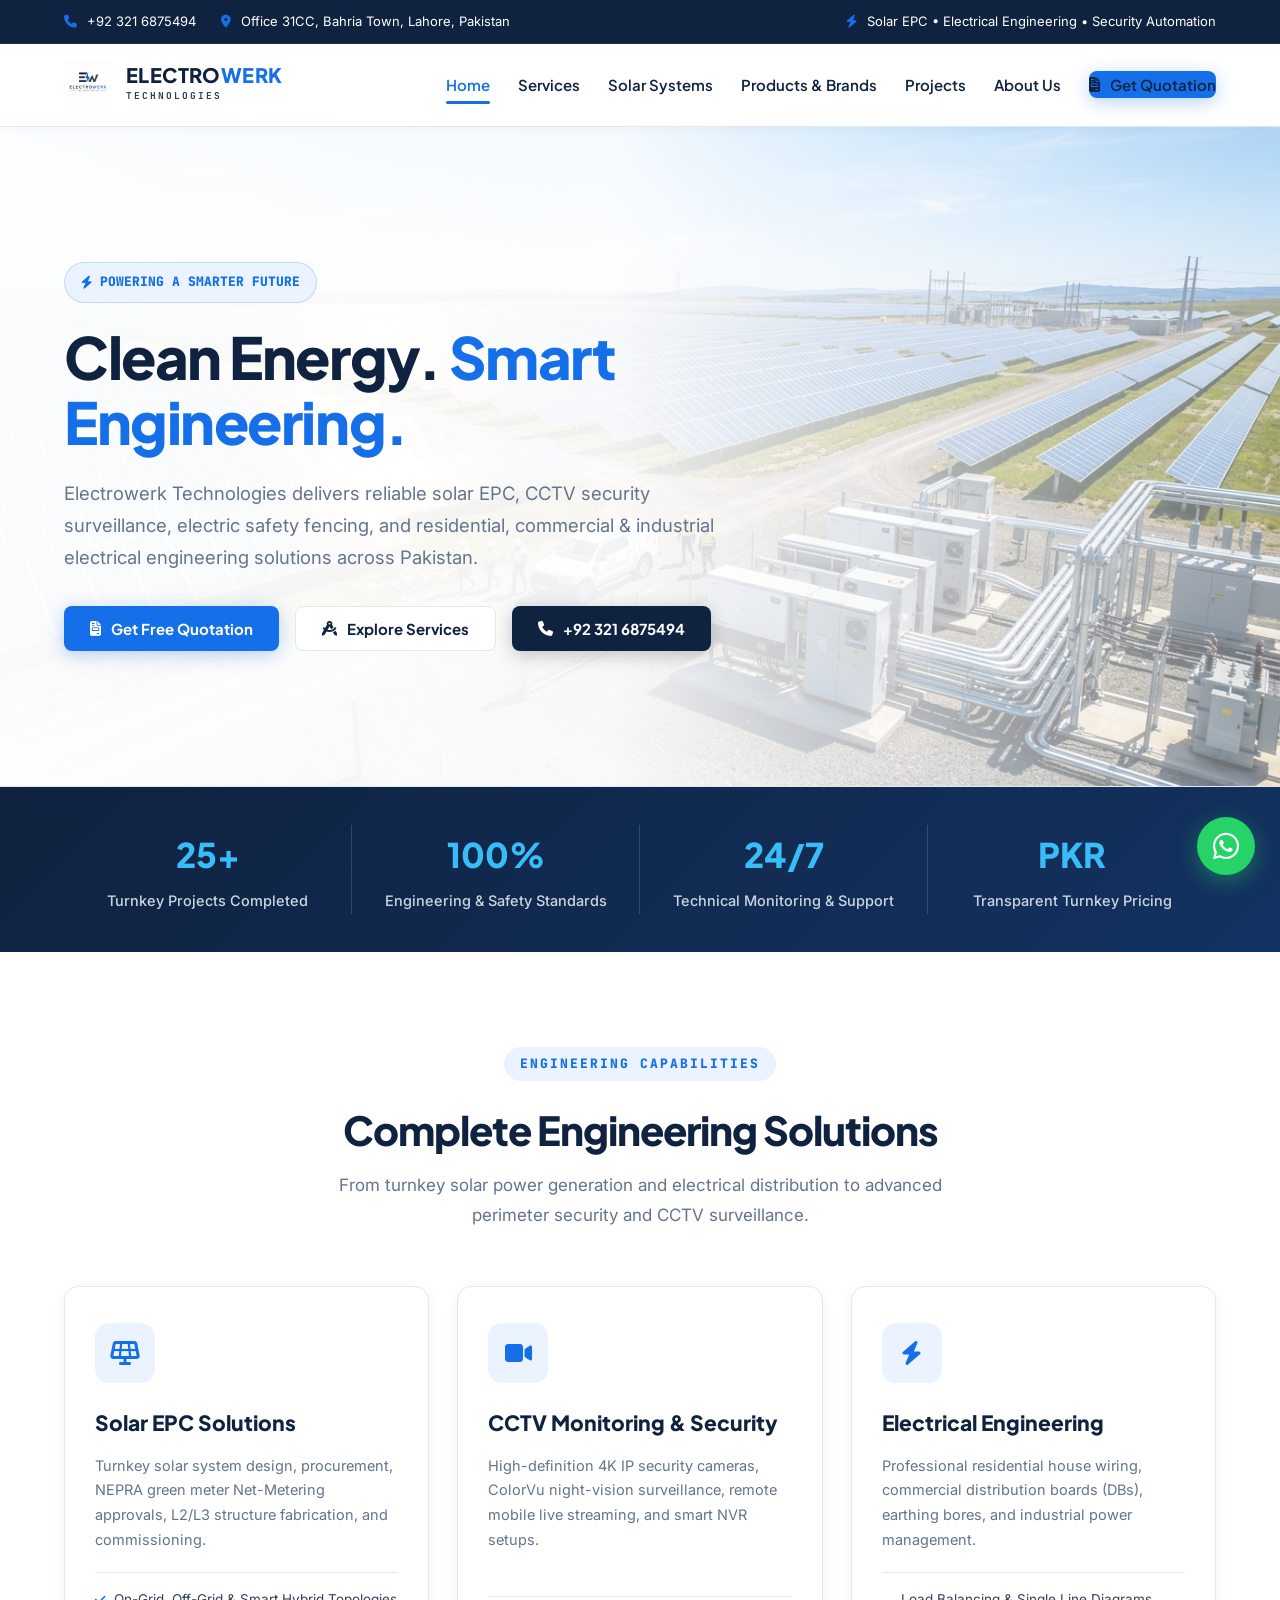
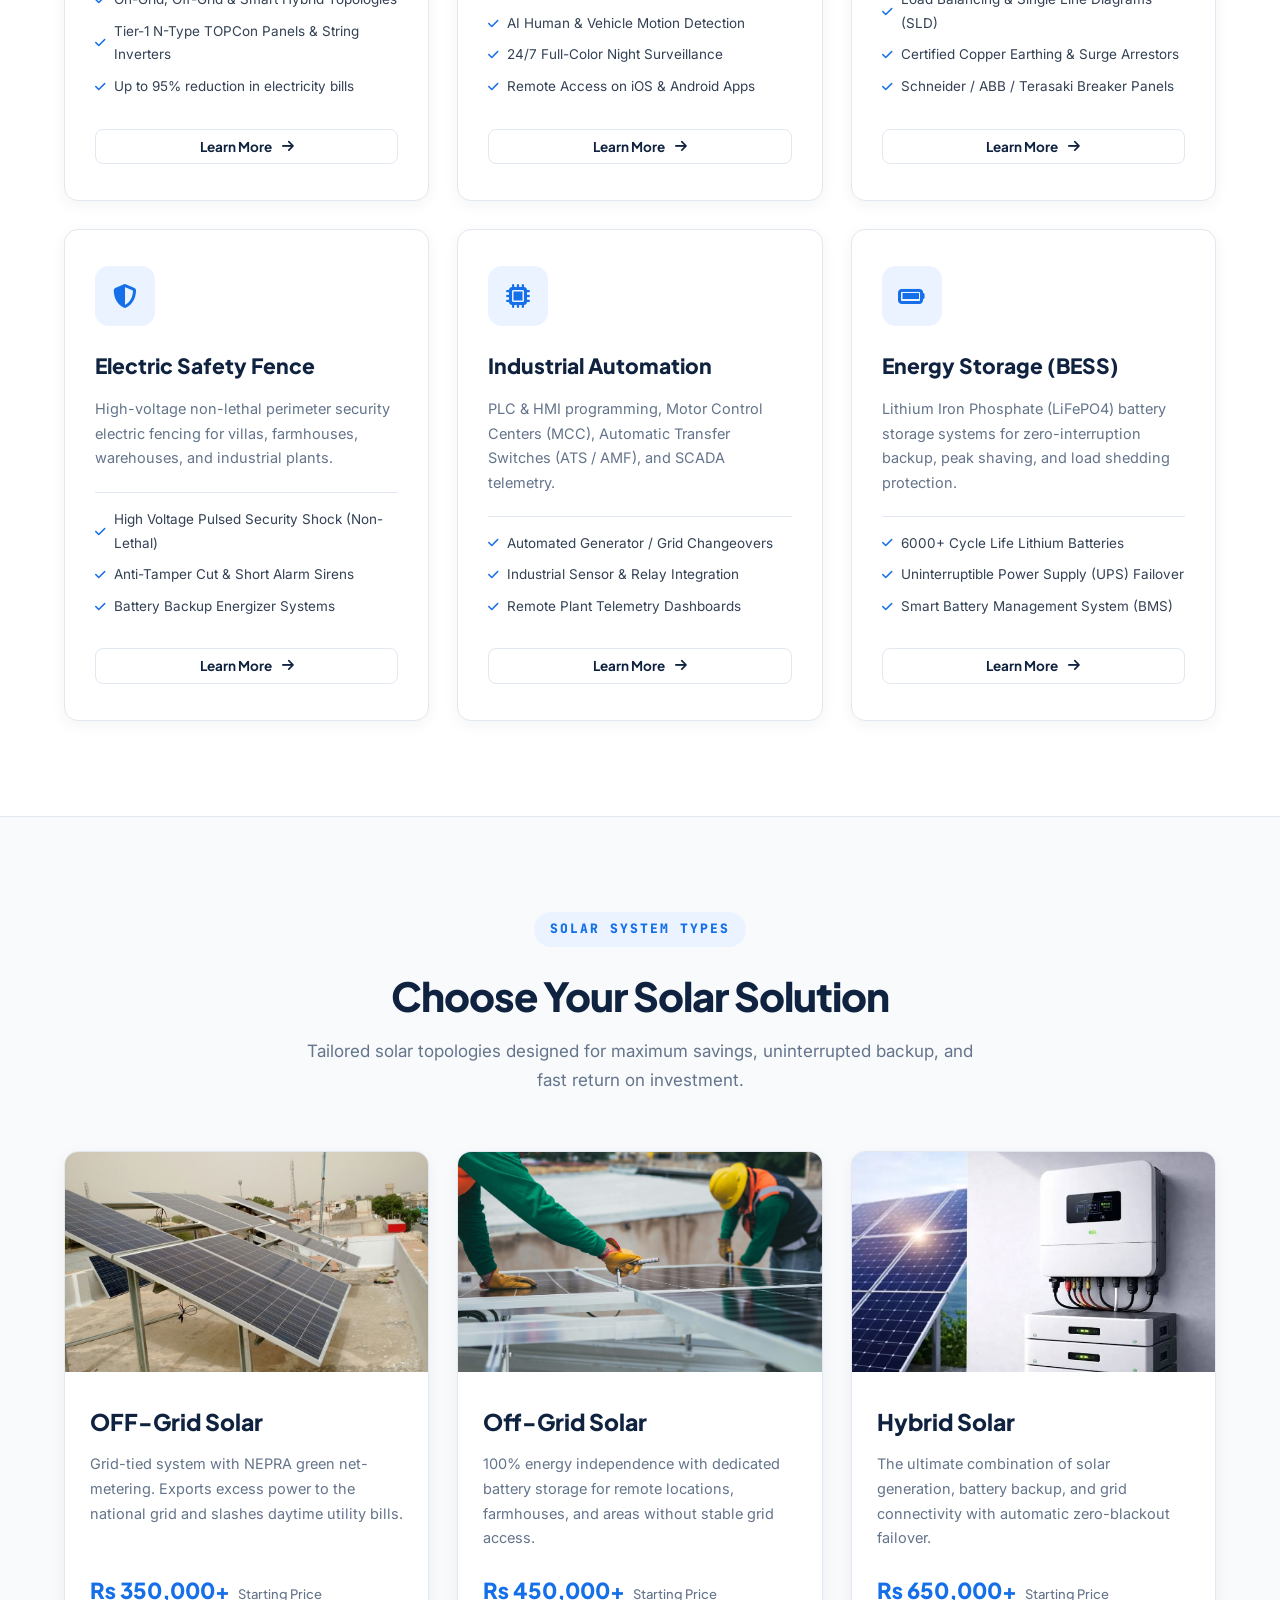
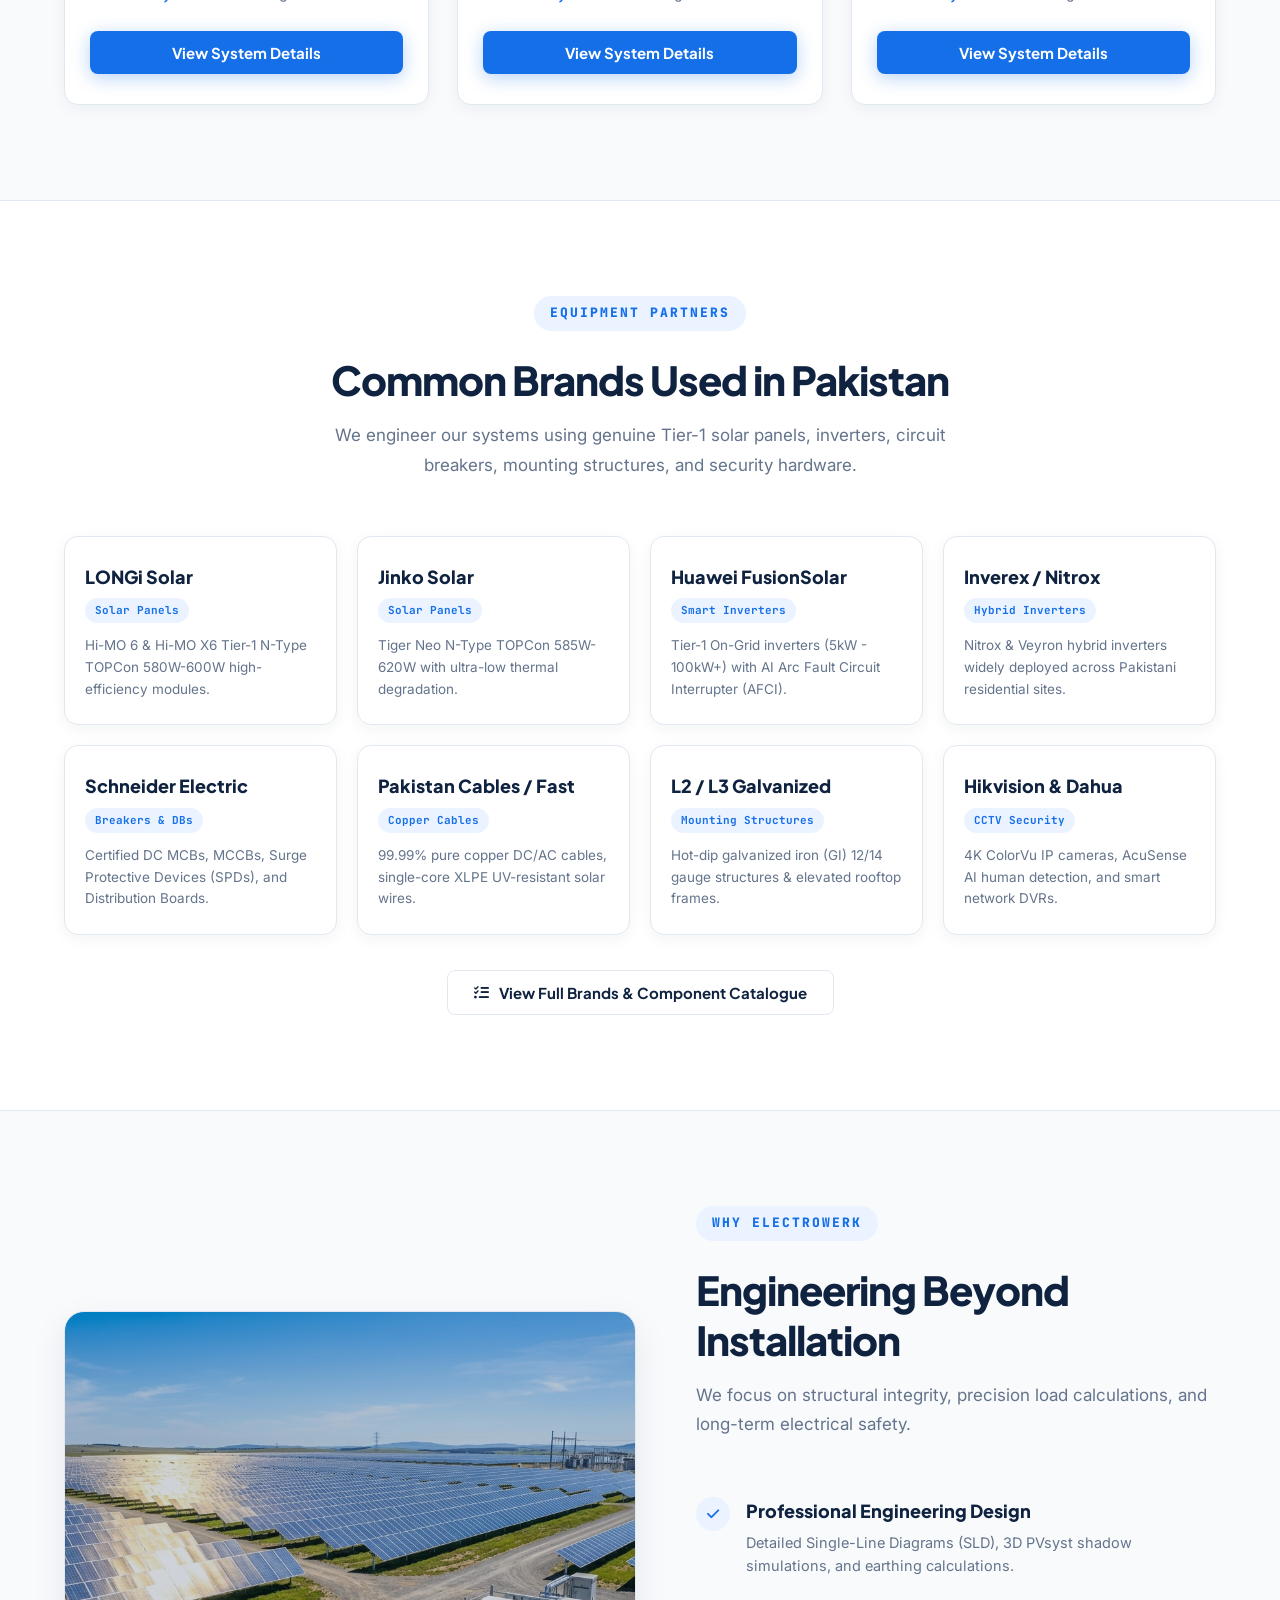
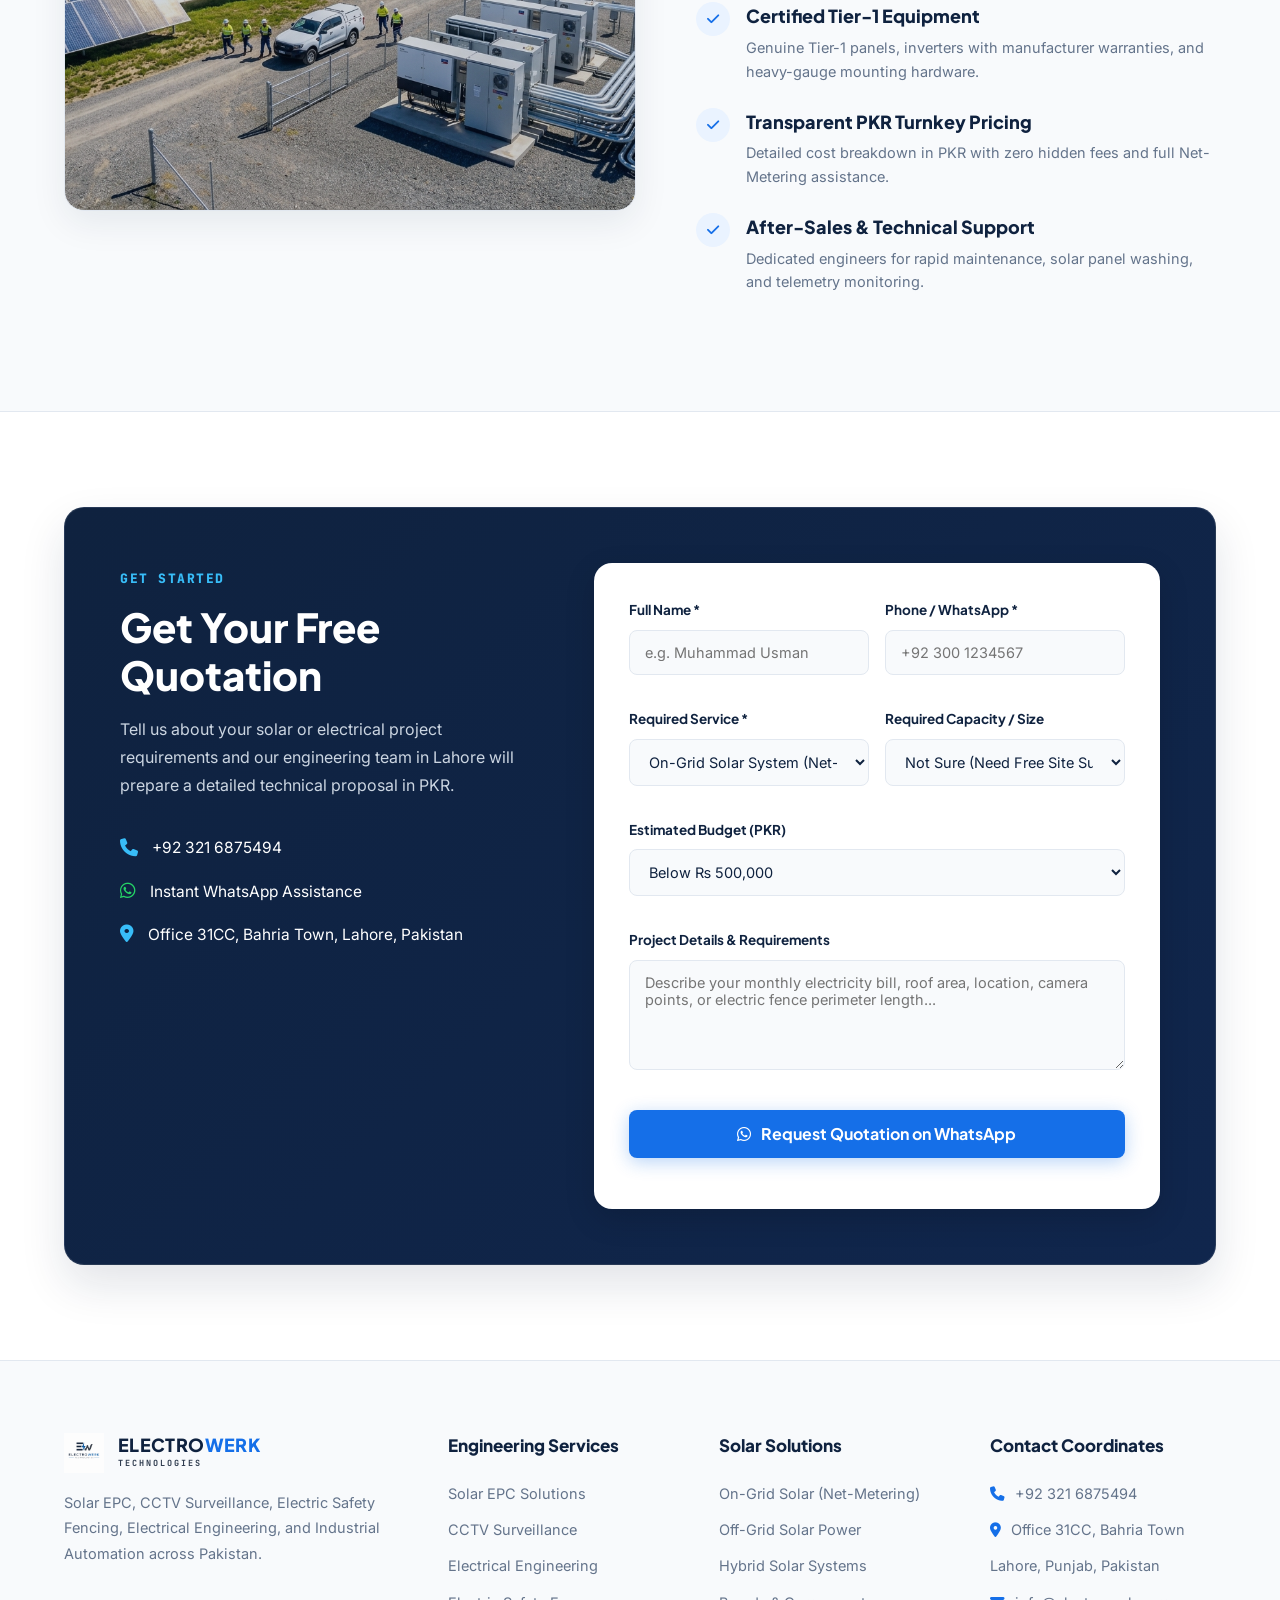
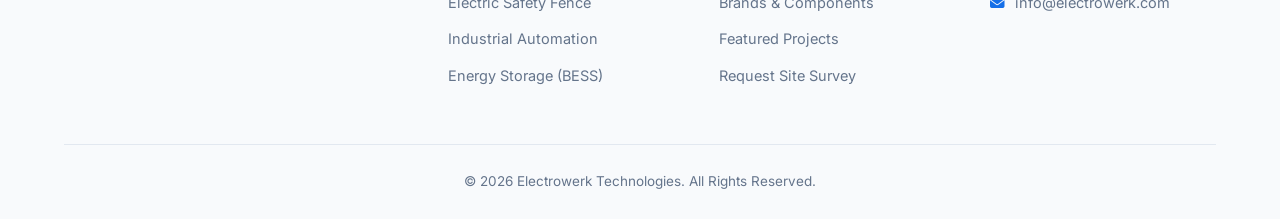
==== commit 2a5d01b3: "Update Electrowerk website" ====
--- a/index.html
+++ b/index.html
@@ -279,11 +279,11 @@
         </div>
 
         <div class="solar-grid">
-            <!-- ON GRID -->
+            <!-- OFF GRID -->
             <div class="solar-card">
                 <div class="solar-image on-grid"></div>
                 <div class="solar-content">
-                    <h3>On-Grid Solar</h3>
+                    <h3>OFF-Grid Solar</h3>
                     <p>
                         Grid-tied system with NEPRA green net-metering. Exports excess power to the national grid and slashes daytime utility bills.
                     </p>
@@ -294,7 +294,7 @@
                 </div>
             </div>
 
-            <!-- OFF GRID -->
+            <!-- ON GRID -->
             <div class="solar-card">
                 <div class="solar-image off-grid"></div>
                 <div class="solar-content">
@@ -303,7 +303,7 @@
                         100% energy independence with dedicated battery storage for remote locations, farmhouses, and areas without stable grid access.
                     </p>
                     <div class="price">
-                        ₨ 650,000+ <small>Starting Price</small>
+                        ₨ 450,000+ <small>Starting Price</small>
                     </div>
                     <a href="solar-systems.html#off-grid" class="btn btn-primary btn-block">View System Details</a>
                 </div>
@@ -318,7 +318,7 @@
                         The ultimate combination of solar generation, battery backup, and grid connectivity with automatic zero-blackout failover.
                     </p>
                     <div class="price">
-                        ₨ 750,000+ <small>Starting Price</small>
+                        ₨ 650,000+ <small>Starting Price</small>
                     </div>
                     <a href="solar-systems.html#hybrid" class="btn btn-primary btn-block">View System Details</a>
                 </div>
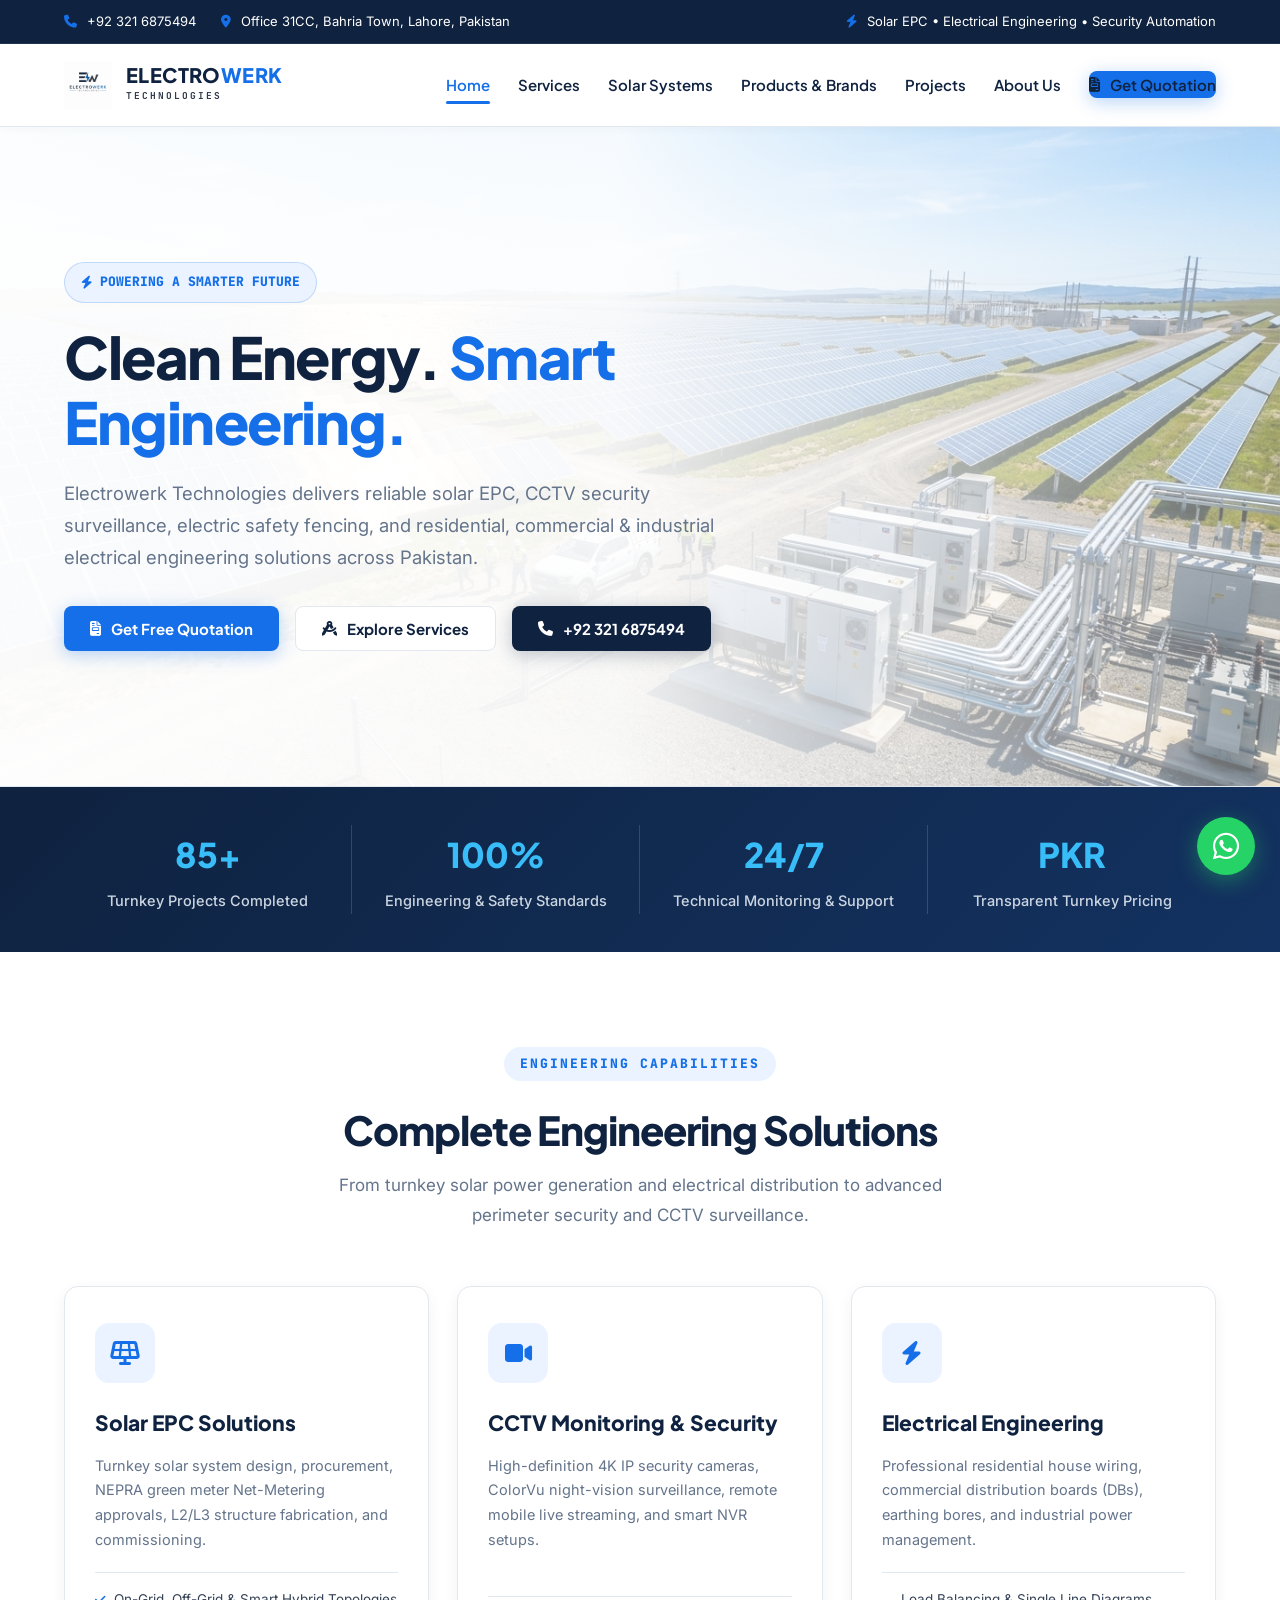
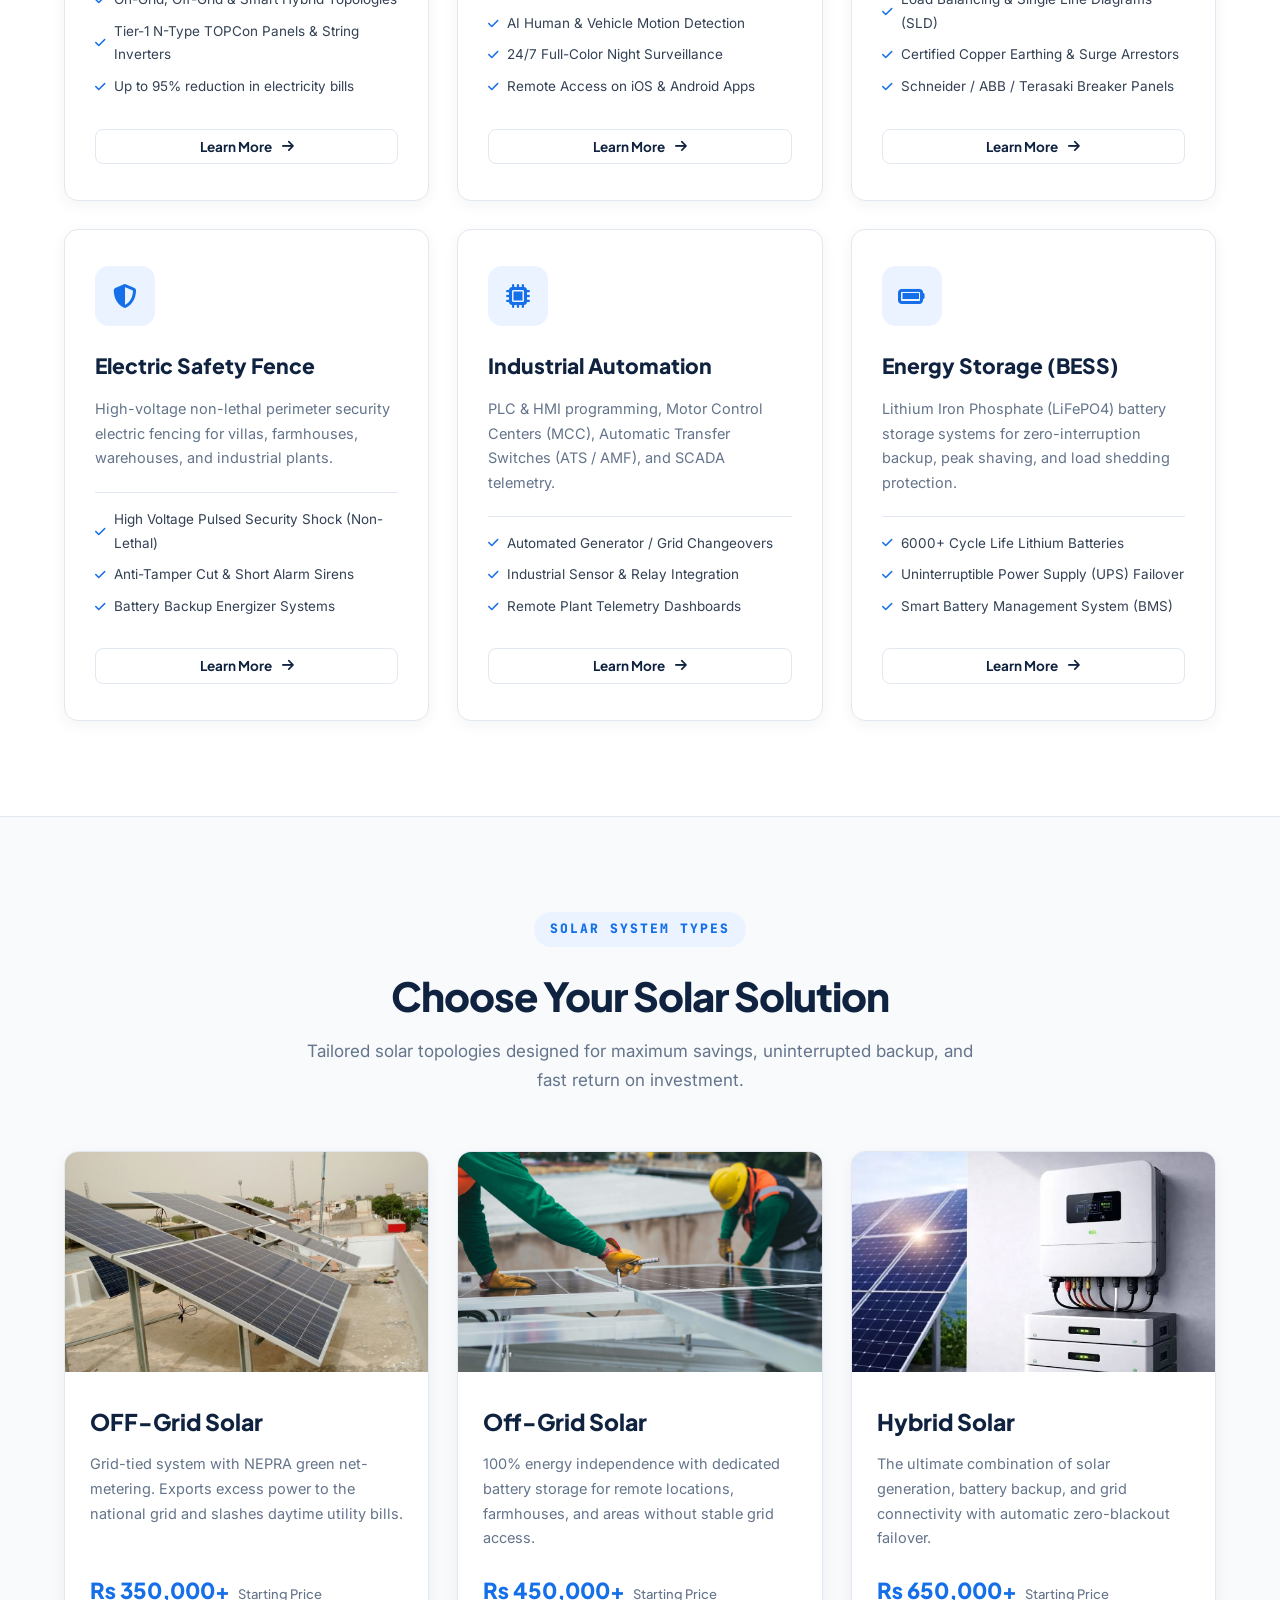
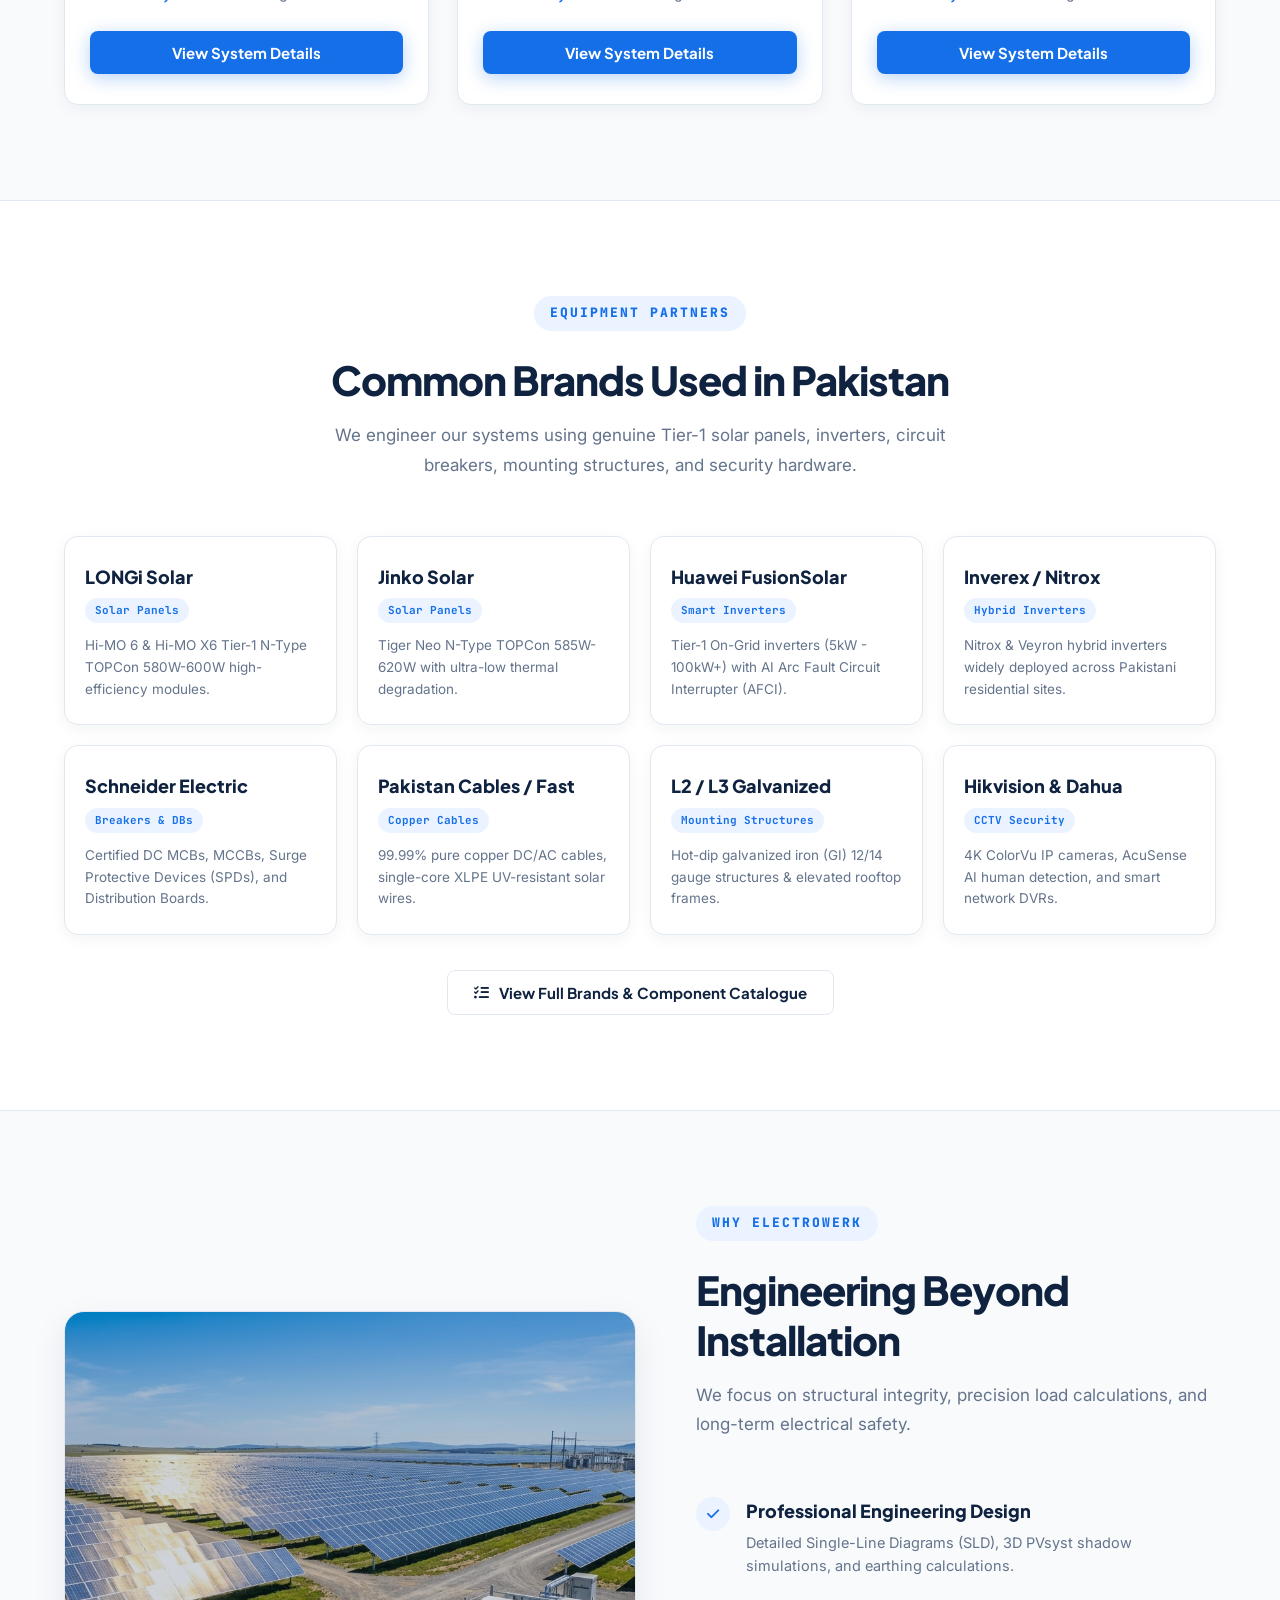
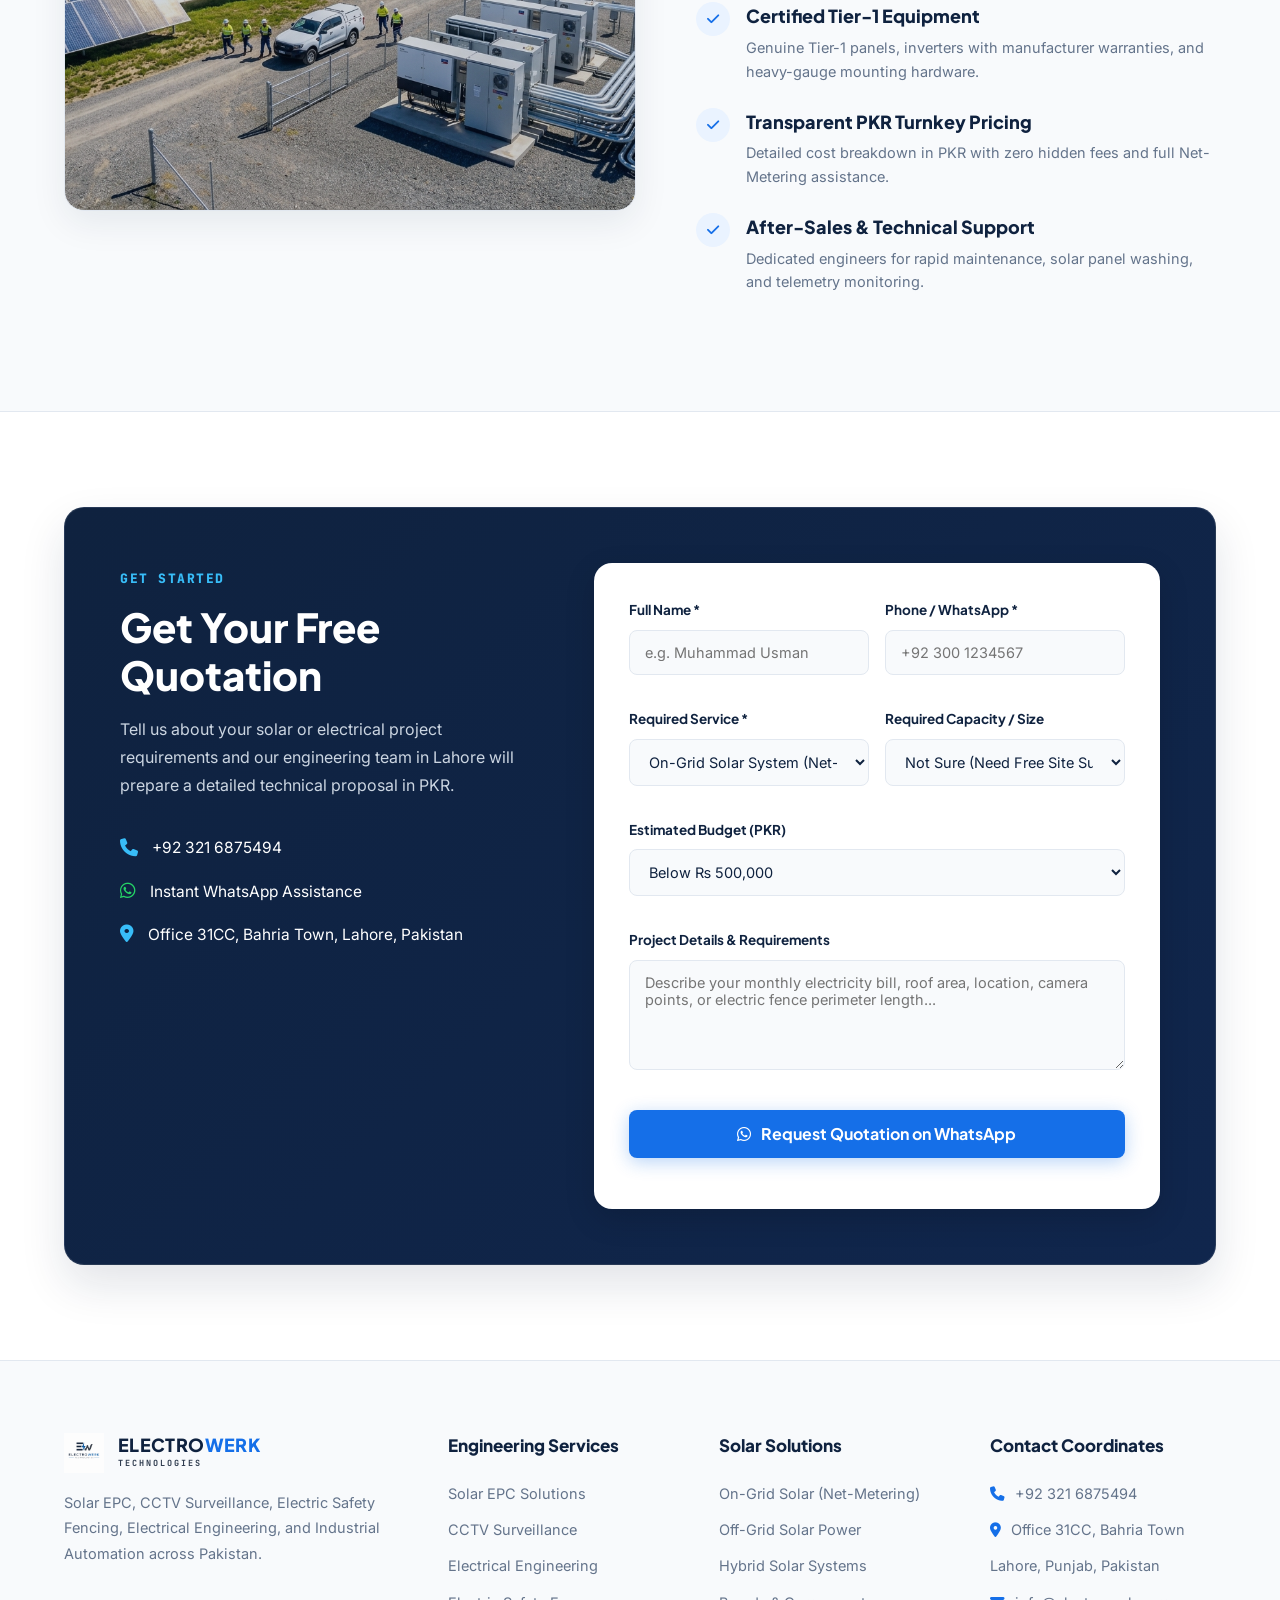
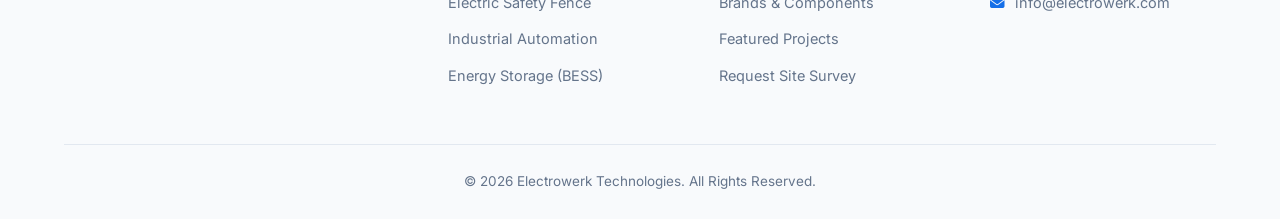
==== commit c591887a: "Update Electrowerk website" ====
--- a/index.html
+++ b/index.html
@@ -128,7 +128,7 @@
 <section class="stats">
     <div class="container stats-grid">
         <div class="stat">
-            <h3>25+</h3>
+            <h3>85+</h3>
             <p>Turnkey Projects Completed</p>
         </div>
         <div class="stat">
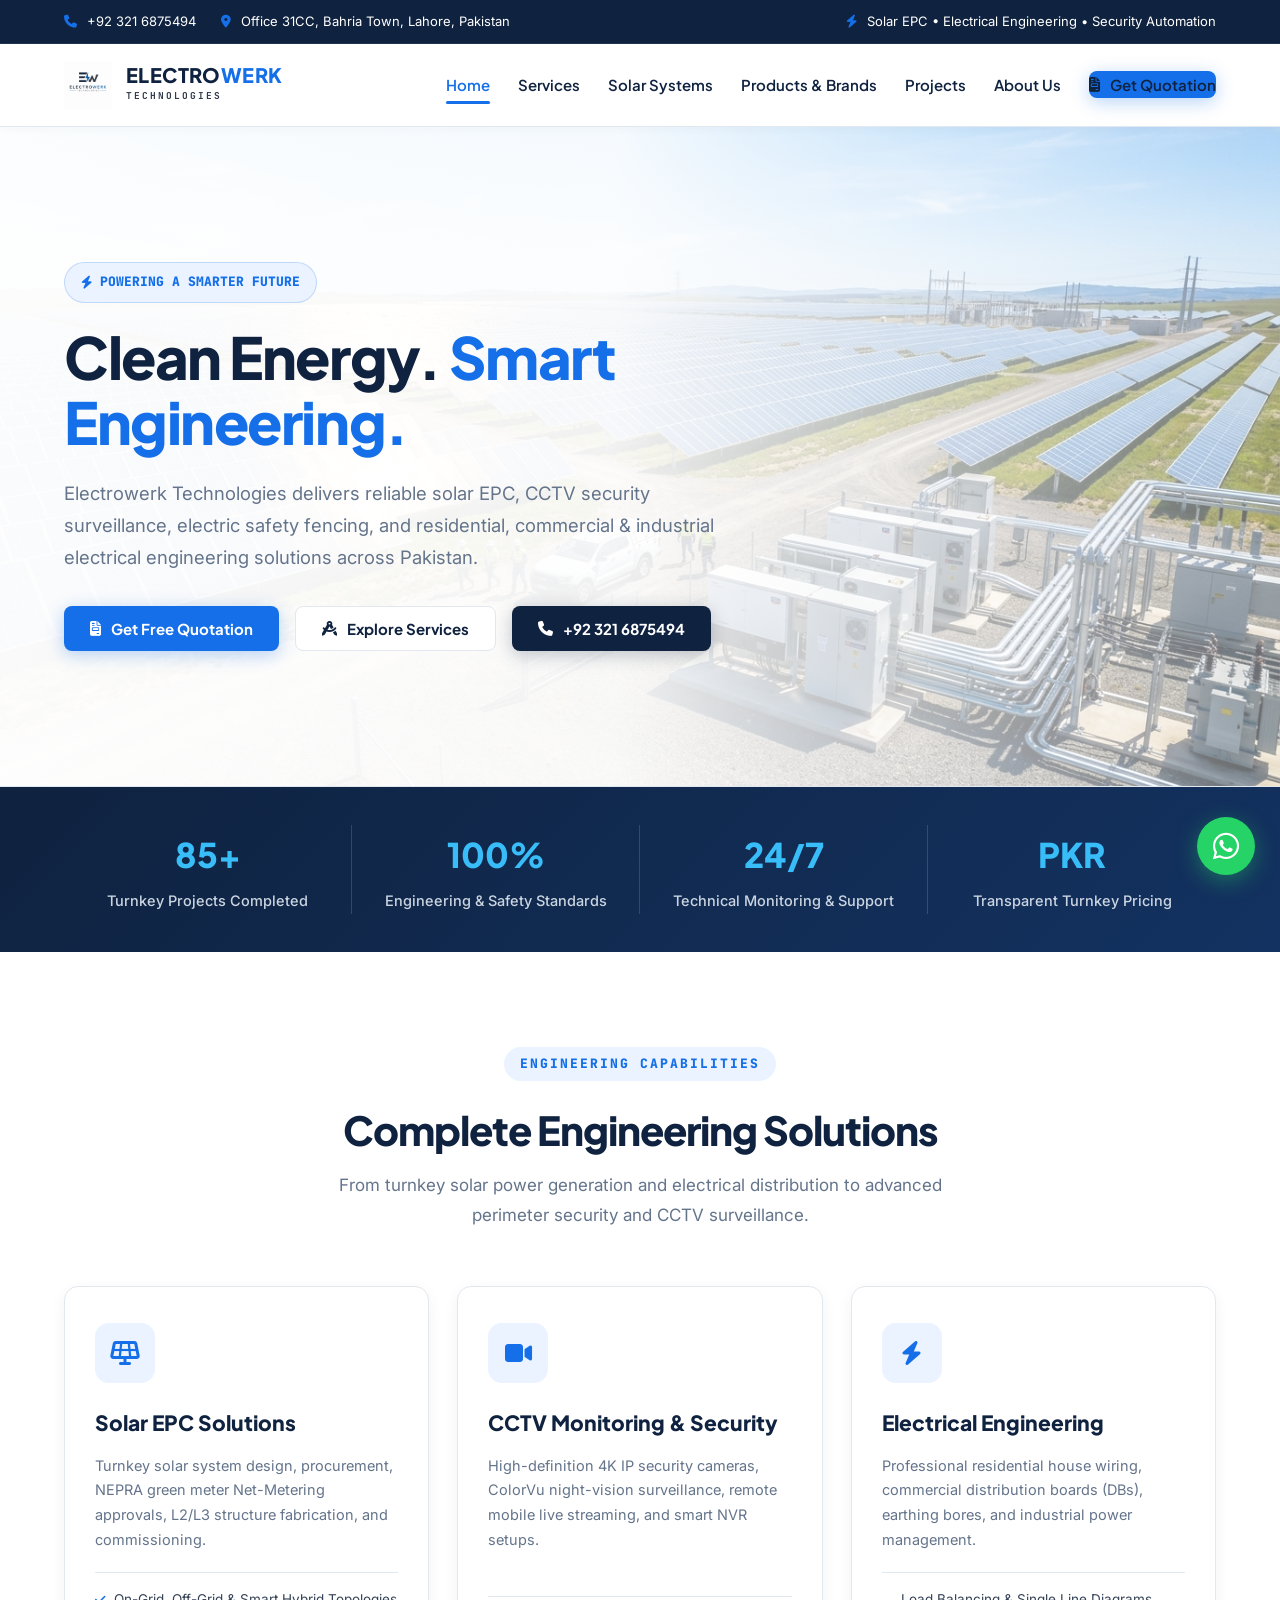
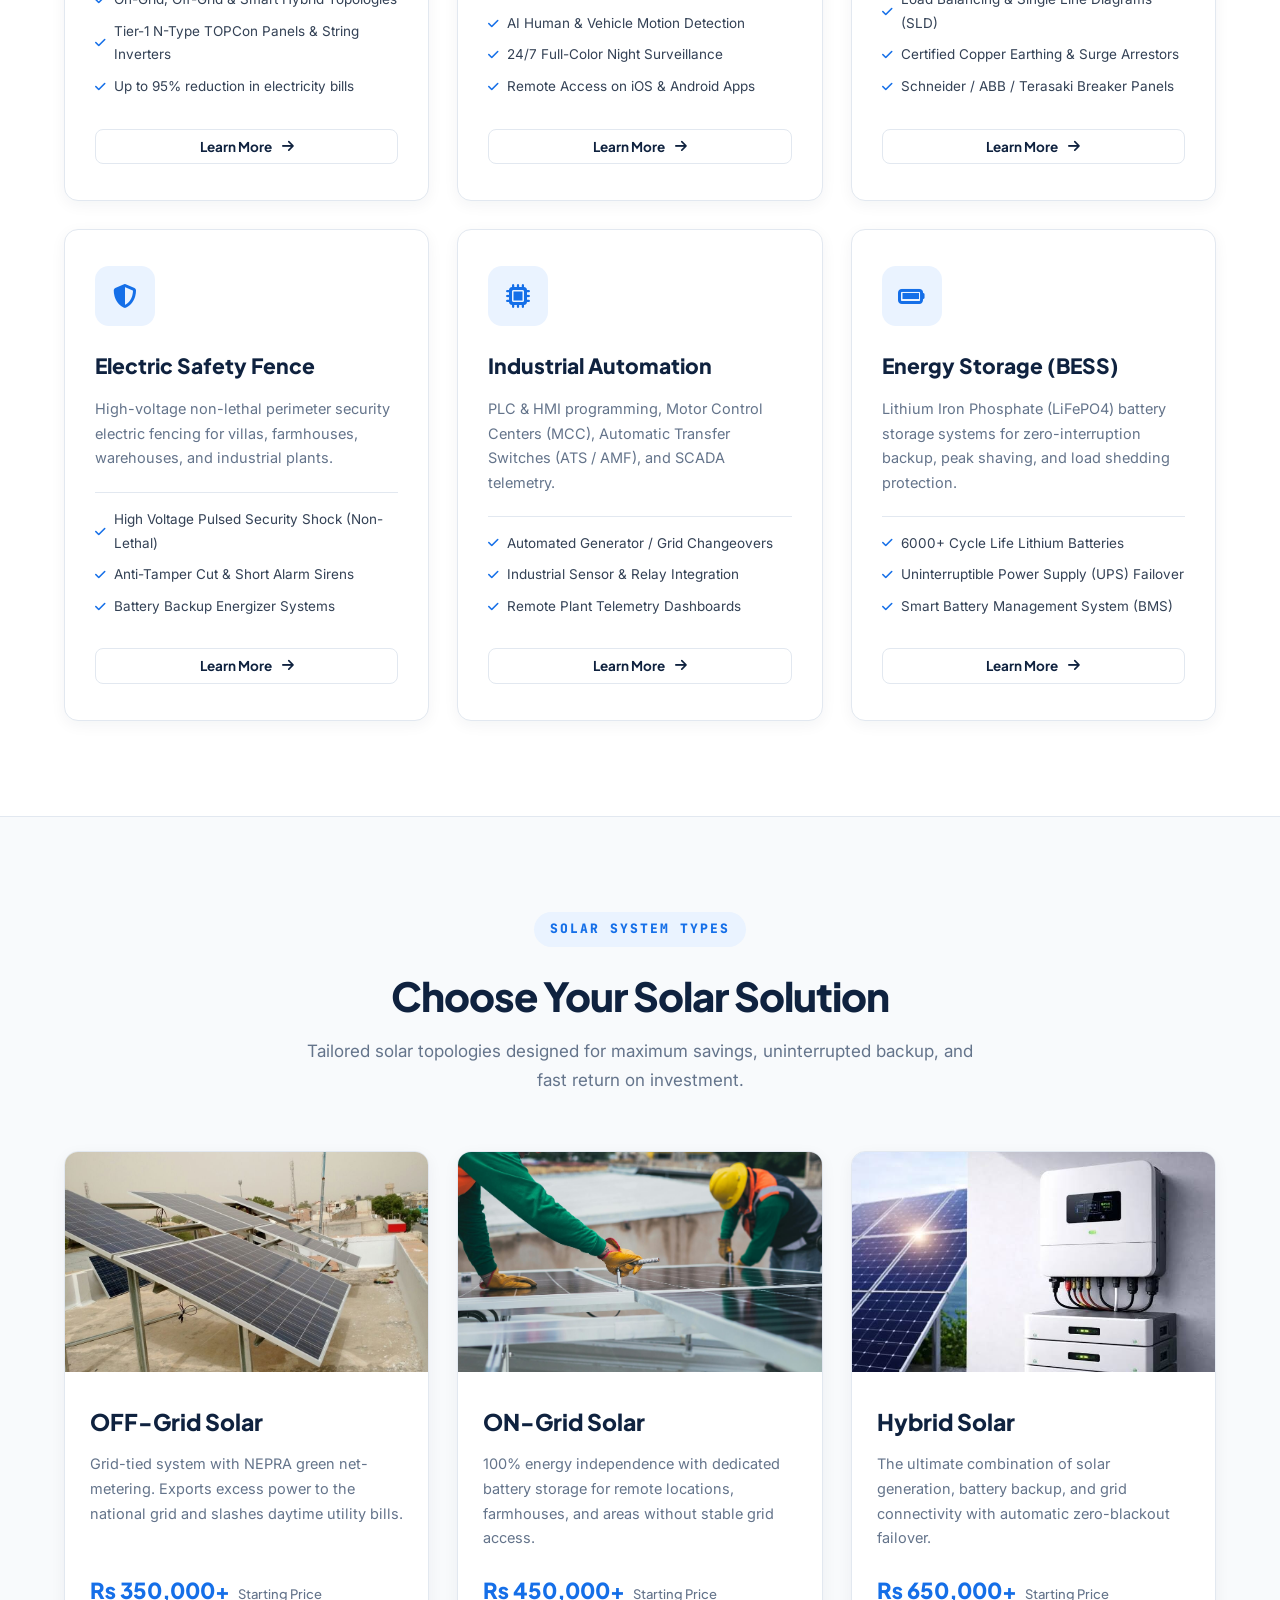
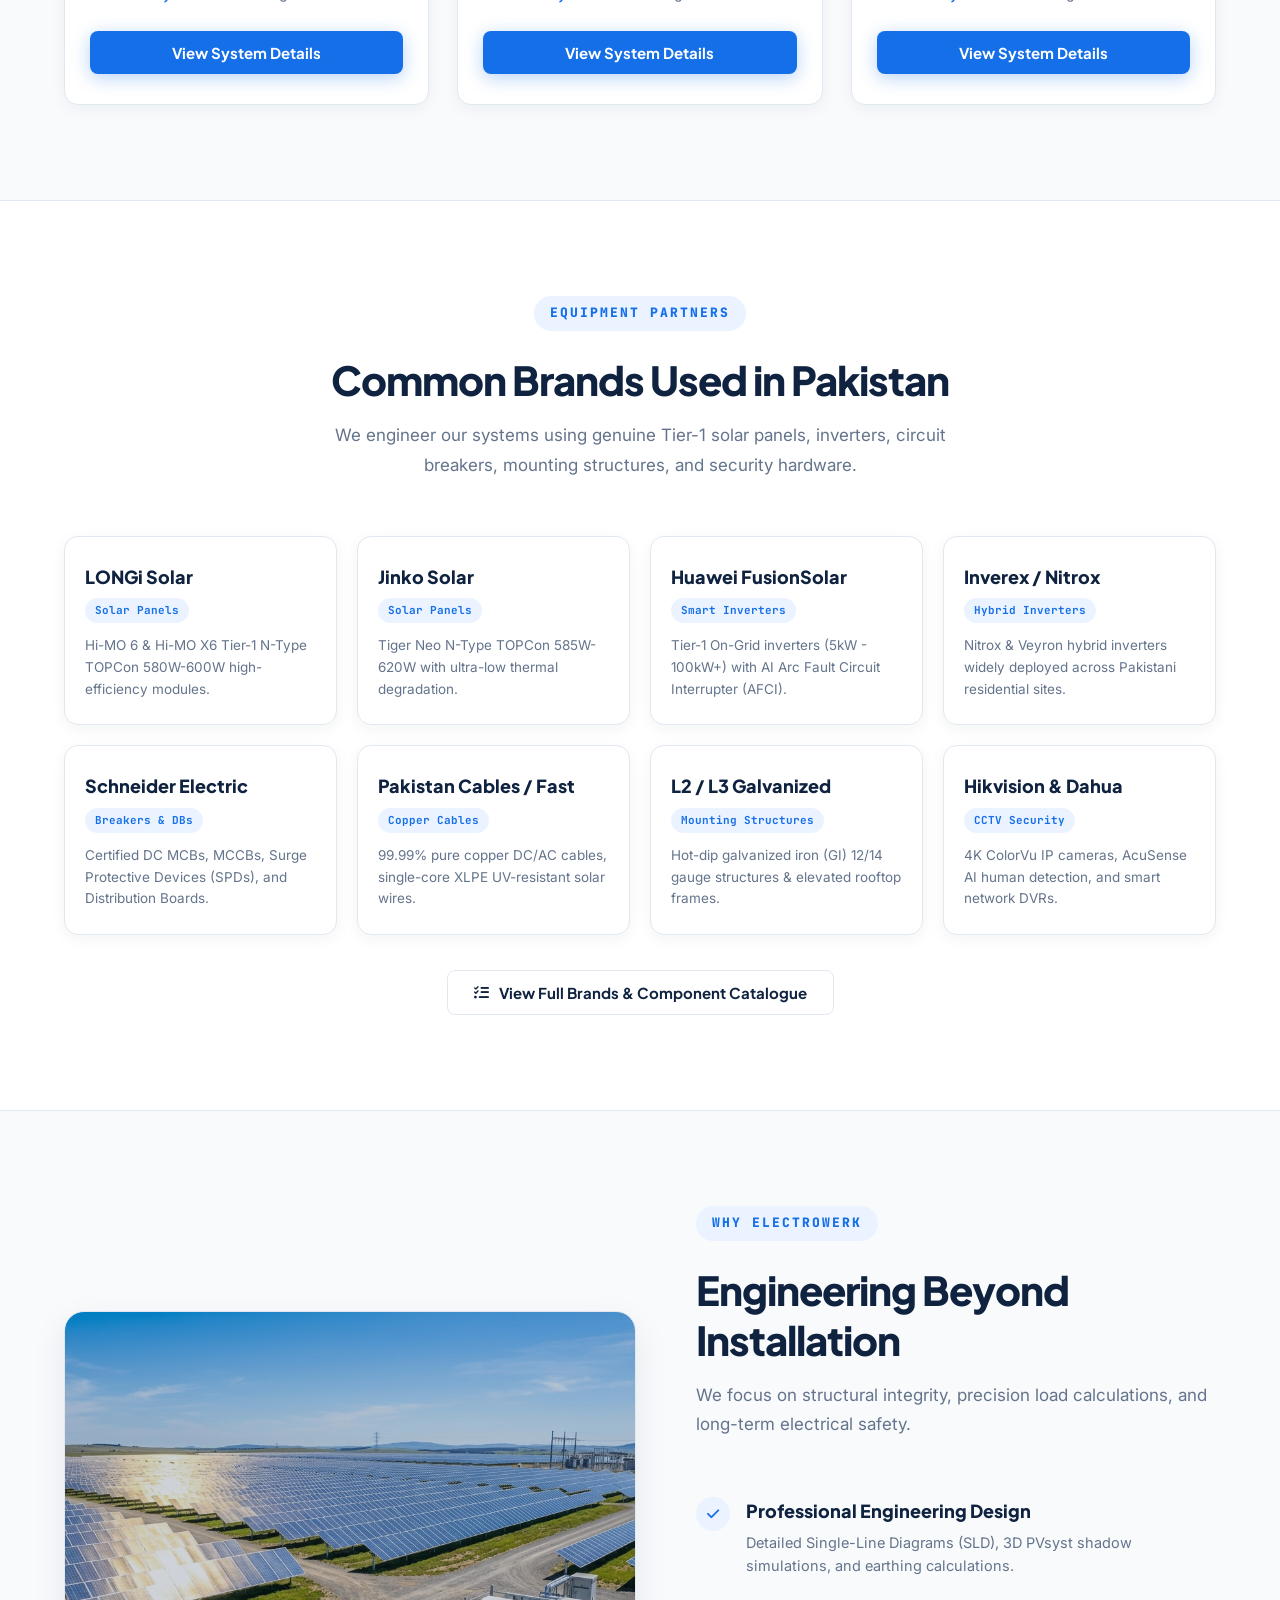
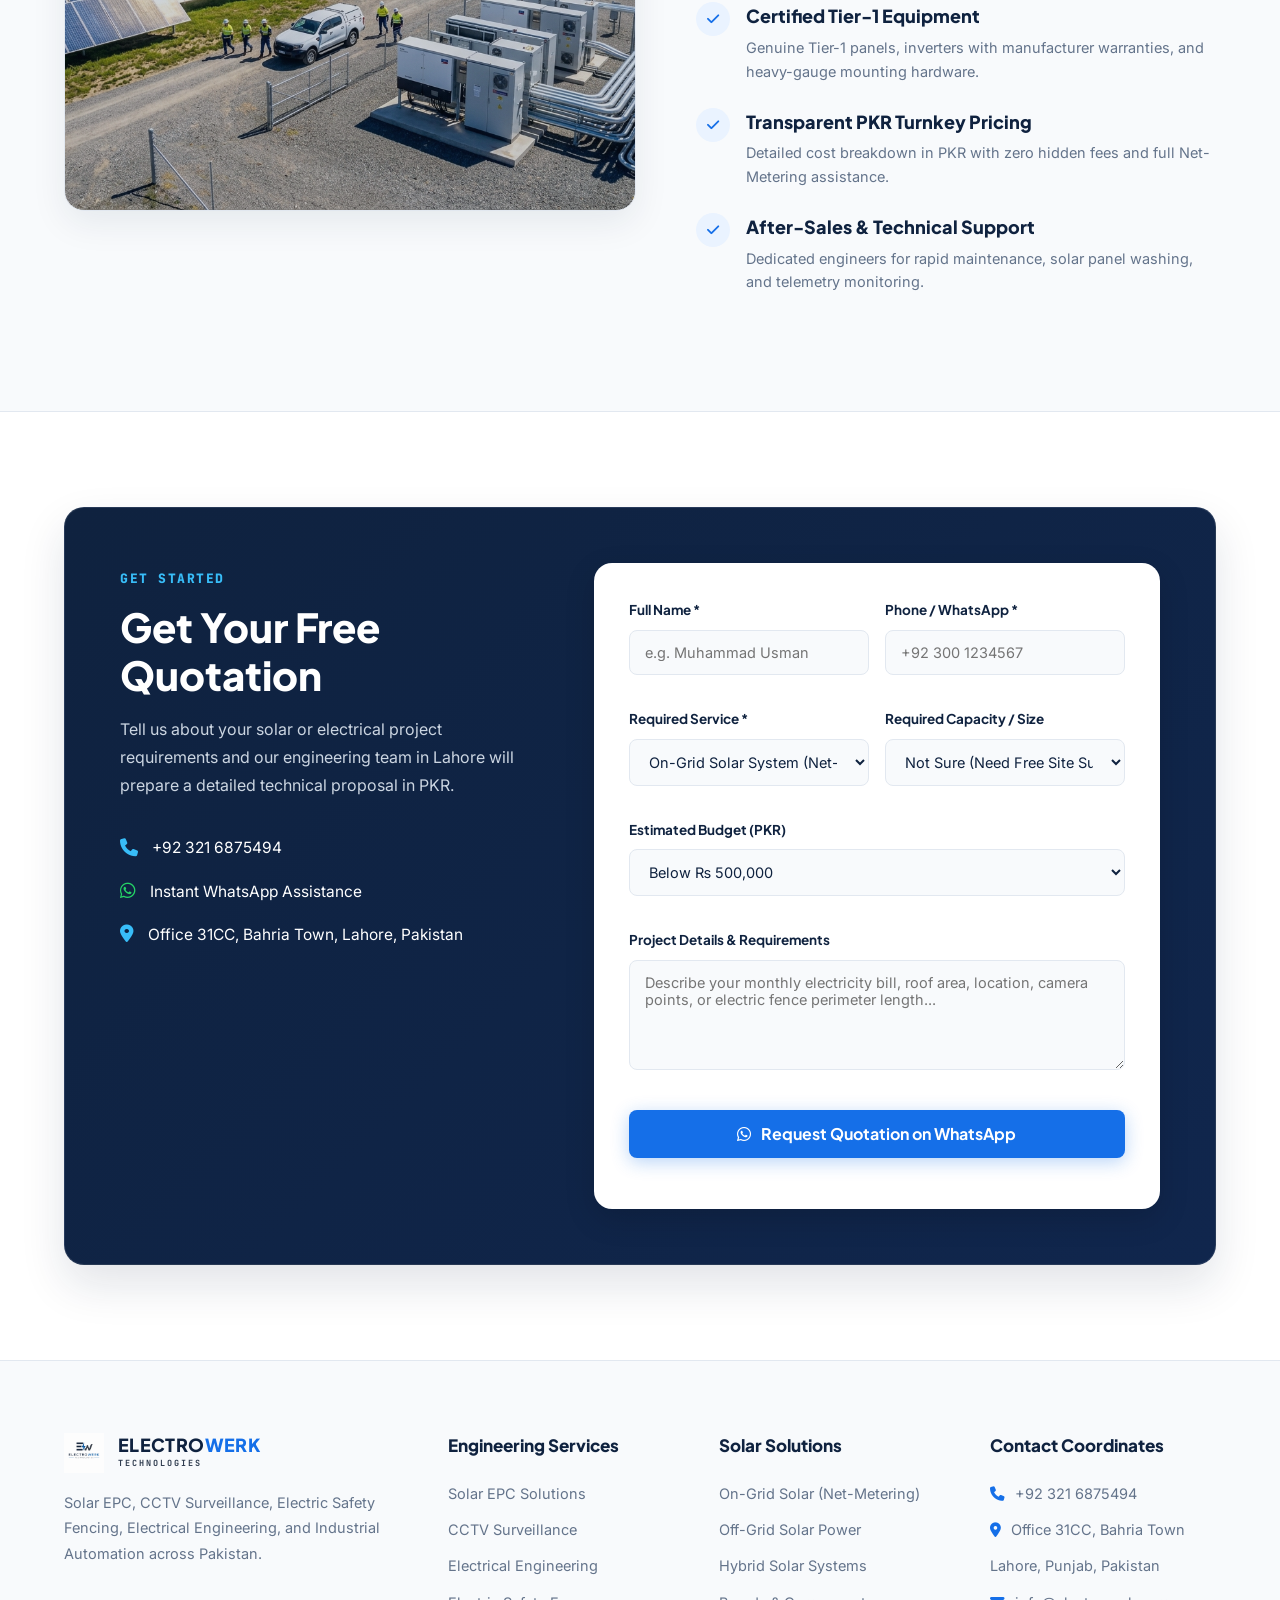
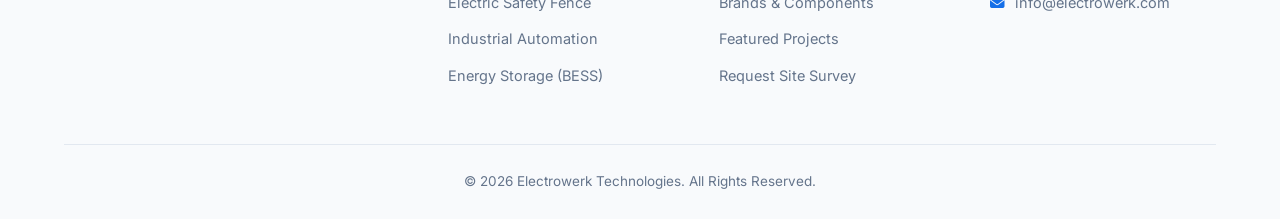
==== commit 80ac7738: "update Electrowerk website" ====
--- a/index.html
+++ b/index.html
@@ -298,7 +298,7 @@
             <div class="solar-card">
                 <div class="solar-image off-grid"></div>
                 <div class="solar-content">
-                    <h3>Off-Grid Solar</h3>
+                    <h3>ON-Grid Solar</h3>
                     <p>
                         100% energy independence with dedicated battery storage for remote locations, farmhouses, and areas without stable grid access.
                     </p>
